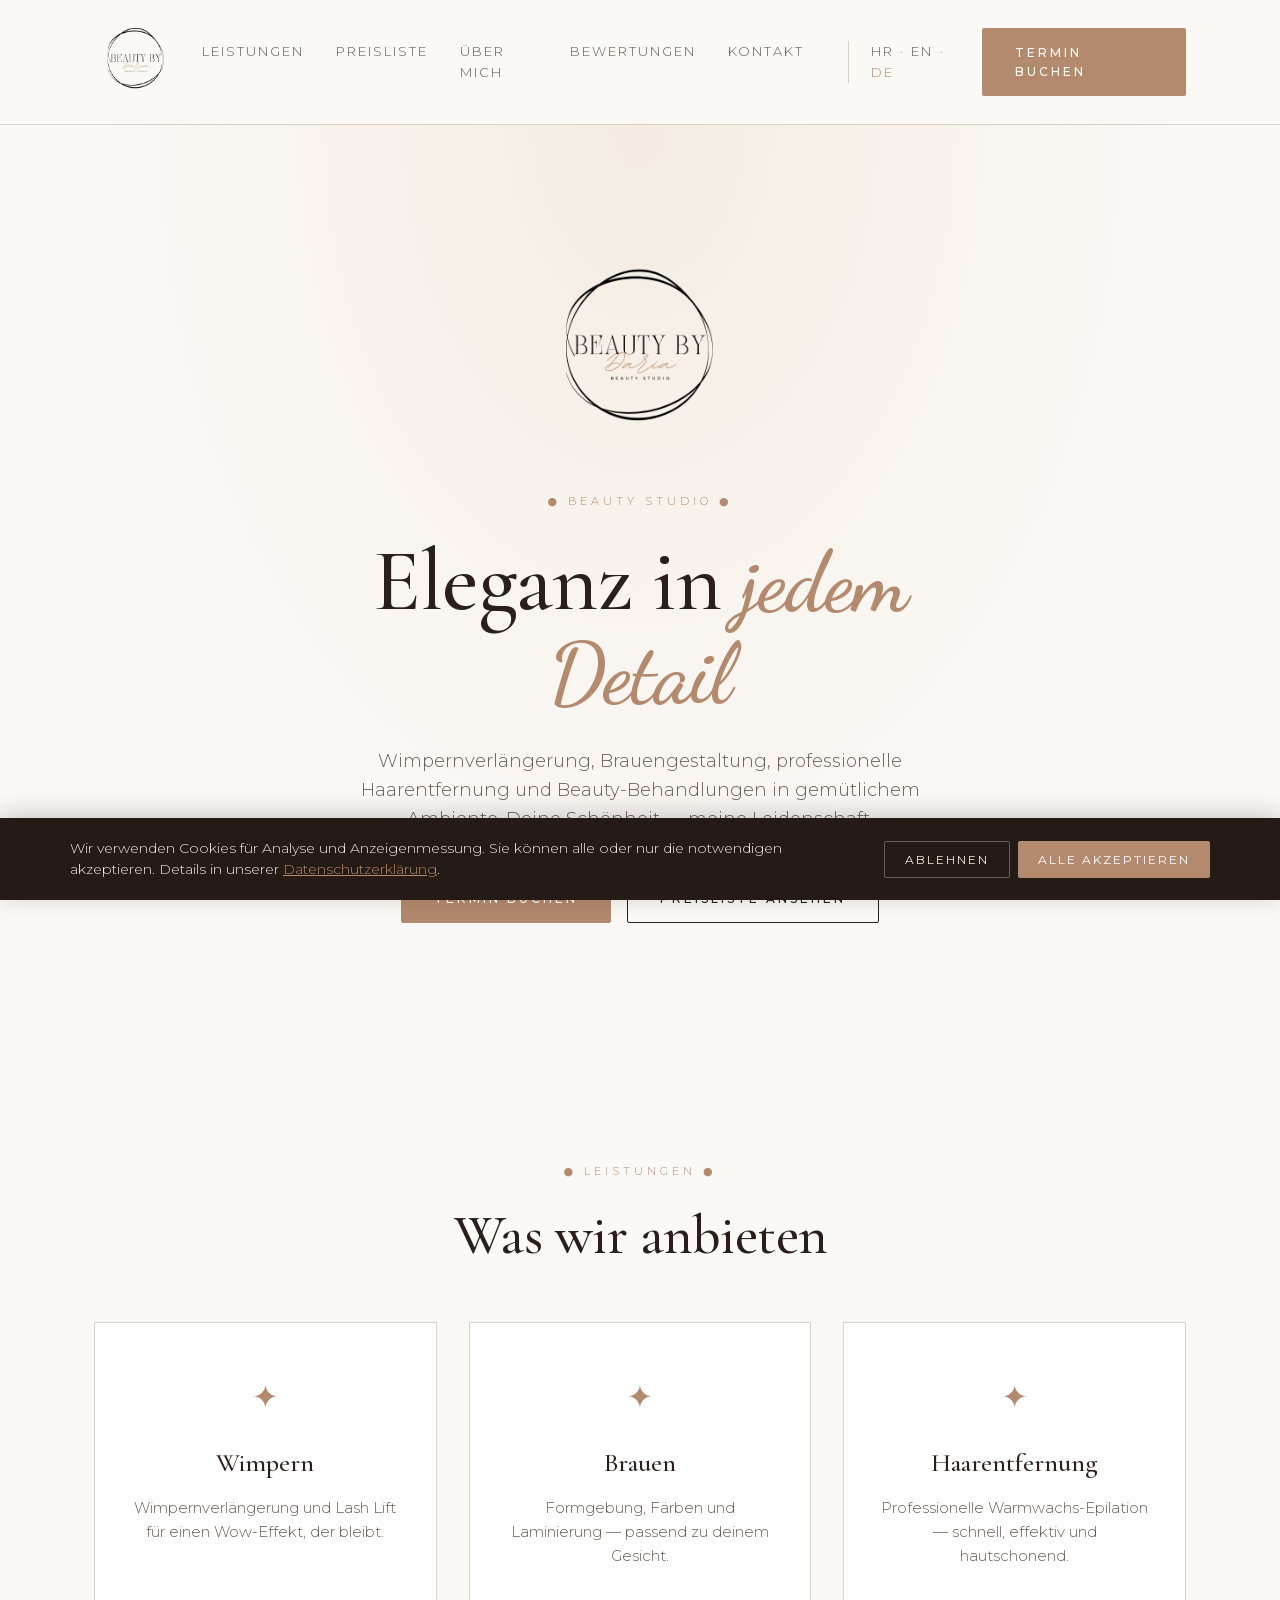
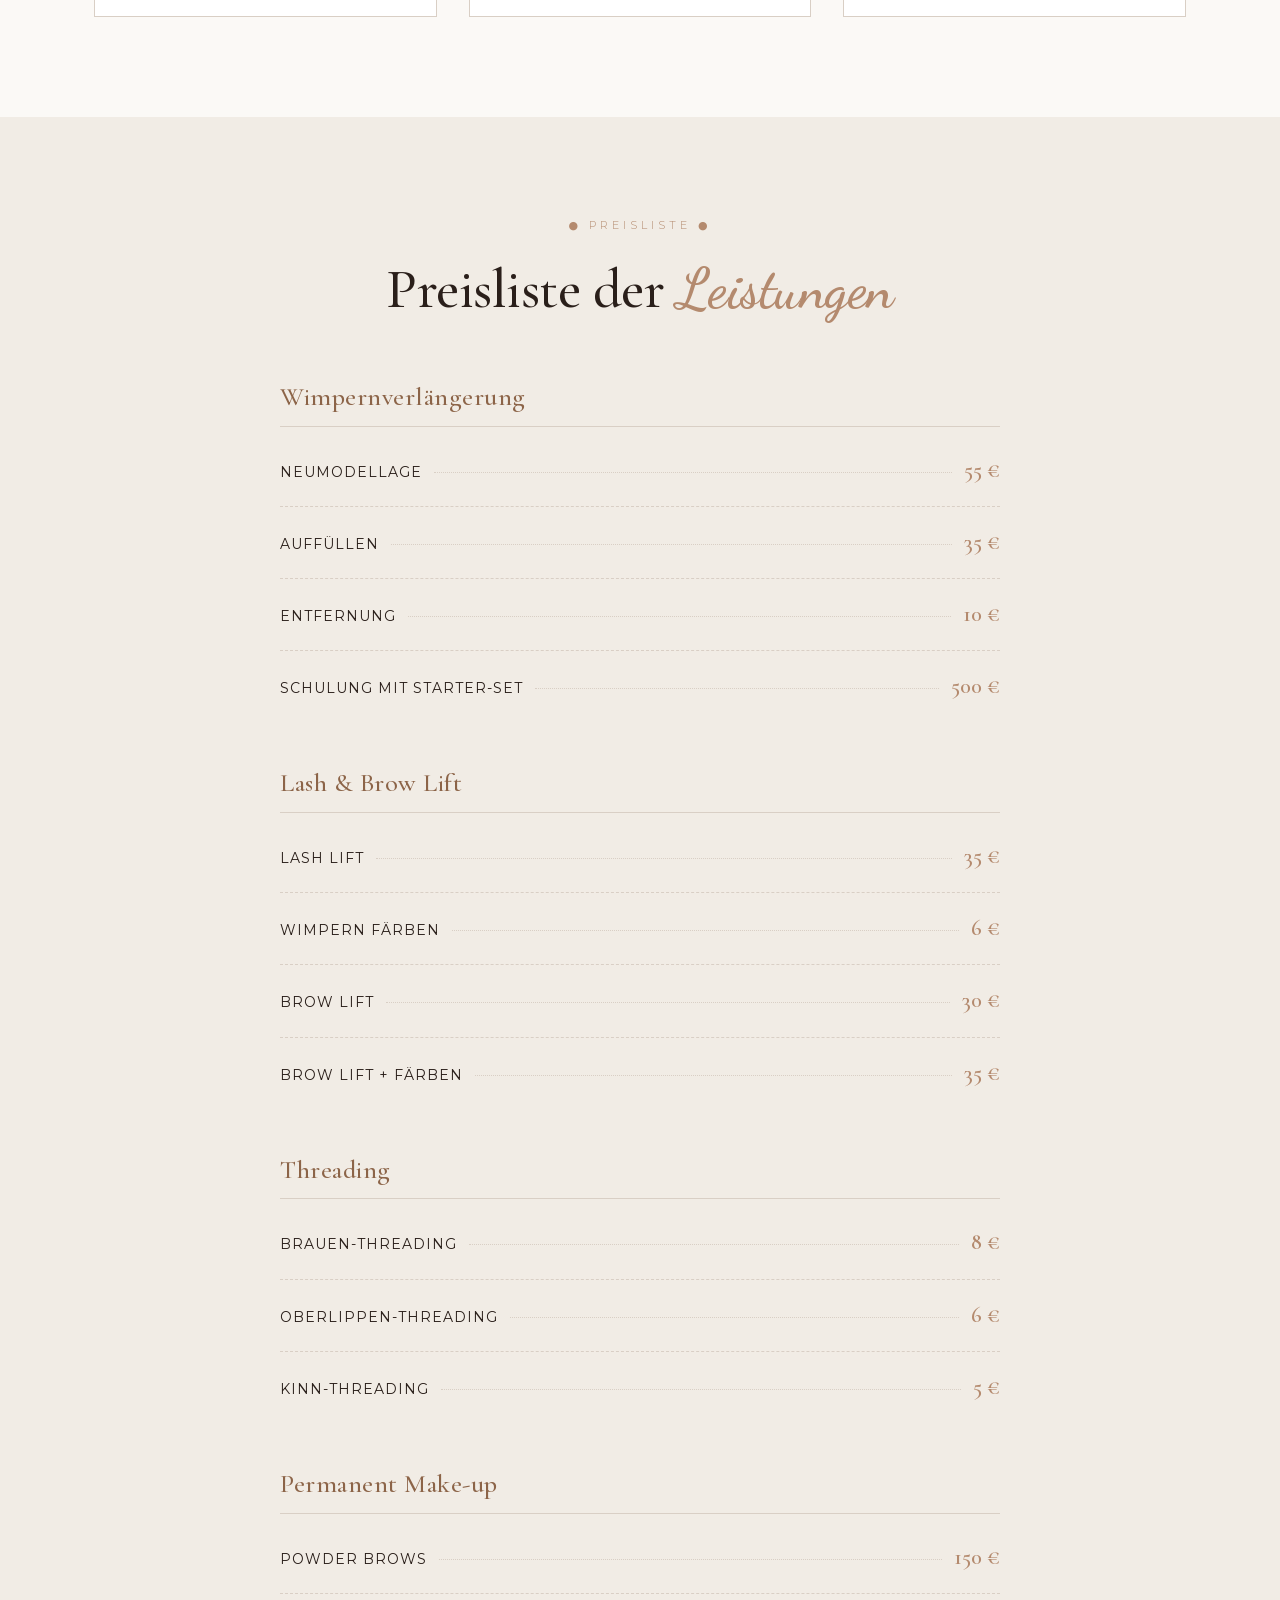
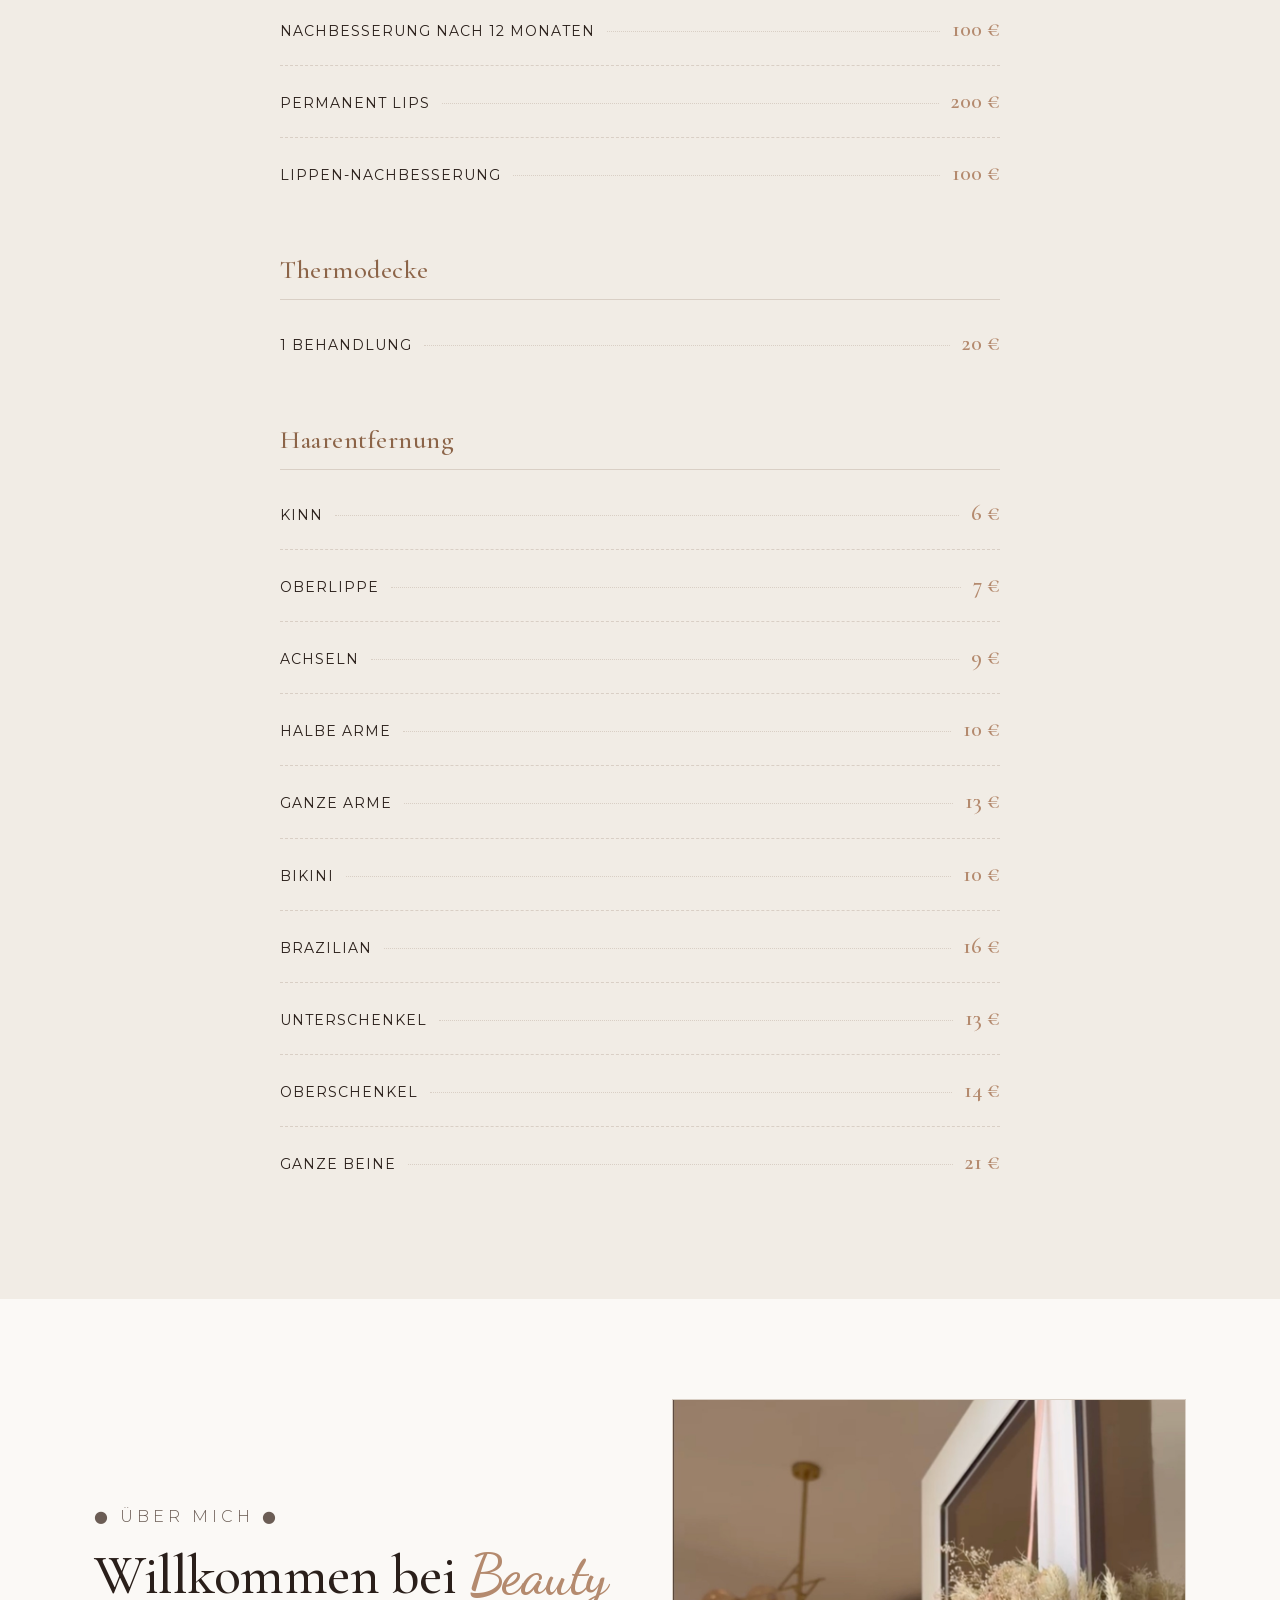
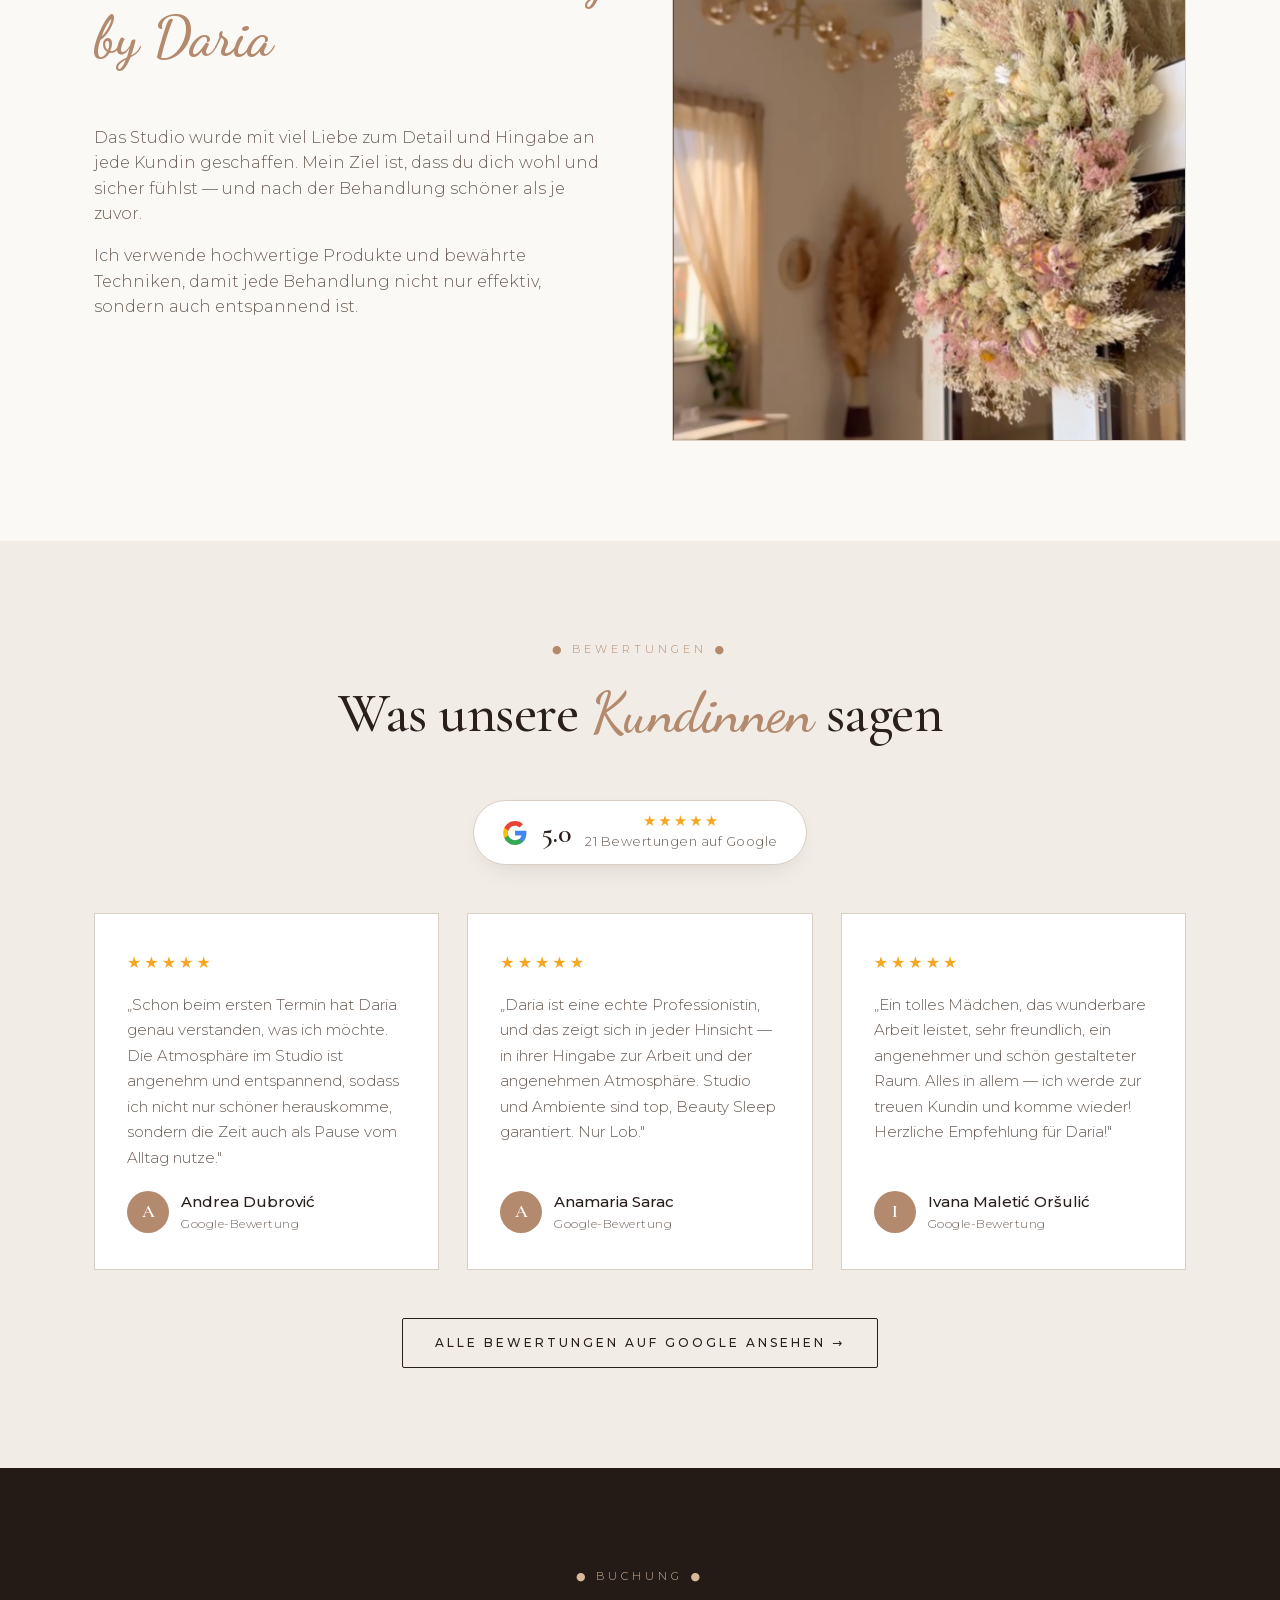
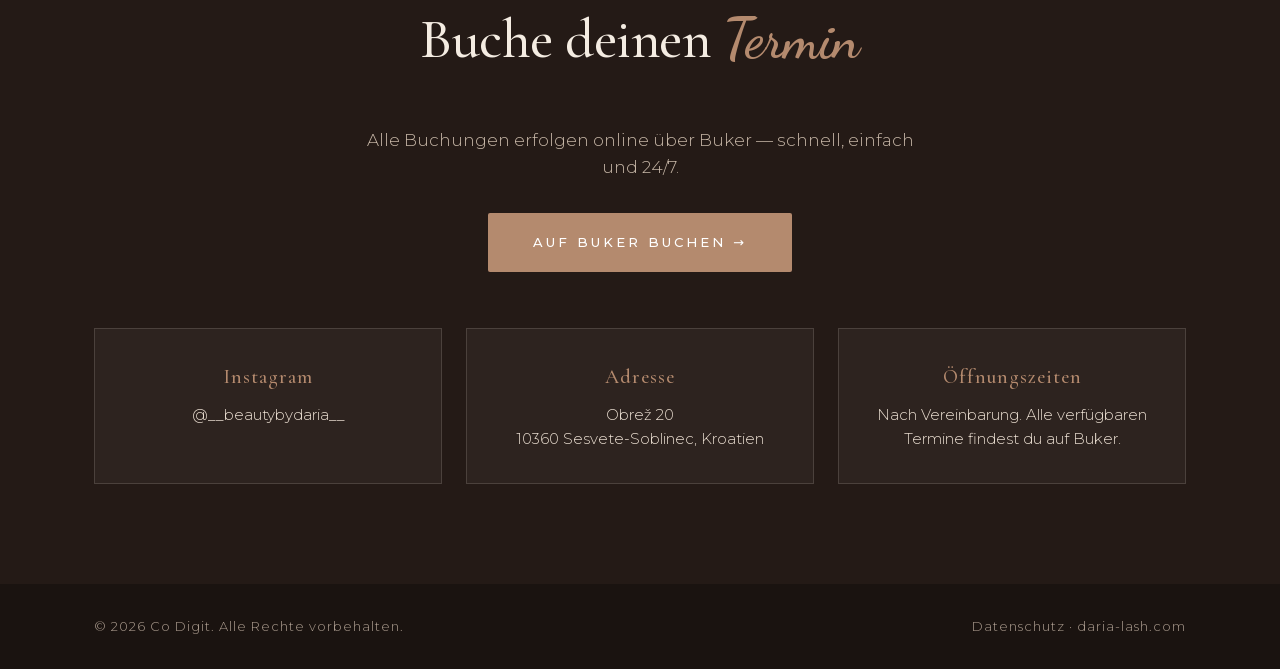
==== de/index.html @ 4e411e58 "Self-host fonts (remove Google Fonts CDN) — perf + GDPR Replaces the render-blocking Google Fonts CD" ====
<!DOCTYPE html>
<html lang="de">
<head>
<meta charset="UTF-8" />
<meta name="viewport" content="width=device-width, initial-scale=1.0" />
<meta name="theme-color" content="#b48a6e">

<title>Beauty by Daria — Beauty Studio Sesvete | Wimpern, Brauen, Haarentfernung</title>
<meta name="description" content="Beauty by Daria — Beauty Studio in Sesvete (Soblinec), Kroatien. Wimpernverlängerung, Lash Lift, Brauen­gestaltung und -laminierung, Permanent Make-up, Threading und professionelle Haarentfernung. Online buchen über Buker.">
<meta name="keywords" content="beauty studio sesvete, wimpernverlängerung zagreb, lash lift, brow lift, permanent make-up, haarentfernung, threading, beauty by daria, soblinec">
<meta name="author" content="Beauty by Daria">
<meta name="robots" content="index,follow">
<link rel="canonical" href="https://daria-lash.com/de/">

<link rel="alternate" hreflang="hr" href="https://daria-lash.com/">
<link rel="alternate" hreflang="en" href="https://daria-lash.com/en/">
<link rel="alternate" hreflang="de" href="https://daria-lash.com/de/">
<link rel="alternate" hreflang="x-default" href="https://daria-lash.com/">

<meta property="og:type" content="website">
<meta property="og:url" content="https://daria-lash.com/de/">
<meta property="og:title" content="Beauty by Daria — Beauty Studio">
<meta property="og:description" content="Wimpern, Brauen, Permanent Make-up und Haarentfernung in gemütlichem Ambiente. Obrež 20, Sesvete-Soblinec. Online buchen.">
<meta property="og:image" content="https://daria-lash.com/images/og-image.jpg">
<meta property="og:image:width" content="1200">
<meta property="og:locale" content="de_DE">
<meta property="og:site_name" content="Beauty by Daria">

<meta name="twitter:card" content="summary_large_image">
<meta name="twitter:title" content="Beauty by Daria — Beauty Studio">
<meta name="twitter:description" content="Wimpern, Brauen, Permanent Make-up und Haarentfernung. Online buchen.">
<meta name="twitter:image" content="https://daria-lash.com/images/og-image.jpg">

<link rel="icon" type="image/png" sizes="32x32" href="../images/favicon-32.png">
<link rel="icon" type="image/png" href="../images/logo.png">
<link rel="apple-touch-icon" sizes="180x180" href="../images/apple-touch-icon.png">

<link rel="preload" as="image" href="../images/logo.png" fetchpriority="high">
<link rel="preload" as="font" type="font/woff2" href="../fonts/cormorant-garamond-500-latin.woff2" crossorigin>
<link rel="preload" as="font" type="font/woff2" href="../fonts/dancing-script-600-latin.woff2" crossorigin>
<link rel="stylesheet" href="../style.css?v=20260606">

<!-- Google Consent Mode v2 — default denied, updated by cookie banner -->
<script>
  window.dataLayer = window.dataLayer || [];
  function gtag(){dataLayer.push(arguments);}
  gtag('consent', 'default', {
    'ad_storage': 'denied',
    'ad_user_data': 'denied',
    'ad_personalization': 'denied',
    'analytics_storage': 'denied',
    'wait_for_update': 500
  });
  try {
    if (localStorage.getItem('cc_consent') === 'granted') {
      gtag('consent', 'update', {
        'ad_storage': 'granted',
        'ad_user_data': 'granted',
        'ad_personalization': 'granted',
        'analytics_storage': 'granted'
      });
    }
  } catch(e) {}
</script>
<!-- Google tag (gtag.js) -->
<script async src="https://www.googletagmanager.com/gtag/js?id=G-LCLEKQPGMX"></script>
<script>
  gtag('js', new Date());
  gtag('config', 'G-LCLEKQPGMX');

  document.addEventListener('click', function(e) {
    var link = e.target.closest('a[href*="buker.hr"]');
    if (link && typeof gtag === 'function') {
      gtag('event', 'click_buker', {
        event_category: 'engagement',
        event_label: link.href
      });
    }
  }, true);
</script>
</head>
<body>

<header class="nav">
  <div class="container nav-inner">
    <a href="/de/" class="brand">
      <img src="../images/logo.png" alt="Beauty by Daria — Beauty Studio">
    </a>
    <nav>
      <a href="#usluge">Leistungen</a>
      <a href="#cjenik">Preisliste</a>
      <a href="#o-meni">Über mich</a>
      <a href="#recenzije">Bewertungen</a>
      <a href="#kontakt">Kontakt</a>
      <span class="lang-switcher">
        <a href="/">HR</a> · <a href="/en/">EN</a> · <a href="/de/" class="active">DE</a>
      </span>
    </nav>
    <a href="https://buker.hr/salon/beauty-by-daria" target="_blank" rel="noopener" class="btn btn-primary nav-cta">Termin buchen</a>
  </div>
</header>

<section id="home" class="hero">
  <div class="container hero-inner">
    <img src="../images/logo.png" alt="Beauty by Daria" class="hero-logo" fetchpriority="high" width="220" height="220">
    <p class="eyebrow">● Beauty Studio ●</p>
    <h1>Eleganz in <em>jedem Detail</em></h1>
    <p class="lead">Wimpernverlängerung, Brauen­gestaltung, professionelle Haarentfernung und Beauty-Behandlungen in gemütlichem Ambiente. Deine Schönheit — meine Leidenschaft.</p>
    <div class="hero-cta">
      <a href="https://buker.hr/salon/beauty-by-daria" target="_blank" rel="noopener" class="btn btn-primary">Termin buchen</a>
      <a href="#cjenik" class="btn btn-ghost">Preisliste ansehen</a>
    </div>
  </div>
</section>

<section id="usluge" class="section">
  <div class="container">
    <p class="eyebrow center">● Leistungen ●</p>
    <h2 class="center">Was wir anbieten</h2>
    <div class="services">
      <div class="service">
        <div class="service-icon">✦</div>
        <h3>Wimpern</h3>
        <p>Wimpernverlängerung und Lash Lift für einen Wow-Effekt, der bleibt.</p>
      </div>
      <div class="service">
        <div class="service-icon">✦</div>
        <h3>Brauen</h3>
        <p>Formgebung, Färben und Laminierung — passend zu deinem Gesicht.</p>
      </div>
      <div class="service">
        <div class="service-icon">✦</div>
        <h3>Haarentfernung</h3>
        <p>Professionelle Warmwachs-Epilation — schnell, effektiv und hautschonend.</p>
      </div>
    </div>
  </div>
</section>

<section id="cjenik" class="section section-alt">
  <div class="container">
    <p class="eyebrow center">● Preisliste ●</p>
    <h2 class="center">Preisliste der <em>Leistungen</em></h2>
    <div class="pricing">

      <h3 class="price-group">Wimpernverlängerung</h3>
      <ul class="price-list">
        <li><span>Neumodellage</span><span class="dots"></span><span class="price">55 €</span></li>
        <li><span>Auffüllen</span><span class="dots"></span><span class="price">35 €</span></li>
        <li><span>Entfernung</span><span class="dots"></span><span class="price">10 €</span></li>
        <li><span>Schulung mit Starter-Set</span><span class="dots"></span><span class="price">500 €</span></li>
      </ul>

      <h3 class="price-group">Lash &amp; Brow Lift</h3>
      <ul class="price-list">
        <li><span>Lash Lift</span><span class="dots"></span><span class="price">35 €</span></li>
        <li><span>Wimpern färben</span><span class="dots"></span><span class="price">6 €</span></li>
        <li><span>Brow Lift</span><span class="dots"></span><span class="price">30 €</span></li>
        <li><span>Brow Lift + Färben</span><span class="dots"></span><span class="price">35 €</span></li>
      </ul>

      <h3 class="price-group">Threading</h3>
      <ul class="price-list">
        <li><span>Brauen-Threading</span><span class="dots"></span><span class="price">8 €</span></li>
        <li><span>Oberlippen-Threading</span><span class="dots"></span><span class="price">6 €</span></li>
        <li><span>Kinn-Threading</span><span class="dots"></span><span class="price">5 €</span></li>
      </ul>

      <h3 class="price-group">Permanent Make-up</h3>
      <ul class="price-list">
        <li><span>Powder Brows</span><span class="dots"></span><span class="price">150 €</span></li>
        <li><span>Nachbesserung nach 12 Monaten</span><span class="dots"></span><span class="price">100 €</span></li>
        <li><span>Permanent Lips</span><span class="dots"></span><span class="price">200 €</span></li>
        <li><span>Lippen-Nachbesserung</span><span class="dots"></span><span class="price">100 €</span></li>
      </ul>

      <h3 class="price-group">Thermodecke</h3>
      <ul class="price-list">
        <li><span>1 Behandlung</span><span class="dots"></span><span class="price">20 €</span></li>
      </ul>

      <h3 class="price-group">Haarentfernung</h3>
      <ul class="price-list">
        <li><span>Kinn</span><span class="dots"></span><span class="price">6 €</span></li>
        <li><span>Oberlippe</span><span class="dots"></span><span class="price">7 €</span></li>
        <li><span>Achseln</span><span class="dots"></span><span class="price">9 €</span></li>
        <li><span>Halbe Arme</span><span class="dots"></span><span class="price">10 €</span></li>
        <li><span>Ganze Arme</span><span class="dots"></span><span class="price">13 €</span></li>
        <li><span>Bikini</span><span class="dots"></span><span class="price">10 €</span></li>
        <li><span>Brazilian</span><span class="dots"></span><span class="price">16 €</span></li>
        <li><span>Unterschenkel</span><span class="dots"></span><span class="price">13 €</span></li>
        <li><span>Oberschenkel</span><span class="dots"></span><span class="price">14 €</span></li>
        <li><span>Ganze Beine</span><span class="dots"></span><span class="price">21 €</span></li>
      </ul>

    </div>
  </div>
</section>

<section id="o-meni" class="section">
  <div class="container about">
    <div class="about-text">
      <p class="eyebrow">● Über mich ●</p>
      <h2>Willkommen bei <em>Beauty by Daria</em></h2>
      <p>Das Studio wurde mit viel Liebe zum Detail und Hingabe an jede Kundin geschaffen. Mein Ziel ist, dass du dich wohl und sicher fühlst — und nach der Behandlung schöner als je zuvor.</p>
      <p>Ich verwende hochwertige Produkte und bewährte Techniken, damit jede Behandlung nicht nur effektiv, sondern auch entspannend ist.</p>
    </div>
    <div class="about-img" aria-hidden="true"></div>
  </div>
</section>

<section id="recenzije" class="section section-alt">
  <div class="container">
    <p class="eyebrow center">● Bewertungen ●</p>
    <h2 class="center">Was unsere <em>Kundinnen</em> sagen</h2>
    <div class="reviews-head">
      <a class="reviews-badge" href="https://www.google.com/maps?cid=6743832913942023737" target="_blank" rel="noopener" aria-label="Google-Bewertungen ansehen">
        <svg class="g-logo" viewBox="0 0 48 48" aria-hidden="true"><path fill="#4285F4" d="M45.12 24.5c0-1.56-.14-3.06-.4-4.5H24v8.51h11.84c-.51 2.75-2.06 5.08-4.39 6.64v5.52h7.11c4.16-3.83 6.56-9.47 6.56-16.17z"/><path fill="#34A853" d="M24 46c5.94 0 10.92-1.97 14.56-5.33l-7.11-5.52c-1.97 1.32-4.49 2.1-7.45 2.1-5.73 0-10.58-3.87-12.31-9.07H4.34v5.7C7.96 41.07 15.4 46 24 46z"/><path fill="#FBBC05" d="M11.69 28.18C11.25 26.86 11 25.45 11 24s.25-2.86.69-4.18v-5.7H4.34C2.85 17.09 2 20.45 2 24s.85 6.91 2.34 9.88l7.35-5.7z"/><path fill="#EA4335" d="M24 10.75c3.23 0 6.13 1.11 8.41 3.29l6.31-6.31C34.91 4.18 29.93 2 24 2 15.4 2 7.96 6.93 4.34 14.12l7.35 5.7c1.73-5.2 6.58-9.07 12.31-9.07z"/></svg>
        <span class="rb-score">5.0</span>
        <span style="display:flex;flex-direction:column;gap:3px">
          <span class="rb-stars">★★★★★</span>
          <span class="rb-count">21 Bewertungen auf Google</span>
        </span>
      </a>
    </div>
    <div class="reviews">
      <div class="review-card">
        <div class="review-stars">★★★★★</div>
        <p class="review-text">„Schon beim ersten Termin hat Daria genau verstanden, was ich möchte. Die Atmosphäre im Studio ist angenehm und entspannend, sodass ich nicht nur schöner herauskomme, sondern die Zeit auch als Pause vom Alltag nutze."</p>
        <div class="review-author">
          <div class="review-avatar">A</div>
          <div>
            <div class="review-name">Andrea Dubrović</div>
            <div class="review-src">Google-Bewertung</div>
          </div>
        </div>
      </div>
      <div class="review-card">
        <div class="review-stars">★★★★★</div>
        <p class="review-text">„Daria ist eine echte Professionistin, und das zeigt sich in jeder Hinsicht — in ihrer Hingabe zur Arbeit und der angenehmen Atmosphäre. Studio und Ambiente sind top, Beauty Sleep garantiert. Nur Lob."</p>
        <div class="review-author">
          <div class="review-avatar">A</div>
          <div>
            <div class="review-name">Anamaria Sarac</div>
            <div class="review-src">Google-Bewertung</div>
          </div>
        </div>
      </div>
      <div class="review-card">
        <div class="review-stars">★★★★★</div>
        <p class="review-text">„Ein tolles Mädchen, das wunderbare Arbeit leistet, sehr freundlich, ein angenehmer und schön gestalteter Raum. Alles in allem — ich werde zur treuen Kundin und komme wieder! Herzliche Empfehlung für Daria!"</p>
        <div class="review-author">
          <div class="review-avatar">I</div>
          <div>
            <div class="review-name">Ivana Maletić Oršulić</div>
            <div class="review-src">Google-Bewertung</div>
          </div>
        </div>
      </div>
    </div>
    <div class="reviews-cta">
      <a href="https://www.google.com/maps?cid=6743832913942023737" target="_blank" rel="noopener" class="btn btn-ghost">Alle Bewertungen auf Google ansehen →</a>
    </div>
  </div>
</section>

<section id="kontakt" class="section section-dark">
  <div class="container">
    <p class="eyebrow center light">● Buchung ●</p>
    <h2 class="center light">Buche deinen <em>Termin</em></h2>
    <p class="center lead-dark">Alle Buchungen erfolgen online über Buker — schnell, einfach und 24/7.</p>
    <div class="center" style="margin:32px 0 56px">
      <a href="https://buker.hr/salon/beauty-by-daria" target="_blank" rel="noopener" class="btn btn-primary btn-lg">Auf Buker buchen →</a>
    </div>
    <div class="contact-grid">
      <div class="contact-card">
        <h4>Instagram</h4>
        <p><a href="https://www.instagram.com/__beautybydaria__?igsh=MWc0a2Zta2Rlb2czYg%3D%3D&utm_source=qr" target="_blank" rel="noopener">@__beautybydaria__</a></p>
      </div>
      <div class="contact-card">
        <h4>Adresse</h4>
        <p><a href="https://maps.google.com/?q=Obre%C5%BE+20,+10360+Sesvete-Soblinec" target="_blank" rel="noopener">Obrež 20<br>10360 Sesvete-Soblinec, Kroatien</a></p>
      </div>
      <div class="contact-card">
        <h4>Öffnungszeiten</h4>
        <p>Nach Vereinbarung. Alle verfügbaren Termine findest du auf <a href="https://buker.hr/salon/beauty-by-daria" target="_blank" rel="noopener">Buker</a>.</p>
      </div>
    </div>
  </div>
</section>

<footer class="footer">
  <div class="container footer-inner">
    <p>© <span id="year"></span> <a href="https://codigit.hr" target="_blank" rel="noopener">Co Digit</a>. Alle Rechte vorbehalten.</p>
    <p>
      <a href="/de/datenschutz.html">Datenschutz</a> ·
      <a href="https://daria-lash.com/de/">daria-lash.com</a>
    </p>
  </div>
</footer>

<!-- Cookie consent banner -->
<div id="cc-banner" style="display:none;position:fixed;bottom:0;left:0;right:0;background:#241a16;color:#f4ece2;padding:20px 24px;z-index:1000;box-shadow:0 -4px 24px rgba(0,0,0,.2);font-size:14px;line-height:1.5">
  <div style="max-width:1140px;margin:0 auto;display:flex;flex-wrap:wrap;align-items:center;gap:16px;justify-content:space-between">
    <p style="flex:1;min-width:260px;margin:0">
      Wir verwenden Cookies für Analyse und Anzeigenmessung. Sie können alle oder nur die notwendigen akzeptieren. Details in unserer <a href="/de/datenschutz.html" style="color:#b48a6e;text-decoration:underline">Datenschutzerklärung</a>.
    </p>
    <div style="display:flex;gap:8px;flex-wrap:wrap">
      <button id="cc-reject" style="padding:10px 20px;border:1px solid #6b5d55;background:transparent;color:#f4ece2;font-family:inherit;font-size:12px;letter-spacing:2px;text-transform:uppercase;cursor:pointer;border-radius:2px">Ablehnen</button>
      <button id="cc-accept" style="padding:10px 20px;border:none;background:#b48a6e;color:#fff;font-family:inherit;font-size:12px;letter-spacing:2px;text-transform:uppercase;cursor:pointer;border-radius:2px">Alle akzeptieren</button>
    </div>
  </div>
</div>

<button class="back-to-top" aria-label="Nach oben" onclick="window.scrollTo({top:0,behavior:'smooth'})">↑</button>

<script>
  document.getElementById('year').textContent = new Date().getFullYear();
  const btt = document.querySelector('.back-to-top');
  let bttTick = false;
  window.addEventListener('scroll', () => { if (bttTick) return; bttTick = true; requestAnimationFrame(() => { btt.classList.toggle('visible', window.scrollY > 400); bttTick = false; }); }, { passive: true });
  document.querySelectorAll('a[href^="#"]').forEach(a => {
    a.addEventListener('click', e => {
      const t = document.querySelector(a.getAttribute('href'));
      if (t) { e.preventDefault(); t.scrollIntoView({behavior:'smooth', block:'start'}); }
    });
  });

  // Cookie consent banner
  (function(){
    var banner = document.getElementById('cc-banner');
    if (!banner) return;
    try {
      if (!localStorage.getItem('cc_consent')) banner.style.display = 'block';
    } catch(e) { banner.style.display = 'block'; }
    document.getElementById('cc-accept').addEventListener('click', function(){
      try { localStorage.setItem('cc_consent', 'granted'); } catch(e) {}
      if (typeof gtag === 'function') {
        gtag('consent', 'update', {
          ad_storage: 'granted', ad_user_data: 'granted',
          ad_personalization: 'granted', analytics_storage: 'granted'
        });
      }
      banner.style.display = 'none';
    });
    document.getElementById('cc-reject').addEventListener('click', function(){
      try { localStorage.setItem('cc_consent', 'denied'); } catch(e) {}
      banner.style.display = 'none';
    });
  })();
</script>
</body>
</html>
---- style.css ----
/* ===== Self-hosted fonts (GDPR-friendly, no Google CDN) ===== */
@font-face{font-family:'Cormorant Garamond';font-style:normal;font-weight:400;font-display:swap;src:url('fonts/cormorant-garamond-400-latinext.woff2') format('woff2');unicode-range:U+0100-02BA, U+02BD-02C5, U+02C7-02CC, U+02CE-02D7, U+02DD-02FF, U+0304, U+0308, U+0329, U+1D00-1DBF, U+1E00-1E9F, U+1EF2-1EFF, U+2020, U+20A0-20AB, U+20AD-20C0, U+2113, U+2C60-2C7F, U+A720-A7FF}
@font-face{font-family:'Cormorant Garamond';font-style:normal;font-weight:400;font-display:swap;src:url('fonts/cormorant-garamond-400-latin.woff2') format('woff2');unicode-range:U+0000-00FF, U+0131, U+0152-0153, U+02BB-02BC, U+02C6, U+02DA, U+02DC, U+0304, U+0308, U+0329, U+2000-206F, U+20AC, U+2122, U+2191, U+2193, U+2212, U+2215, U+FEFF, U+FFFD}
@font-face{font-family:'Cormorant Garamond';font-style:normal;font-weight:500;font-display:swap;src:url('fonts/cormorant-garamond-500-latinext.woff2') format('woff2');unicode-range:U+0100-02BA, U+02BD-02C5, U+02C7-02CC, U+02CE-02D7, U+02DD-02FF, U+0304, U+0308, U+0329, U+1D00-1DBF, U+1E00-1E9F, U+1EF2-1EFF, U+2020, U+20A0-20AB, U+20AD-20C0, U+2113, U+2C60-2C7F, U+A720-A7FF}
@font-face{font-family:'Cormorant Garamond';font-style:normal;font-weight:500;font-display:swap;src:url('fonts/cormorant-garamond-500-latin.woff2') format('woff2');unicode-range:U+0000-00FF, U+0131, U+0152-0153, U+02BB-02BC, U+02C6, U+02DA, U+02DC, U+0304, U+0308, U+0329, U+2000-206F, U+20AC, U+2122, U+2191, U+2193, U+2212, U+2215, U+FEFF, U+FFFD}
@font-face{font-family:'Cormorant Garamond';font-style:normal;font-weight:600;font-display:swap;src:url('fonts/cormorant-garamond-600-latinext.woff2') format('woff2');unicode-range:U+0100-02BA, U+02BD-02C5, U+02C7-02CC, U+02CE-02D7, U+02DD-02FF, U+0304, U+0308, U+0329, U+1D00-1DBF, U+1E00-1E9F, U+1EF2-1EFF, U+2020, U+20A0-20AB, U+20AD-20C0, U+2113, U+2C60-2C7F, U+A720-A7FF}
@font-face{font-family:'Cormorant Garamond';font-style:normal;font-weight:600;font-display:swap;src:url('fonts/cormorant-garamond-600-latin.woff2') format('woff2');unicode-range:U+0000-00FF, U+0131, U+0152-0153, U+02BB-02BC, U+02C6, U+02DA, U+02DC, U+0304, U+0308, U+0329, U+2000-206F, U+20AC, U+2122, U+2191, U+2193, U+2212, U+2215, U+FEFF, U+FFFD}
@font-face{font-family:'Dancing Script';font-style:normal;font-weight:600;font-display:swap;src:url('fonts/dancing-script-600-latinext.woff2') format('woff2');unicode-range:U+0100-02BA, U+02BD-02C5, U+02C7-02CC, U+02CE-02D7, U+02DD-02FF, U+0304, U+0308, U+0329, U+1D00-1DBF, U+1E00-1E9F, U+1EF2-1EFF, U+2020, U+20A0-20AB, U+20AD-20C0, U+2113, U+2C60-2C7F, U+A720-A7FF}
@font-face{font-family:'Dancing Script';font-style:normal;font-weight:600;font-display:swap;src:url('fonts/dancing-script-600-latin.woff2') format('woff2');unicode-range:U+0000-00FF, U+0131, U+0152-0153, U+02BB-02BC, U+02C6, U+02DA, U+02DC, U+0304, U+0308, U+0329, U+2000-206F, U+20AC, U+2122, U+2191, U+2193, U+2212, U+2215, U+FEFF, U+FFFD}
@font-face{font-family:'Montserrat';font-style:normal;font-weight:300;font-display:swap;src:url('fonts/montserrat-300-latinext.woff2') format('woff2');unicode-range:U+0100-02BA, U+02BD-02C5, U+02C7-02CC, U+02CE-02D7, U+02DD-02FF, U+0304, U+0308, U+0329, U+1D00-1DBF, U+1E00-1E9F, U+1EF2-1EFF, U+2020, U+20A0-20AB, U+20AD-20C0, U+2113, U+2C60-2C7F, U+A720-A7FF}
@font-face{font-family:'Montserrat';font-style:normal;font-weight:300;font-display:swap;src:url('fonts/montserrat-300-latin.woff2') format('woff2');unicode-range:U+0000-00FF, U+0131, U+0152-0153, U+02BB-02BC, U+02C6, U+02DA, U+02DC, U+0304, U+0308, U+0329, U+2000-206F, U+20AC, U+2122, U+2191, U+2193, U+2212, U+2215, U+FEFF, U+FFFD}
@font-face{font-family:'Montserrat';font-style:normal;font-weight:400;font-display:swap;src:url('fonts/montserrat-400-latinext.woff2') format('woff2');unicode-range:U+0100-02BA, U+02BD-02C5, U+02C7-02CC, U+02CE-02D7, U+02DD-02FF, U+0304, U+0308, U+0329, U+1D00-1DBF, U+1E00-1E9F, U+1EF2-1EFF, U+2020, U+20A0-20AB, U+20AD-20C0, U+2113, U+2C60-2C7F, U+A720-A7FF}
@font-face{font-family:'Montserrat';font-style:normal;font-weight:400;font-display:swap;src:url('fonts/montserrat-400-latin.woff2') format('woff2');unicode-range:U+0000-00FF, U+0131, U+0152-0153, U+02BB-02BC, U+02C6, U+02DA, U+02DC, U+0304, U+0308, U+0329, U+2000-206F, U+20AC, U+2122, U+2191, U+2193, U+2212, U+2215, U+FEFF, U+FFFD}
@font-face{font-family:'Montserrat';font-style:normal;font-weight:500;font-display:swap;src:url('fonts/montserrat-500-latinext.woff2') format('woff2');unicode-range:U+0100-02BA, U+02BD-02C5, U+02C7-02CC, U+02CE-02D7, U+02DD-02FF, U+0304, U+0308, U+0329, U+1D00-1DBF, U+1E00-1E9F, U+1EF2-1EFF, U+2020, U+20A0-20AB, U+20AD-20C0, U+2113, U+2C60-2C7F, U+A720-A7FF}
@font-face{font-family:'Montserrat';font-style:normal;font-weight:500;font-display:swap;src:url('fonts/montserrat-500-latin.woff2') format('woff2');unicode-range:U+0000-00FF, U+0131, U+0152-0153, U+02BB-02BC, U+02C6, U+02DA, U+02DC, U+0304, U+0308, U+0329, U+2000-206F, U+20AC, U+2122, U+2191, U+2193, U+2212, U+2215, U+FEFF, U+FFFD}

:root{
  --bg:#fbf9f6;
  --bg-alt:#f1ece5;
  --ink:#2a1f1a;
  --muted:#6b5d55;
  --accent:#b48a6e;
  --accent-dark:#8c6448;
  --line:#d9cfc5;
  --dark:#241a16;
  --serif:'Cormorant Garamond', Georgia, serif;
  --script:'Dancing Script', cursive;
  --sans:'Montserrat', -apple-system, system-ui, sans-serif;
}
*{box-sizing:border-box;margin:0;padding:0}
html{scroll-behavior:smooth}
body{font-family:var(--sans);color:var(--ink);background:var(--bg);line-height:1.6;font-weight:300;-webkit-font-smoothing:antialiased}
img{max-width:100%;display:block}
a{color:inherit;text-decoration:none}
.container{max-width:1140px;margin:0 auto;padding:0 24px}

/* NAV */
.nav{position:sticky;top:0;background:rgba(251,249,246,.92);backdrop-filter:blur(8px);border-bottom:1px solid var(--line);z-index:50}
.nav-inner{display:flex;align-items:center;justify-content:space-between;padding:18px 24px;gap:24px}
.brand{display:flex;align-items:center;gap:12px;font-family:var(--serif);font-size:22px;letter-spacing:1px}
.brand img{height:88px;width:auto}
.nav nav{display:flex;gap:32px}
.nav nav a{font-size:13px;letter-spacing:2px;text-transform:uppercase;color:var(--muted);transition:color .2s}
.nav nav a:hover{color:var(--accent)}
.lang-switcher{font-size:11px;letter-spacing:1.5px;color:var(--muted);margin-left:12px;padding-left:20px;border-left:1px solid var(--line)}
.lang-switcher a{color:var(--muted);padding:0 2px;transition:color .2s}
.lang-switcher a:hover,.lang-switcher a.active{color:var(--accent)}
.nav-cta{font-size:12px}

/* BUTTONS */
.btn{display:inline-block;padding:14px 32px;font-family:var(--sans);font-size:12px;letter-spacing:3px;text-transform:uppercase;font-weight:500;border-radius:2px;transition:all .25s;cursor:pointer;border:1px solid transparent}
.btn-primary{background:var(--accent);color:#fff}
.btn-primary:hover{background:var(--accent-dark)}
.btn-ghost{border-color:var(--ink);color:var(--ink)}
.btn-ghost:hover{background:var(--ink);color:#fff}
.btn-lg{padding:18px 44px;font-size:13px}
.lead-dark{color:#c8b8a8;max-width:560px;margin:0 auto;font-size:17px}

/* HERO */
.hero{padding:120px 0 140px;text-align:center;background:
  radial-gradient(ellipse at top,#f4ece2 0%,var(--bg) 60%)}
.hero-inner{max-width:780px;margin:0 auto}
.hero-logo{height:220px;width:auto;margin:0 auto 28px}
.eyebrow{font-size:11px;letter-spacing:4px;text-transform:uppercase;color:var(--accent);margin-bottom:24px}
.eyebrow.center{text-align:center}
.eyebrow.light{color:#d8b99a}
.hero h1{font-family:var(--serif);font-size:clamp(44px,7vw,88px);font-weight:500;line-height:1.05;letter-spacing:-1px;margin-bottom:28px}
.hero h1 em{font-family:var(--script);font-style:normal;color:var(--accent);font-weight:600;font-size:.95em}
.lead{font-size:18px;color:var(--muted);max-width:580px;margin:0 auto 40px}
.hero-cta{display:flex;gap:16px;justify-content:center;flex-wrap:wrap}

/* SECTIONS */
.section{padding:100px 0}
.section-alt{background:var(--bg-alt)}
.section-dark{background:var(--dark);color:#f4ece2}
.section h2{font-family:var(--serif);font-size:clamp(34px,5vw,56px);font-weight:500;line-height:1.1;margin-bottom:56px;letter-spacing:-.5px}
.section h2 em{font-family:var(--script);font-style:normal;color:var(--accent);font-weight:600}
.center{text-align:center}
.light{color:#f4ece2}

/* SERVICES */
.services{display:grid;grid-template-columns:repeat(auto-fit,minmax(280px,1fr));gap:32px}
.service{background:#fff;padding:48px 32px;text-align:center;border:1px solid var(--line);transition:transform .3s,box-shadow .3s}
.service:hover{transform:translateY(-4px);box-shadow:0 20px 40px -20px rgba(42,31,26,.15)}
.service-icon{font-size:32px;color:var(--accent);margin-bottom:20px}
.service h3{font-family:var(--serif);font-size:26px;font-weight:500;margin-bottom:12px}
.service p{color:var(--muted);font-size:15px}

/* PRICING */
.pricing{max-width:720px;margin:0 auto}
.price-group{font-family:var(--serif);font-size:26px;font-weight:500;color:var(--accent-dark);margin:40px 0 8px;padding-bottom:8px;border-bottom:1px solid var(--line);letter-spacing:.5px}
.price-group:first-child{margin-top:0}
.price-list{list-style:none}
.price-list li{display:flex;align-items:baseline;gap:12px;padding:18px 0;border-bottom:1px dashed var(--line);font-size:17px}
.price-list li:last-child{border-bottom:none}
.price-list span:first-child{font-weight:400;letter-spacing:1px;text-transform:uppercase;font-size:14px}
.dots{flex:1;border-bottom:1px dotted var(--line);transform:translateY(-4px)}
.price{font-family:var(--serif);font-size:22px;color:var(--accent);font-weight:600}

/* ABOUT */
.about{display:grid;grid-template-columns:1fr 1fr;gap:64px;align-items:center}
.about-text p{color:var(--muted);margin-bottom:16px;font-size:16px}
.about-img{aspect-ratio:4/5;background-image:url('images/studio.jpg');background-size:cover;background-position:center;border:1px solid var(--line)}
@media(max-width:768px){.about{grid-template-columns:1fr}}

/* CONTACT */
.contact-grid{display:grid;grid-template-columns:repeat(auto-fit,minmax(220px,1fr));gap:24px;margin-top:40px}
.contact-card{background:rgba(255,255,255,.04);border:1px solid rgba(244,236,226,.15);padding:32px 24px;text-align:center}
.contact-card h4{font-family:var(--serif);font-size:20px;font-weight:500;color:var(--accent);margin-bottom:10px;letter-spacing:1px}
.contact-card p,.contact-card a{color:#e8dccf;font-size:15px}
.contact-card a:hover{color:var(--accent)}

/* REVIEWS */
.reviews-head{text-align:center;margin-bottom:48px}
.reviews-badge{display:inline-flex;align-items:center;gap:14px;background:#fff;border:1px solid var(--line);border-radius:100px;padding:12px 28px;box-shadow:0 10px 30px -18px rgba(42,31,26,.25)}
.reviews-badge .g-logo{width:26px;height:26px;flex-shrink:0}
.reviews-badge .rb-score{font-family:var(--serif);font-size:28px;font-weight:600;line-height:1;color:var(--ink)}
.reviews-badge .rb-stars{color:#f5a623;font-size:15px;letter-spacing:2px;line-height:1}
.reviews-badge .rb-count{font-size:13px;color:var(--muted);letter-spacing:.5px}
.reviews{display:grid;grid-template-columns:repeat(auto-fit,minmax(300px,1fr));gap:28px;margin-bottom:48px}
.review-card{background:#fff;border:1px solid var(--line);padding:36px 32px;text-align:left;display:flex;flex-direction:column;gap:16px;transition:transform .3s,box-shadow .3s}
.review-card:hover{transform:translateY(-4px);box-shadow:0 20px 40px -20px rgba(42,31,26,.15)}
.review-stars{color:#f5a623;font-size:16px;letter-spacing:3px}
.review-text{color:var(--muted);font-size:15px;line-height:1.7;flex:1}
.review-author{display:flex;align-items:center;gap:12px;margin-top:4px}
.review-avatar{width:42px;height:42px;border-radius:50%;background:var(--accent);color:#fff;display:flex;align-items:center;justify-content:center;font-family:var(--serif);font-size:18px;font-weight:600;flex-shrink:0}
.review-name{font-weight:500;font-size:15px;color:var(--ink)}
.review-src{font-size:12px;color:var(--muted);letter-spacing:.5px}
.reviews-cta{text-align:center}

/* FOOTER */
.footer{background:#1a1310;color:#a8998c;padding:32px 0;font-size:13px;letter-spacing:1px}
.footer-inner{display:flex;justify-content:space-between;flex-wrap:wrap;gap:12px}
.footer a:hover{color:var(--accent)}

@media(max-width:768px){
  .nav-inner{padding:14px 18px;gap:10px}
  .brand img{height:56px}
  .nav nav{display:flex;gap:0;flex-shrink:0}
  .nav nav > a{display:none}
  .lang-switcher{margin-left:0;padding-left:0;border-left:none;font-size:11px;white-space:nowrap;letter-spacing:1px}
  .nav-cta{padding:10px 16px;font-size:10px;letter-spacing:2px;flex-shrink:0}
  .hero{padding:80px 0 100px}
  .section{padding:72px 0}
  .footer-inner{flex-direction:column;align-items:center;text-align:center;gap:8px}
}

/* BACK TO TOP */
.back-to-top{position:fixed;bottom:28px;right:28px;width:48px;height:48px;border-radius:50%;background:var(--accent);color:#fff;display:flex;align-items:center;justify-content:center;font-size:20px;border:none;cursor:pointer;box-shadow:0 6px 20px -6px rgba(42,31,26,.35);opacity:0;visibility:hidden;transform:translateY(12px);transition:all .3s;z-index:40}
.back-to-top.visible{opacity:1;visibility:visible;transform:translateY(0)}
.back-to-top:hover{background:var(--accent-dark);transform:translateY(-3px)}
@media(max-width:768px){.back-to-top{bottom:20px;right:20px;width:44px;height:44px}}
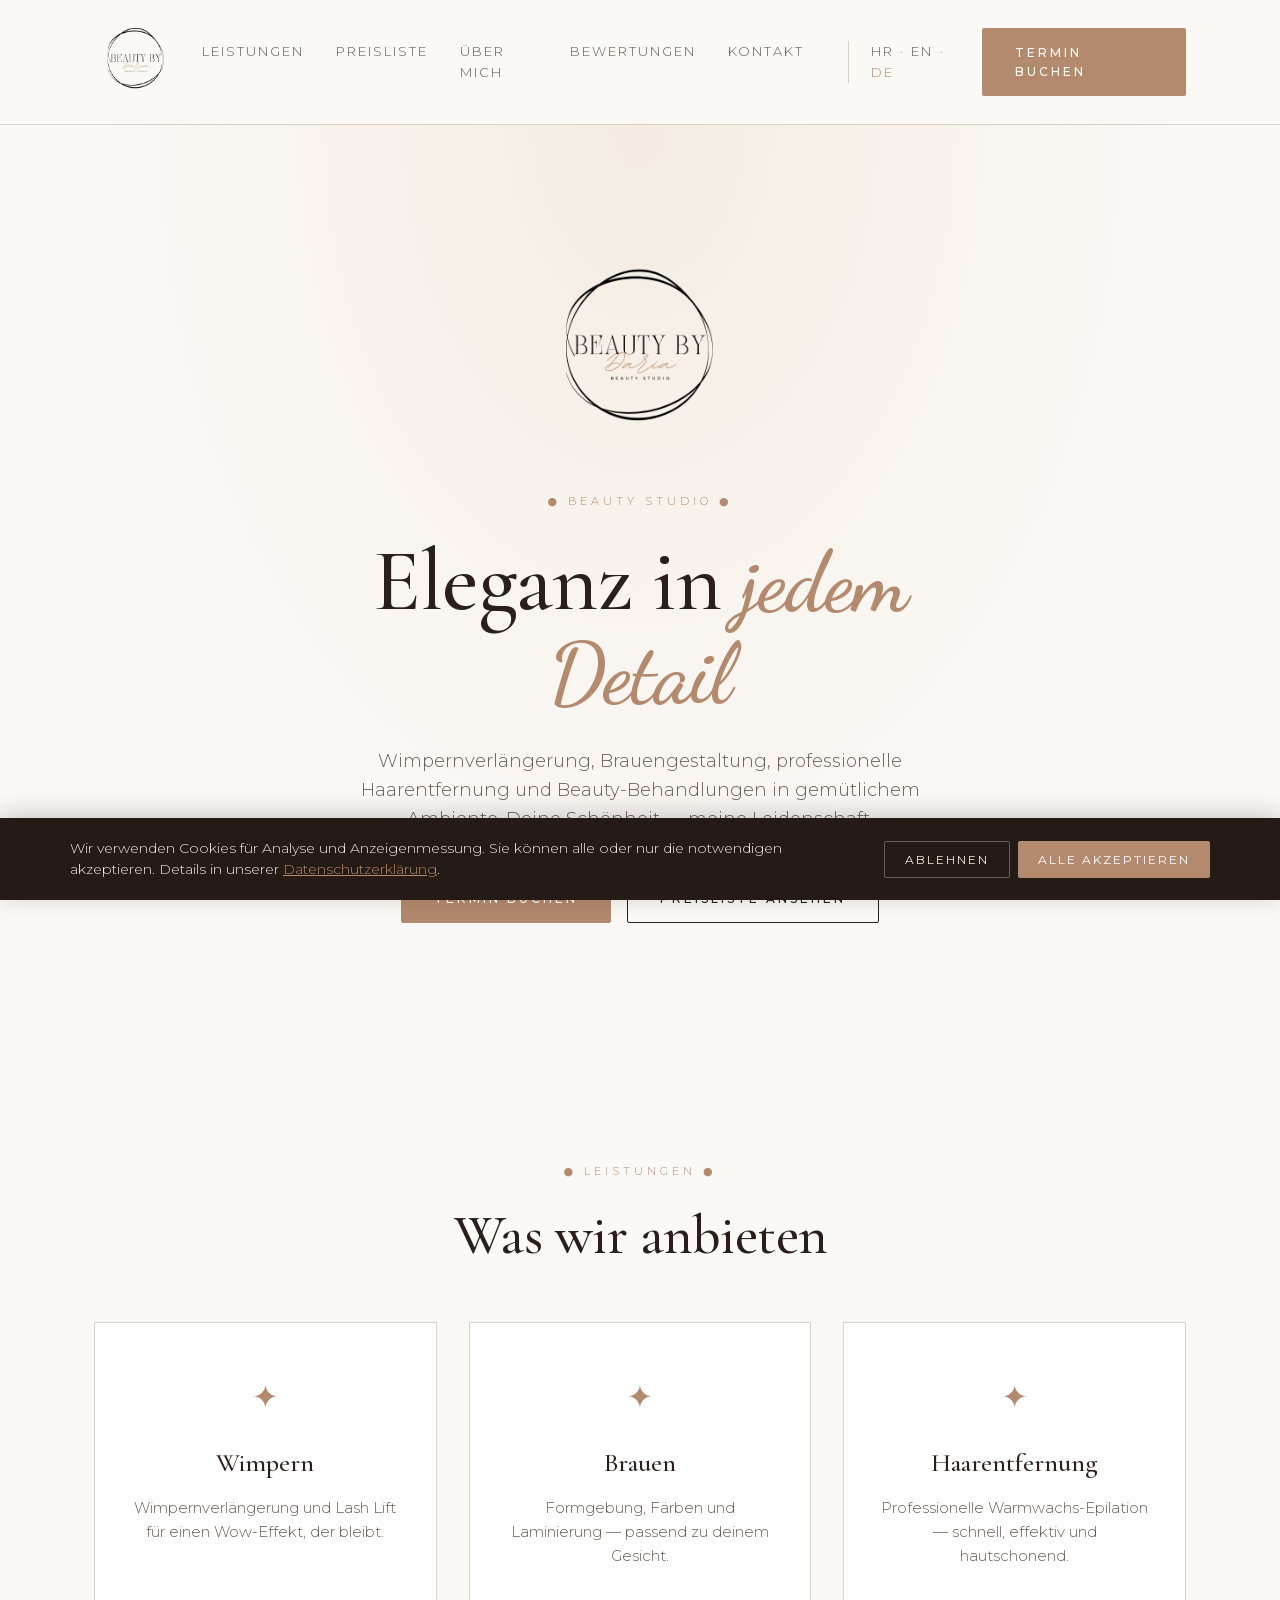
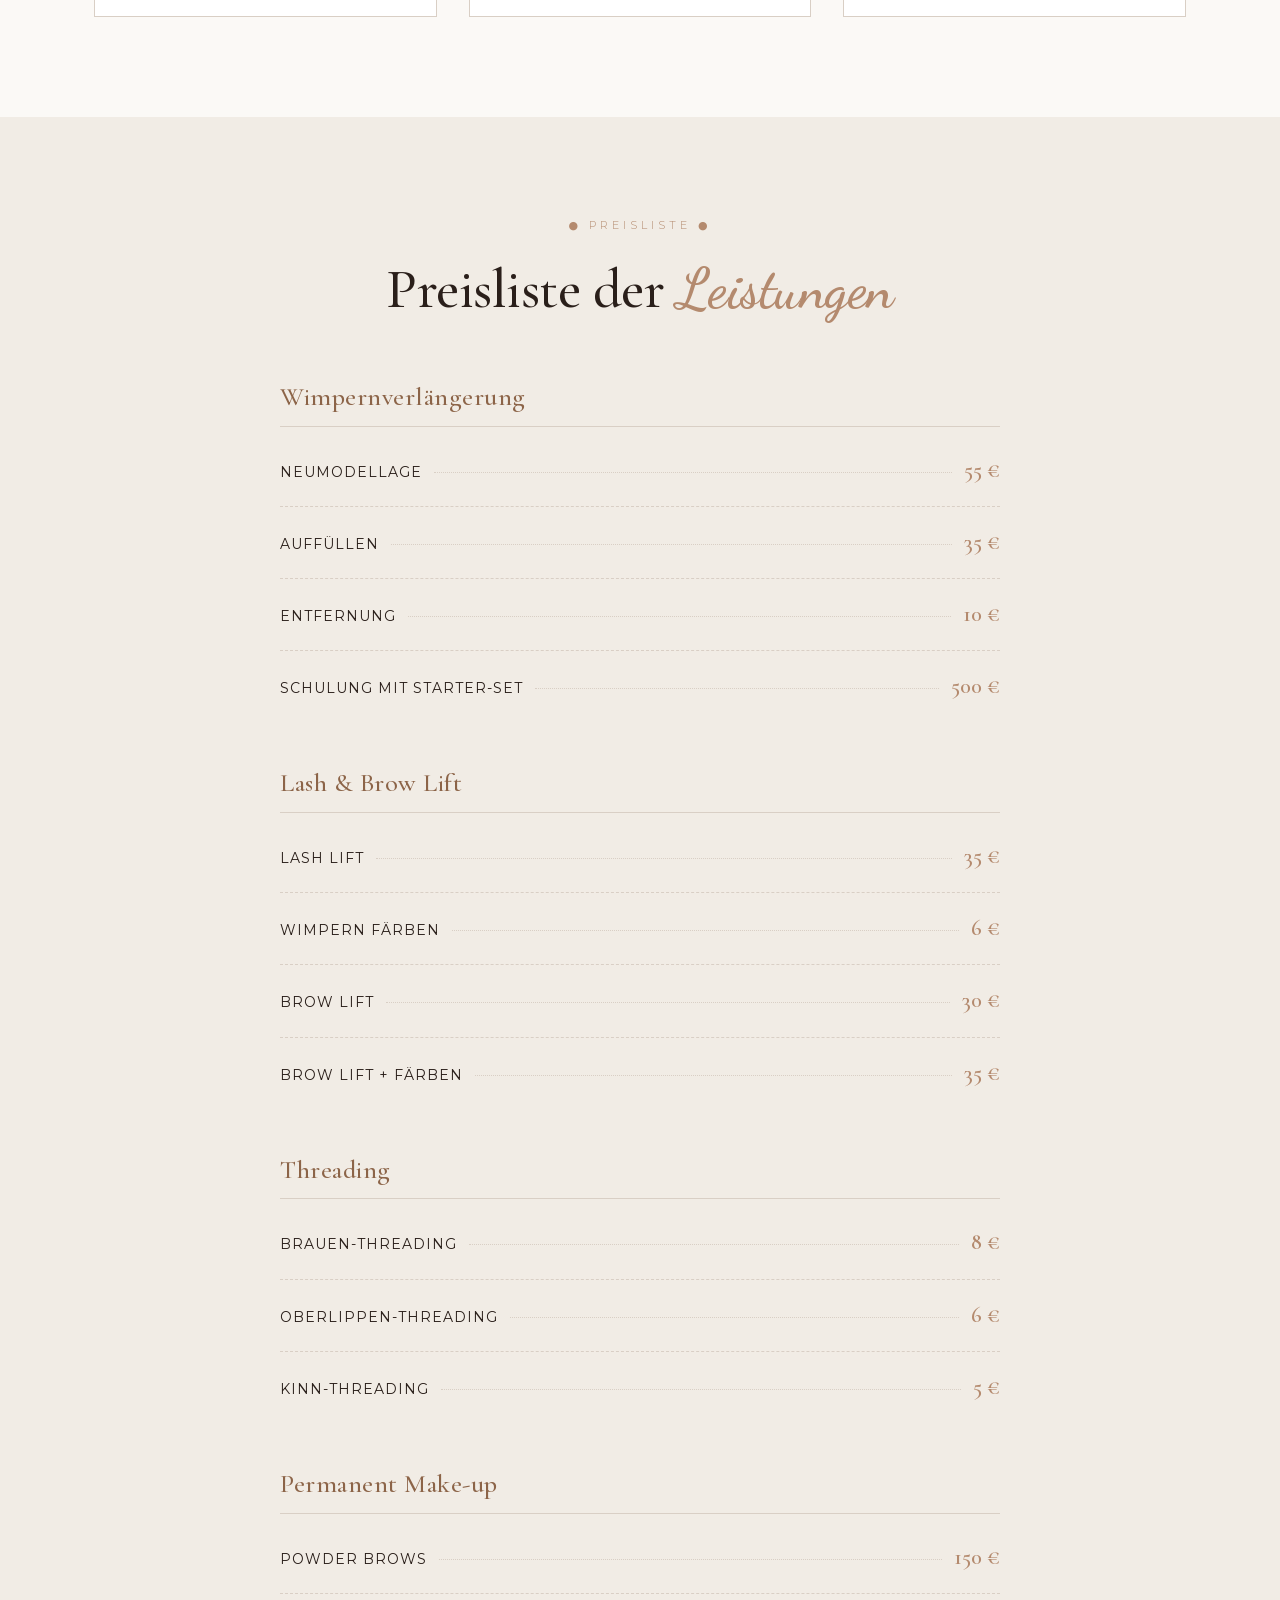
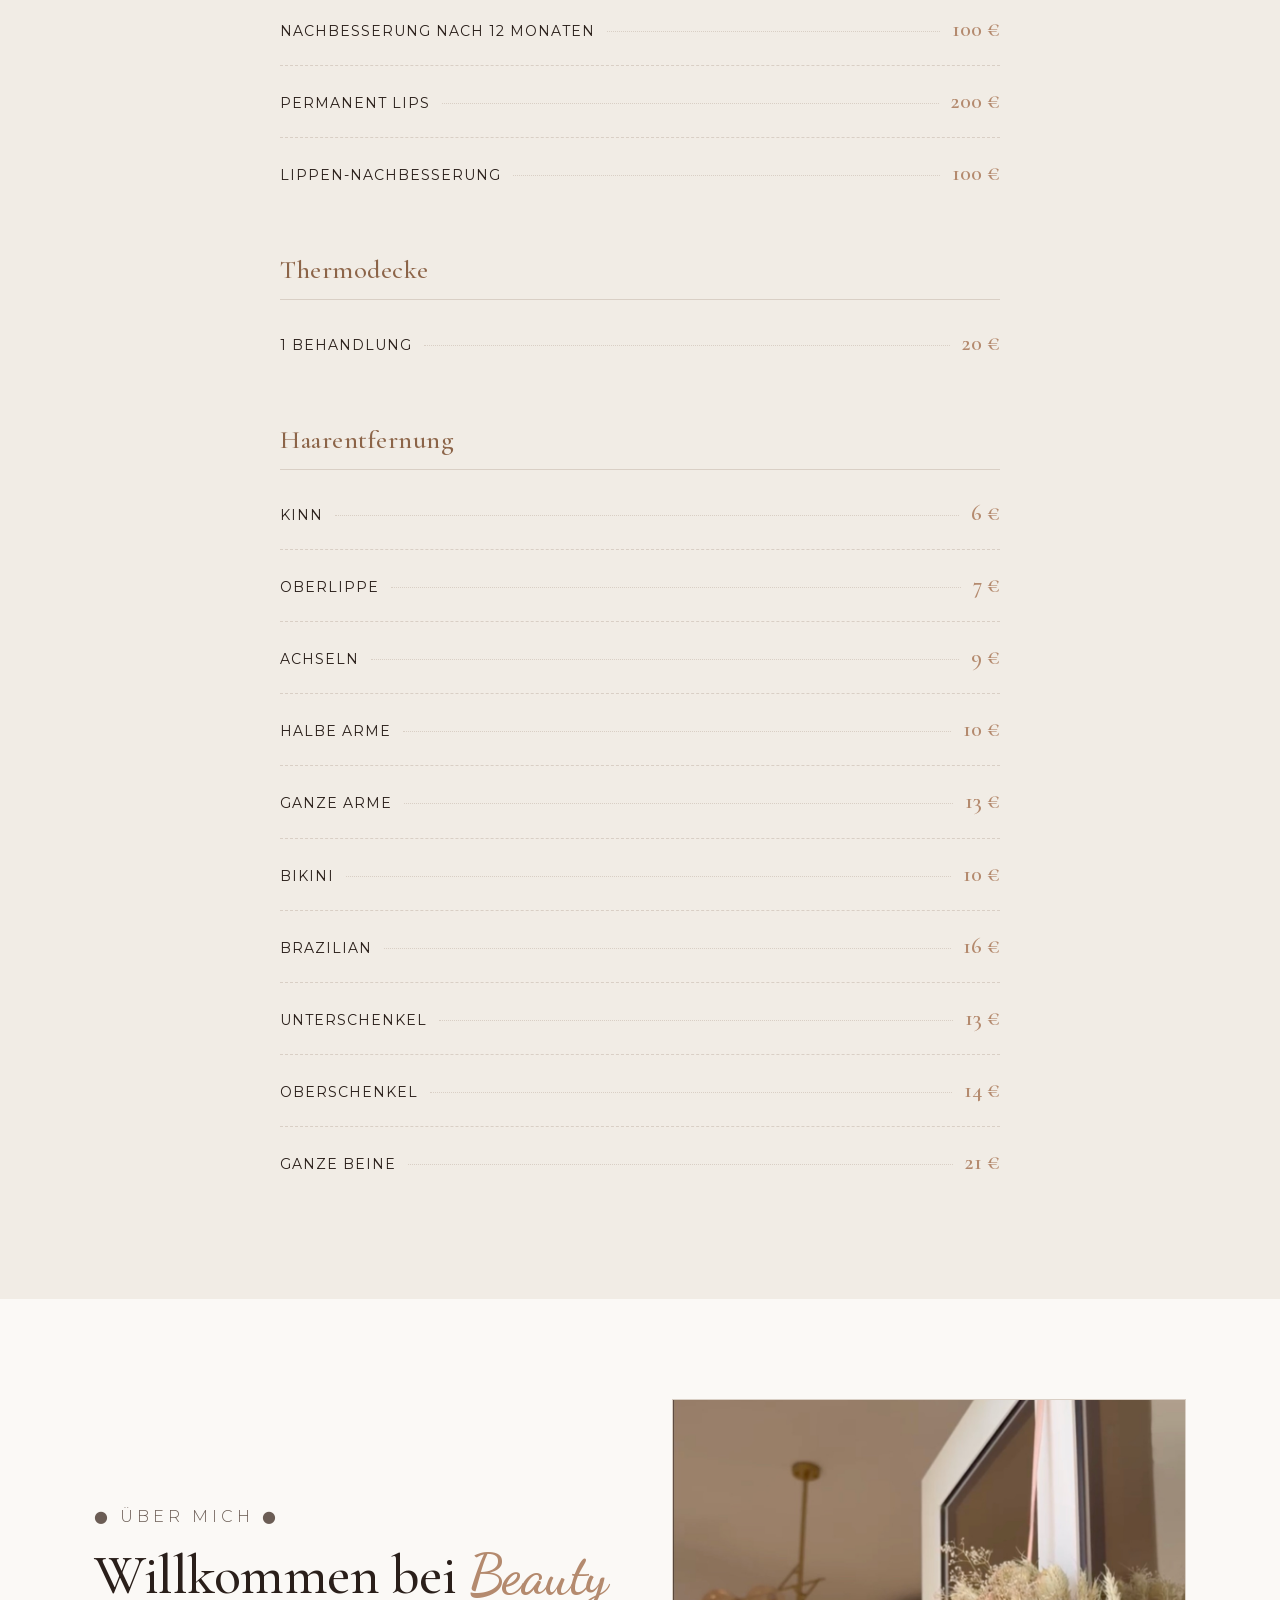
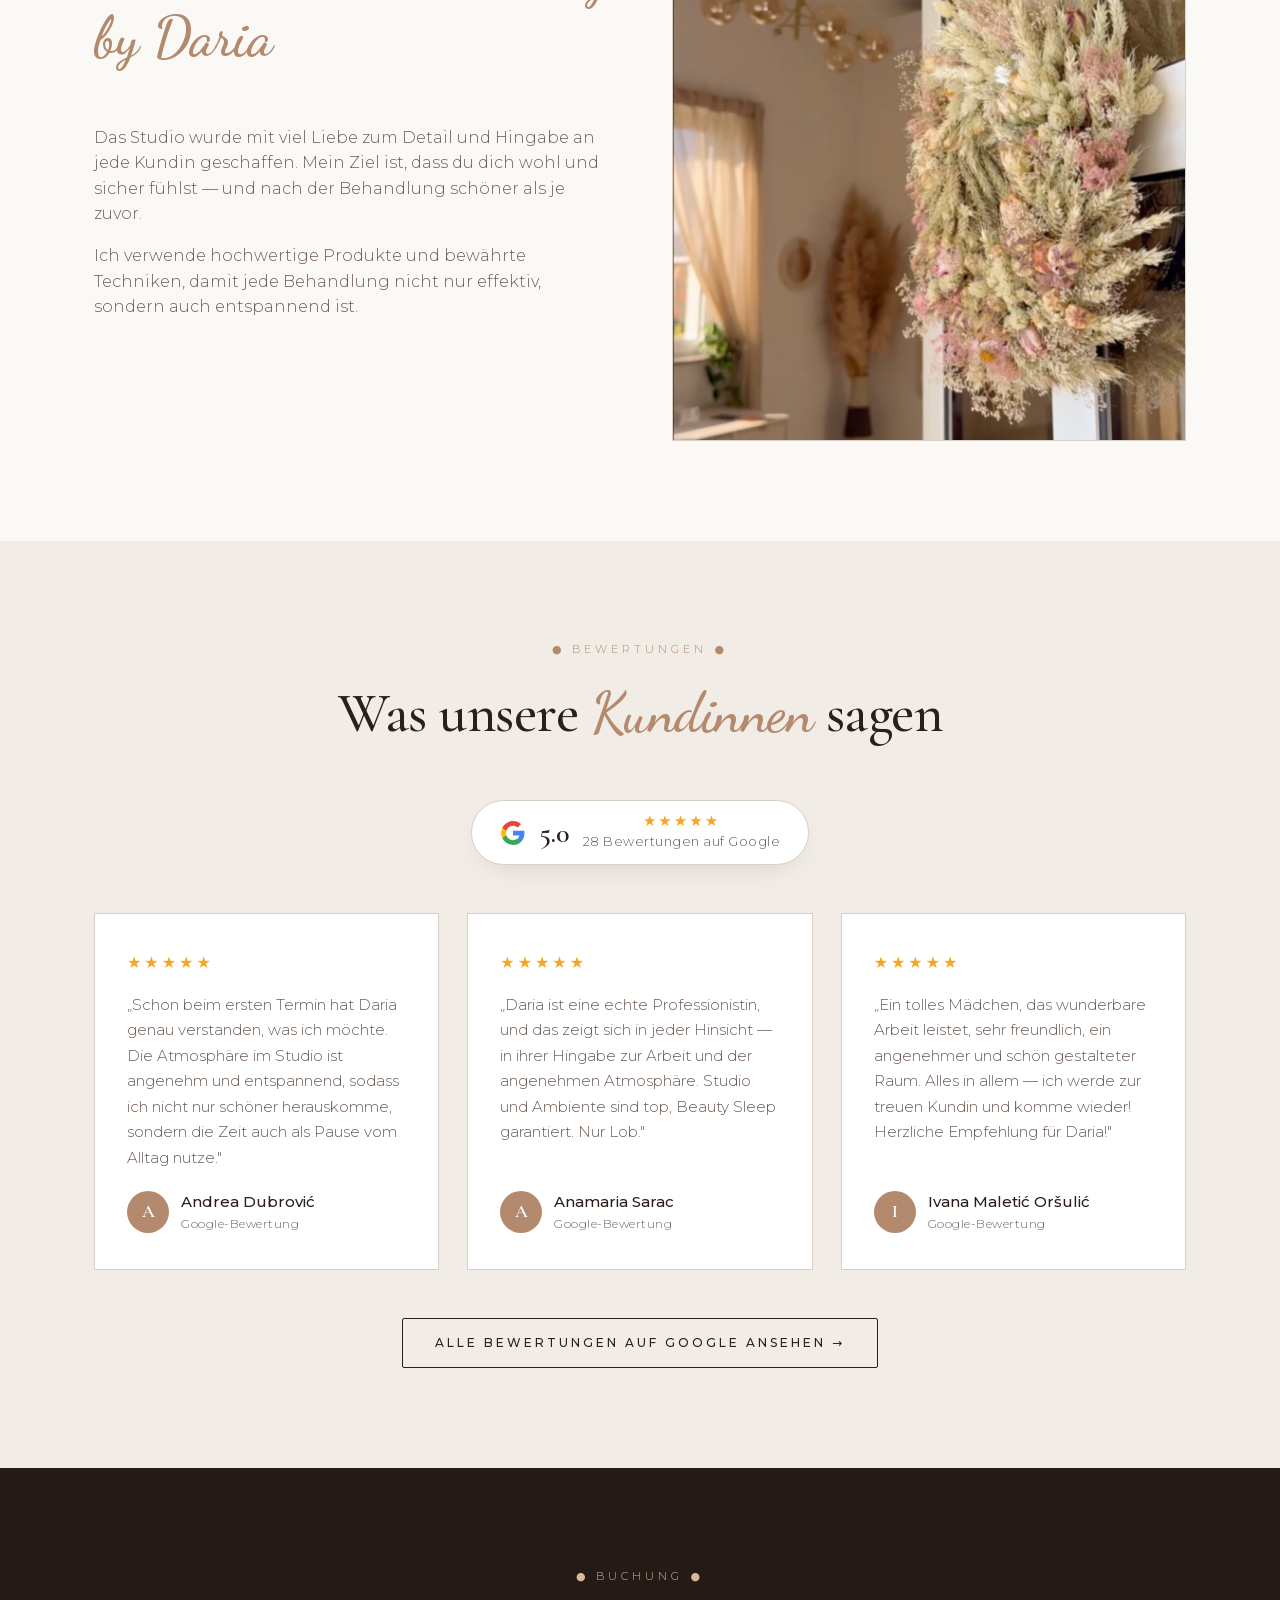
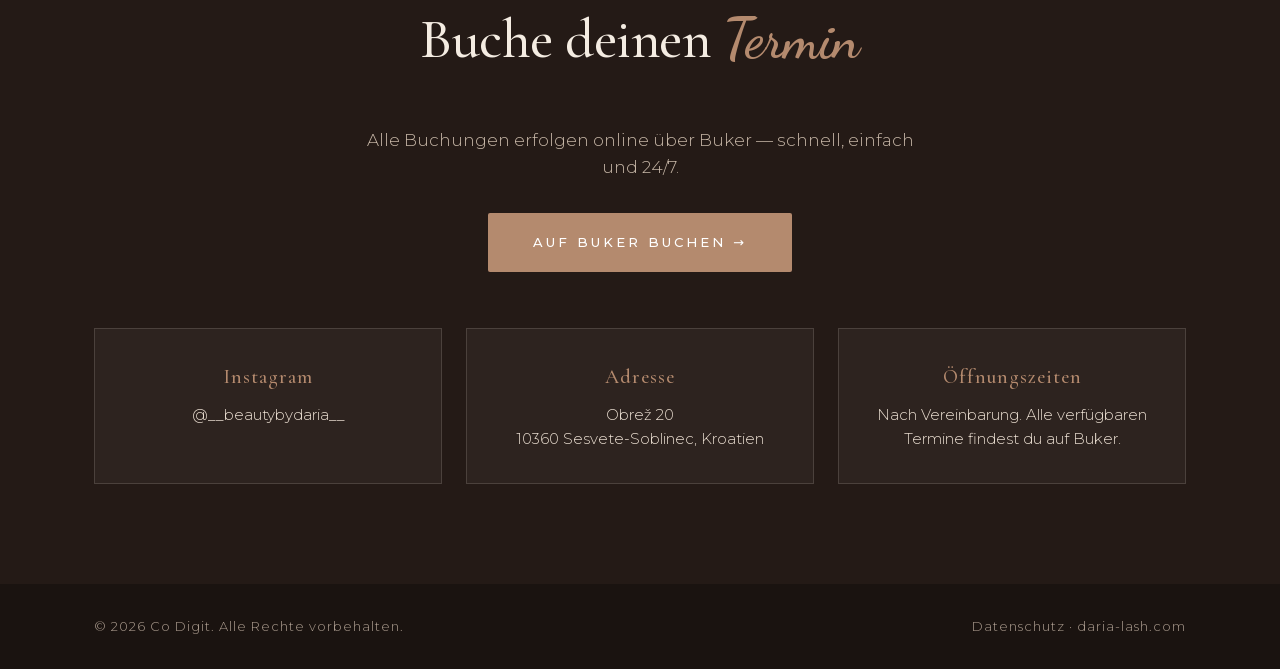
==== commit b2519dee: "Update Google reviews count 21 -> 28 (rating still 5.0) Google Business Profile now shows 5.0 stars " ====
--- a/de/index.html
+++ b/de/index.html
@@ -219,7 +219,7 @@
         <span class="rb-score">5.0</span>
         <span style="display:flex;flex-direction:column;gap:3px">
           <span class="rb-stars">★★★★★</span>
-          <span class="rb-count">21 Bewertungen auf Google</span>
+          <span class="rb-count">28 Bewertungen auf Google</span>
         </span>
       </a>
     </div>
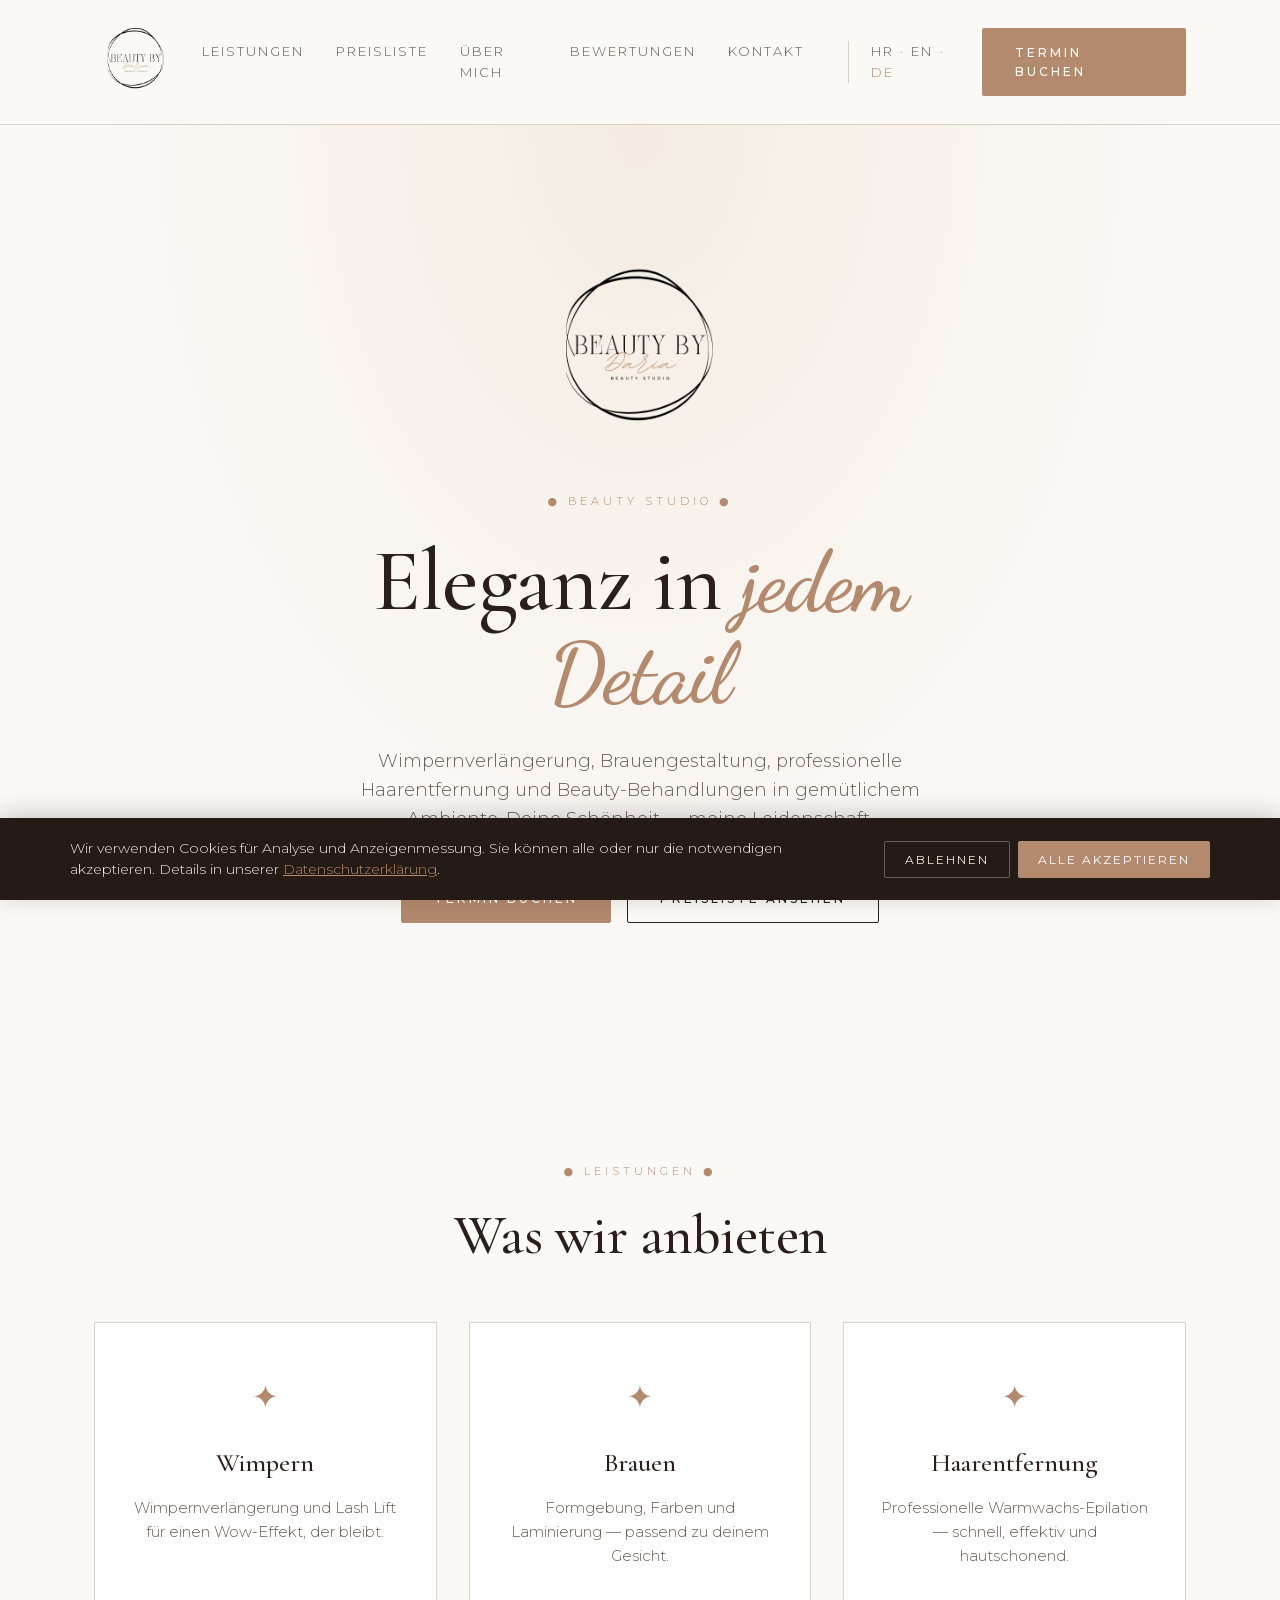
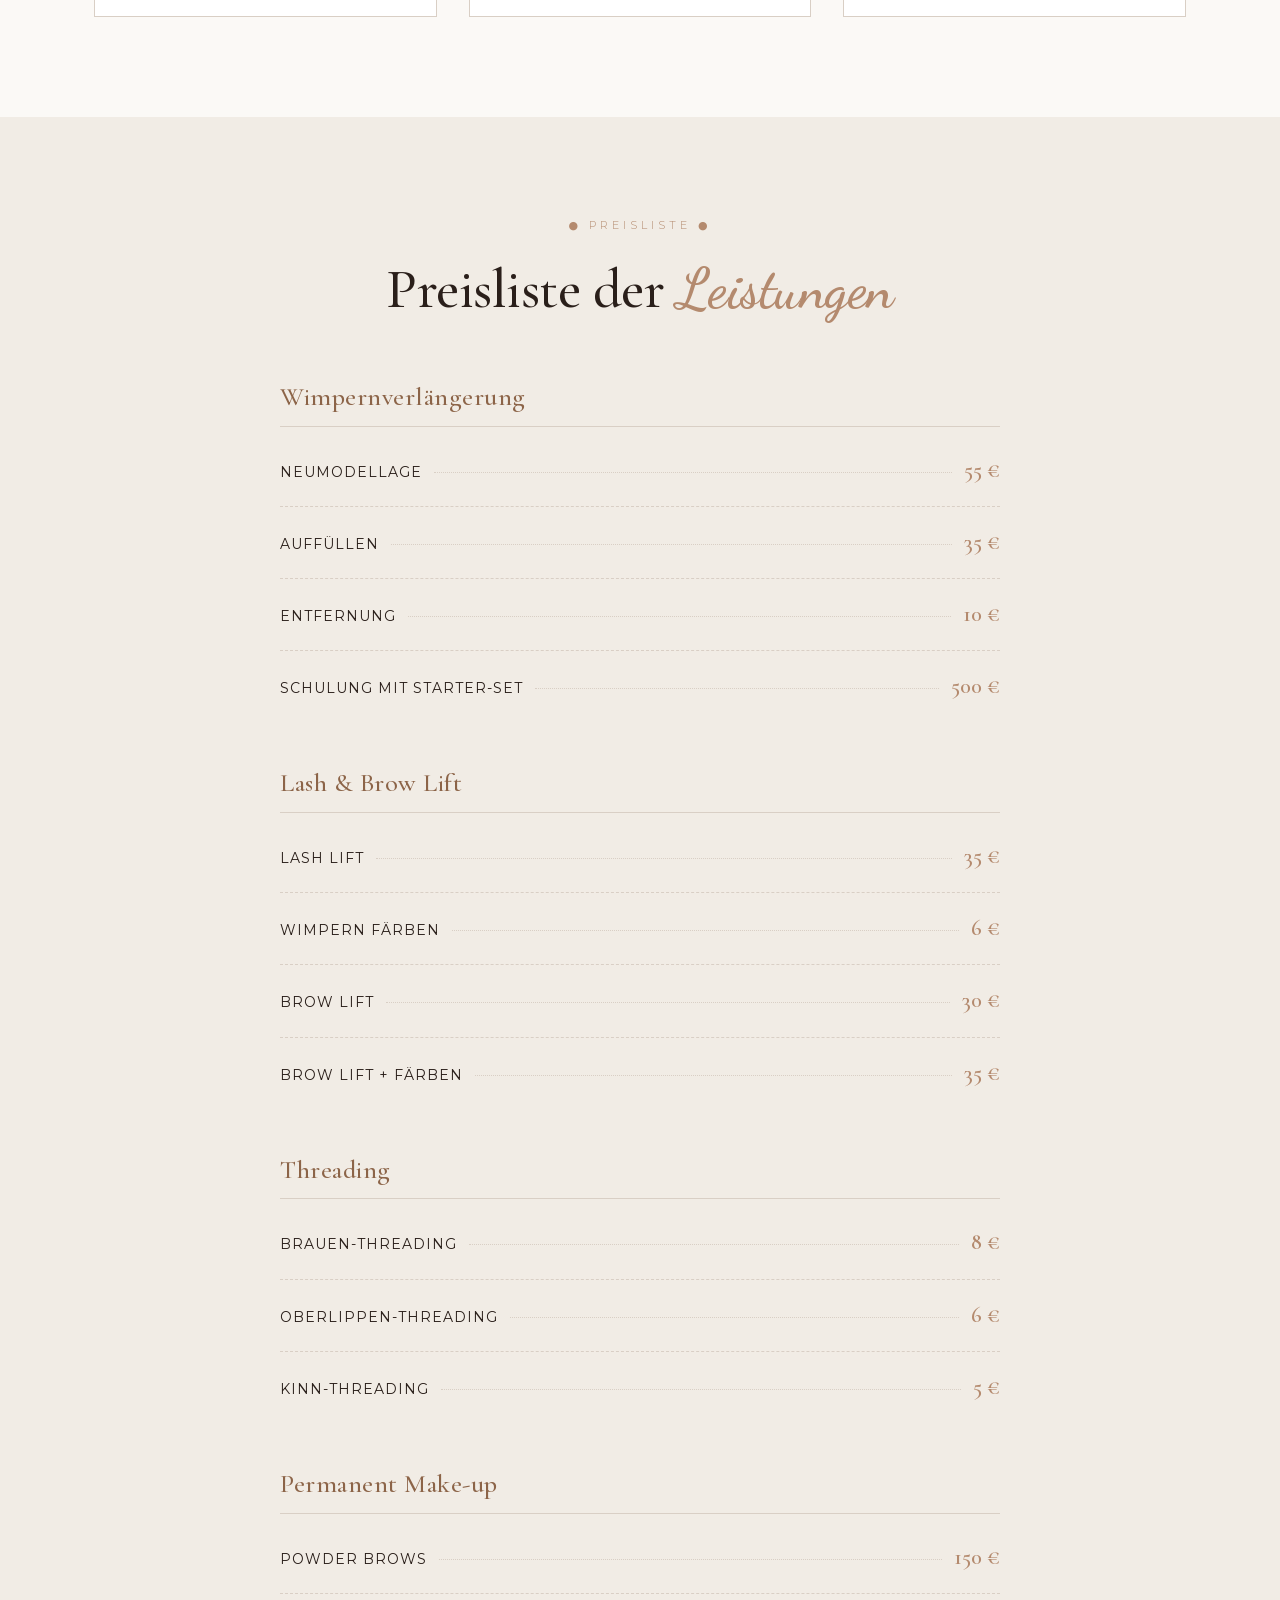
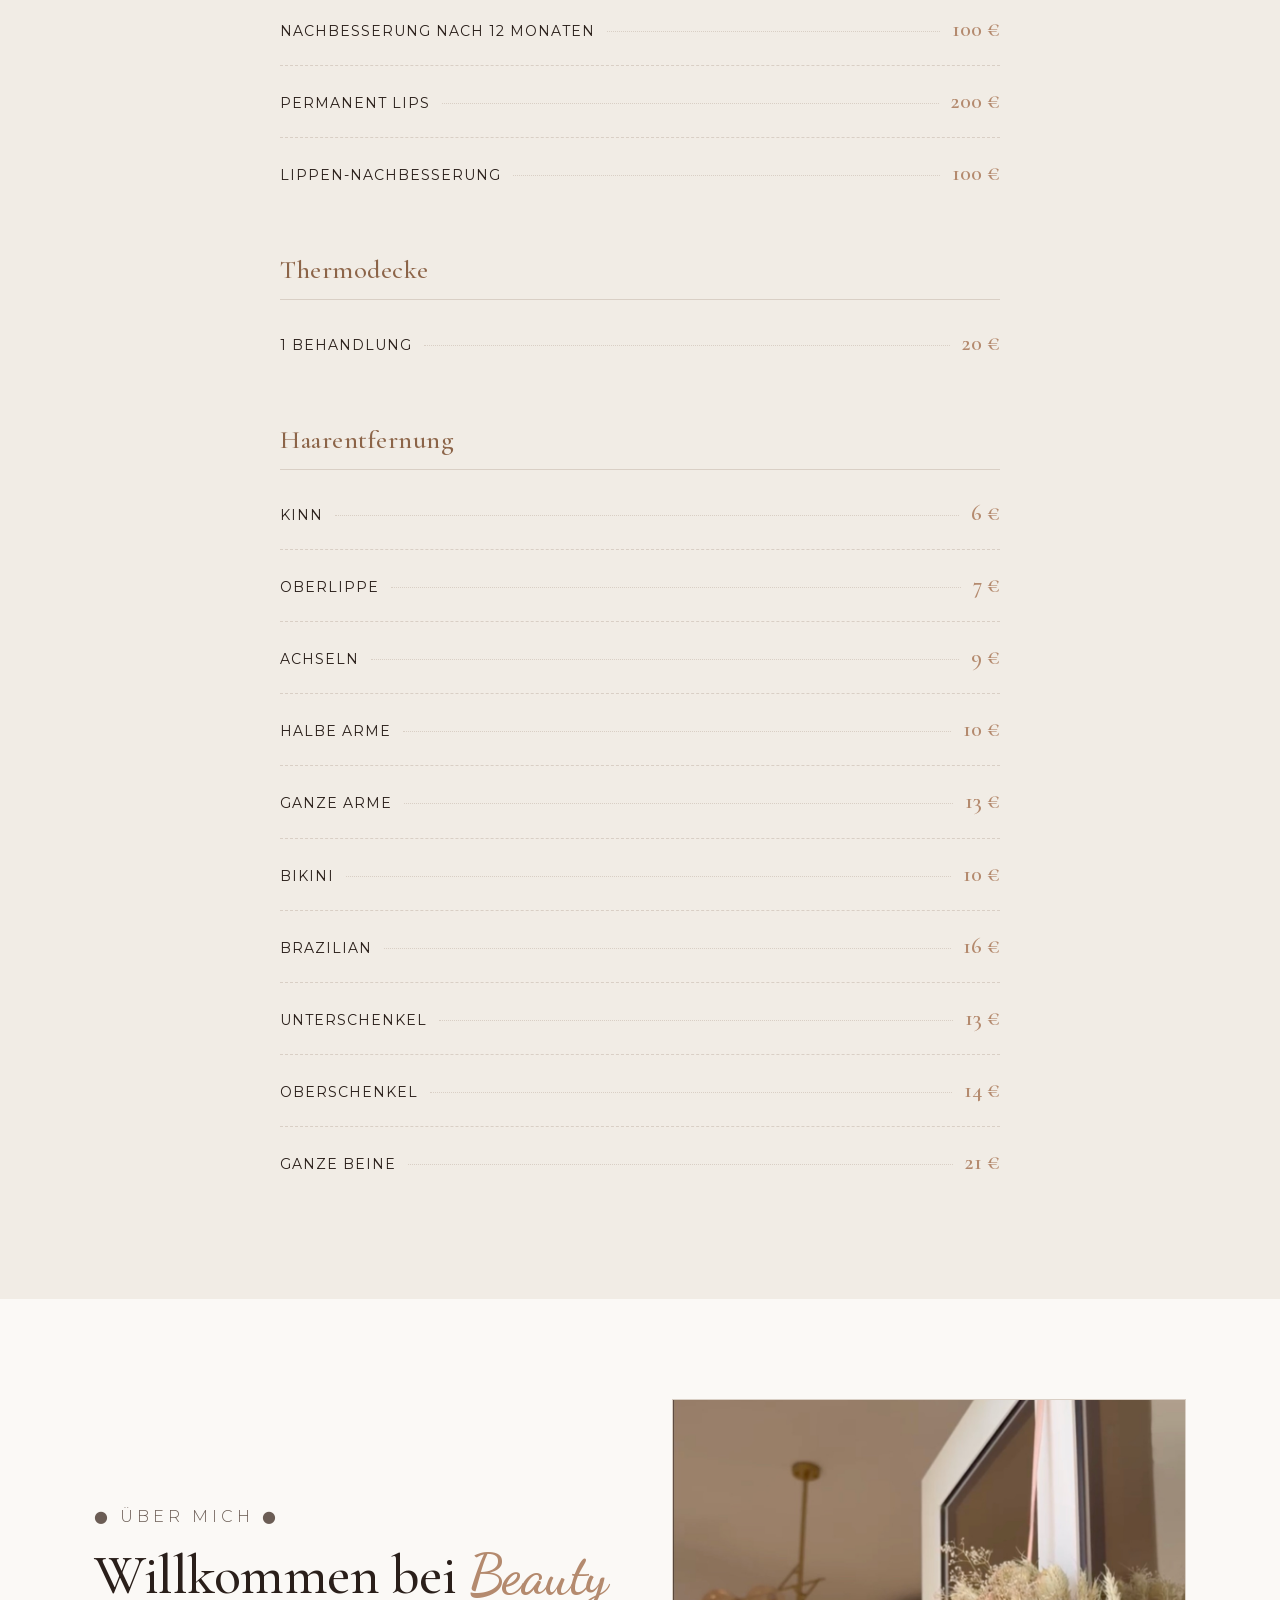
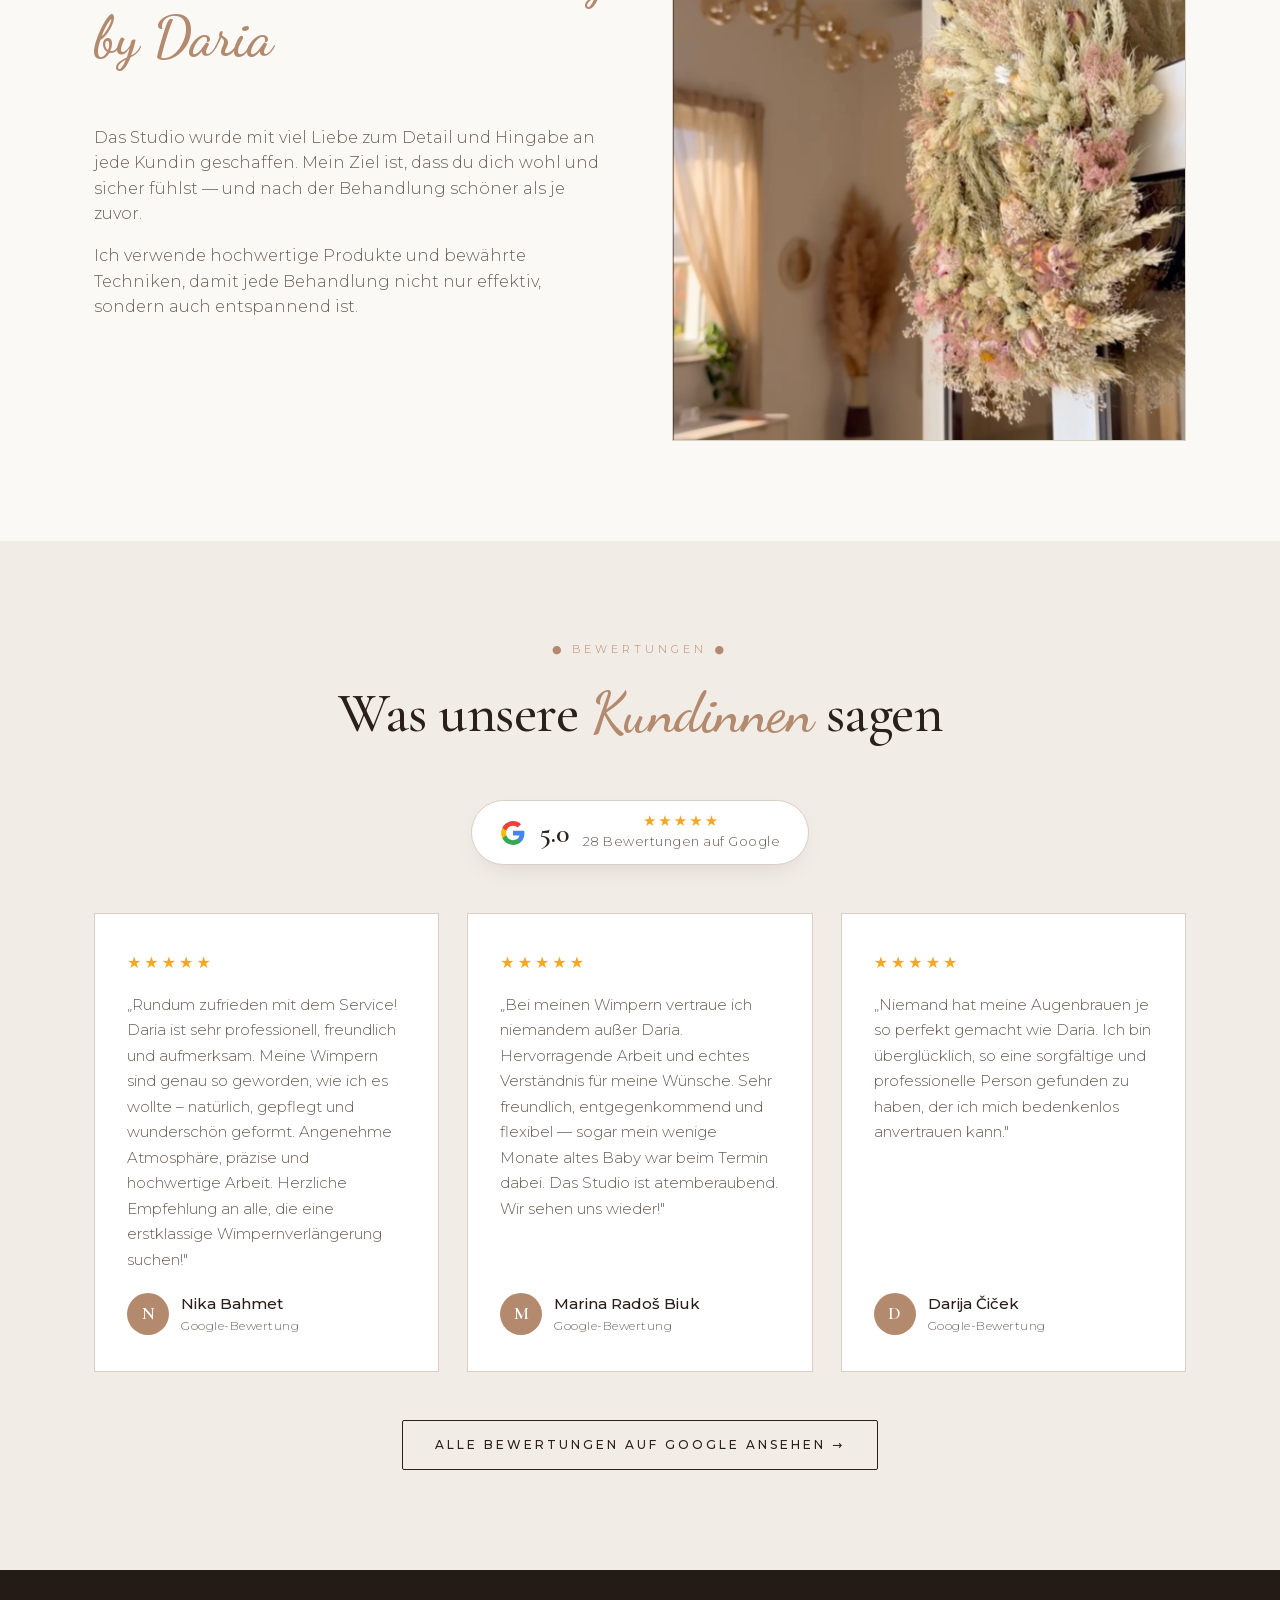
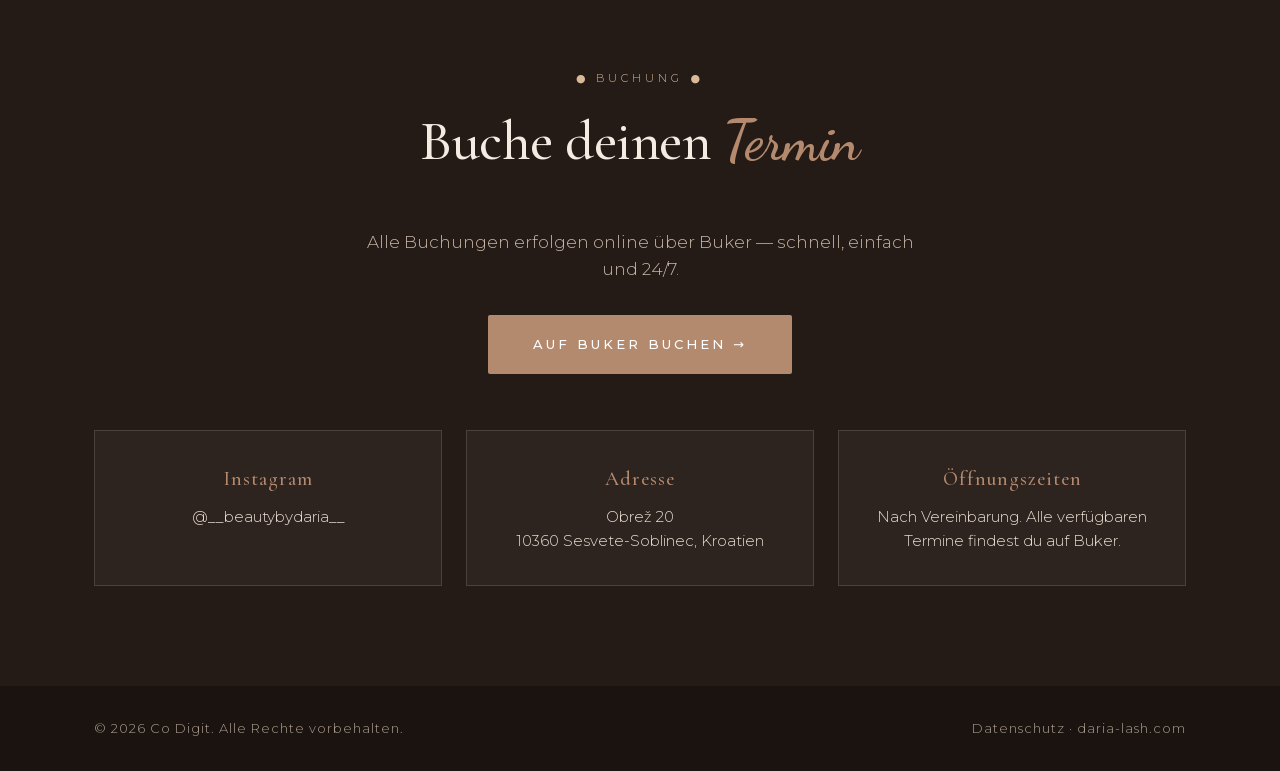
==== commit 2b8126c6: "Refresh review cards with 3 latest Google reviews (HR/EN/DE) Replace the three featured testimonials" ====
--- a/de/index.html
+++ b/de/index.html
@@ -226,33 +226,33 @@
     <div class="reviews">
       <div class="review-card">
         <div class="review-stars">★★★★★</div>
-        <p class="review-text">„Schon beim ersten Termin hat Daria genau verstanden, was ich möchte. Die Atmosphäre im Studio ist angenehm und entspannend, sodass ich nicht nur schöner herauskomme, sondern die Zeit auch als Pause vom Alltag nutze."</p>
+        <p class="review-text">„Rundum zufrieden mit dem Service! Daria ist sehr professionell, freundlich und aufmerksam. Meine Wimpern sind genau so geworden, wie ich es wollte – natürlich, gepflegt und wunderschön geformt. Angenehme Atmosphäre, präzise und hochwertige Arbeit. Herzliche Empfehlung an alle, die eine erstklassige Wimpernverlängerung suchen!"</p>
         <div class="review-author">
-          <div class="review-avatar">A</div>
+          <div class="review-avatar">N</div>
           <div>
-            <div class="review-name">Andrea Dubrović</div>
+            <div class="review-name">Nika Bahmet</div>
             <div class="review-src">Google-Bewertung</div>
           </div>
         </div>
       </div>
       <div class="review-card">
         <div class="review-stars">★★★★★</div>
-        <p class="review-text">„Daria ist eine echte Professionistin, und das zeigt sich in jeder Hinsicht — in ihrer Hingabe zur Arbeit und der angenehmen Atmosphäre. Studio und Ambiente sind top, Beauty Sleep garantiert. Nur Lob."</p>
+        <p class="review-text">„Bei meinen Wimpern vertraue ich niemandem außer Daria. Hervorragende Arbeit und echtes Verständnis für meine Wünsche. Sehr freundlich, entgegenkommend und flexibel — sogar mein wenige Monate altes Baby war beim Termin dabei. Das Studio ist atemberaubend. Wir sehen uns wieder!"</p>
         <div class="review-author">
-          <div class="review-avatar">A</div>
+          <div class="review-avatar">M</div>
           <div>
-            <div class="review-name">Anamaria Sarac</div>
+            <div class="review-name">Marina Radoš Biuk</div>
             <div class="review-src">Google-Bewertung</div>
           </div>
         </div>
       </div>
       <div class="review-card">
         <div class="review-stars">★★★★★</div>
-        <p class="review-text">„Ein tolles Mädchen, das wunderbare Arbeit leistet, sehr freundlich, ein angenehmer und schön gestalteter Raum. Alles in allem — ich werde zur treuen Kundin und komme wieder! Herzliche Empfehlung für Daria!"</p>
+        <p class="review-text">„Niemand hat meine Augenbrauen je so perfekt gemacht wie Daria. Ich bin überglücklich, so eine sorgfältige und professionelle Person gefunden zu haben, der ich mich bedenkenlos anvertrauen kann."</p>
         <div class="review-author">
-          <div class="review-avatar">I</div>
+          <div class="review-avatar">D</div>
           <div>
-            <div class="review-name">Ivana Maletić Oršulić</div>
+            <div class="review-name">Darija Čiček</div>
             <div class="review-src">Google-Bewertung</div>
           </div>
         </div>
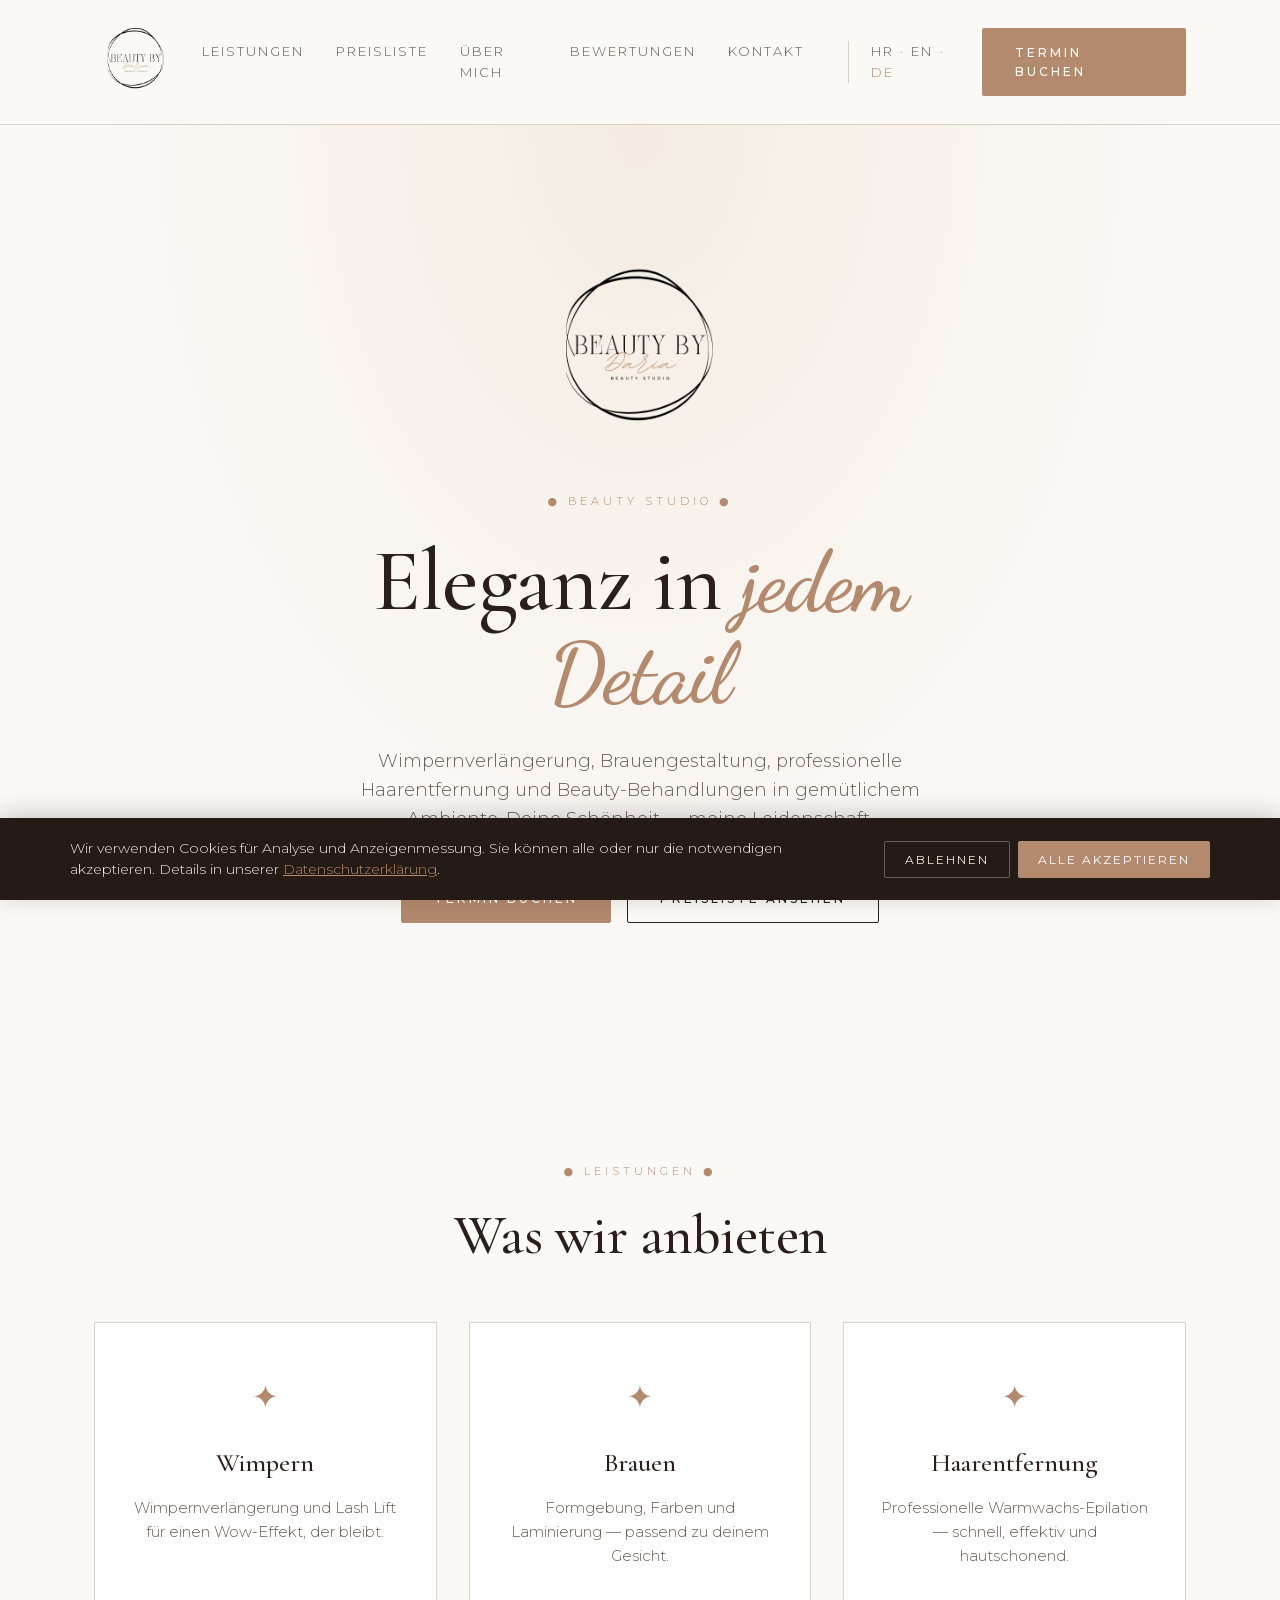
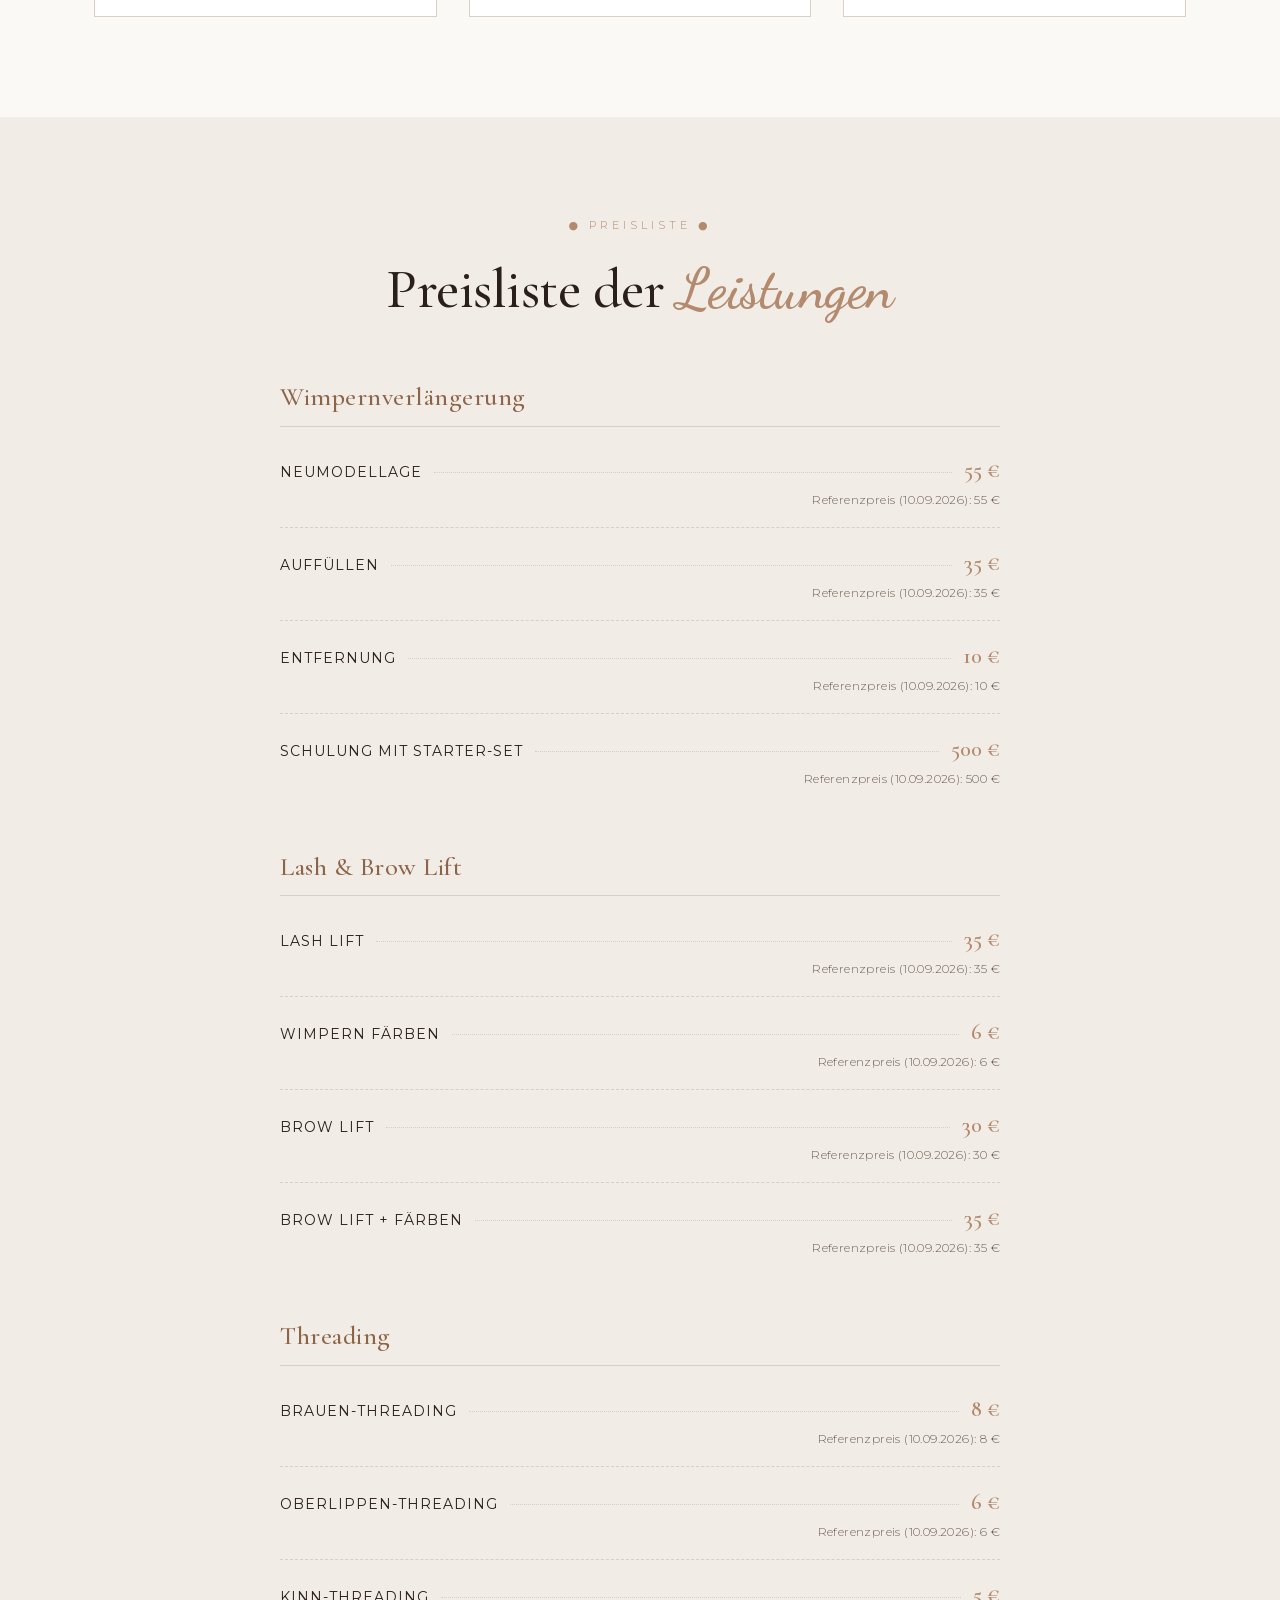
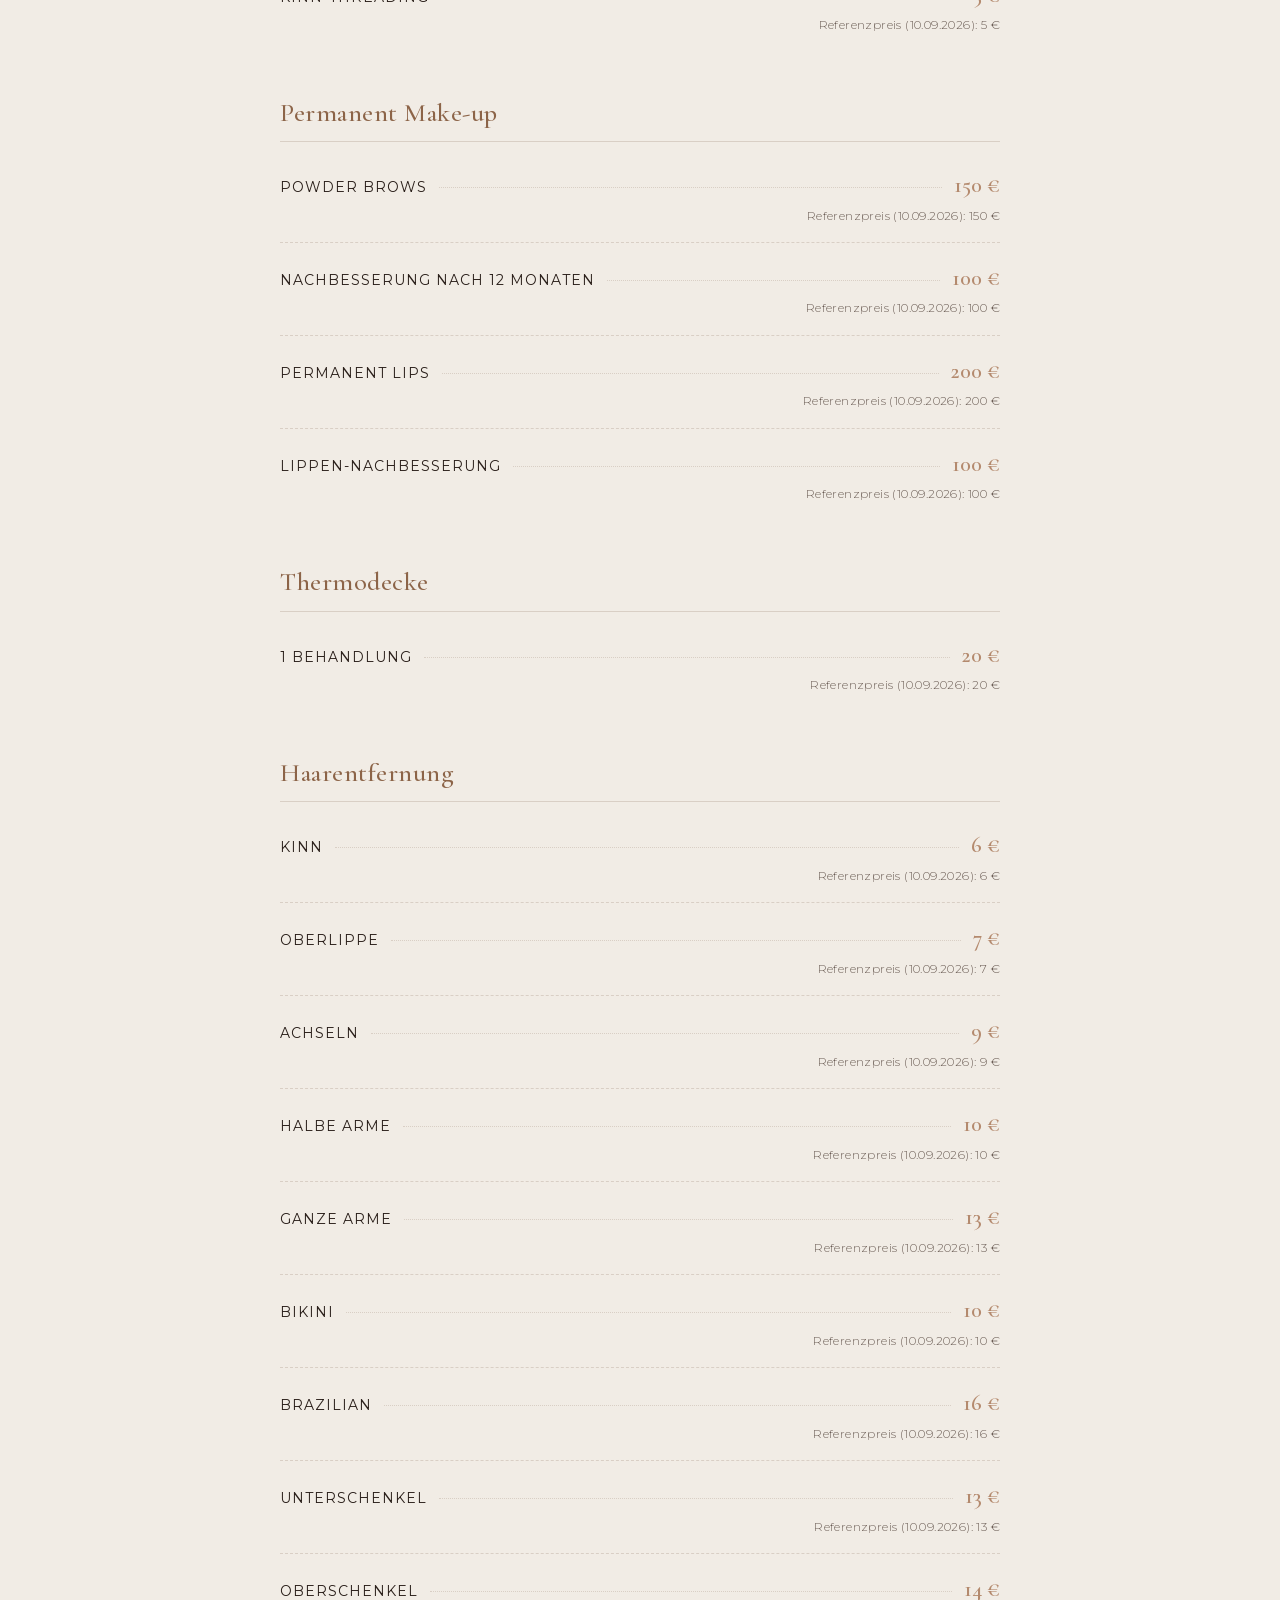
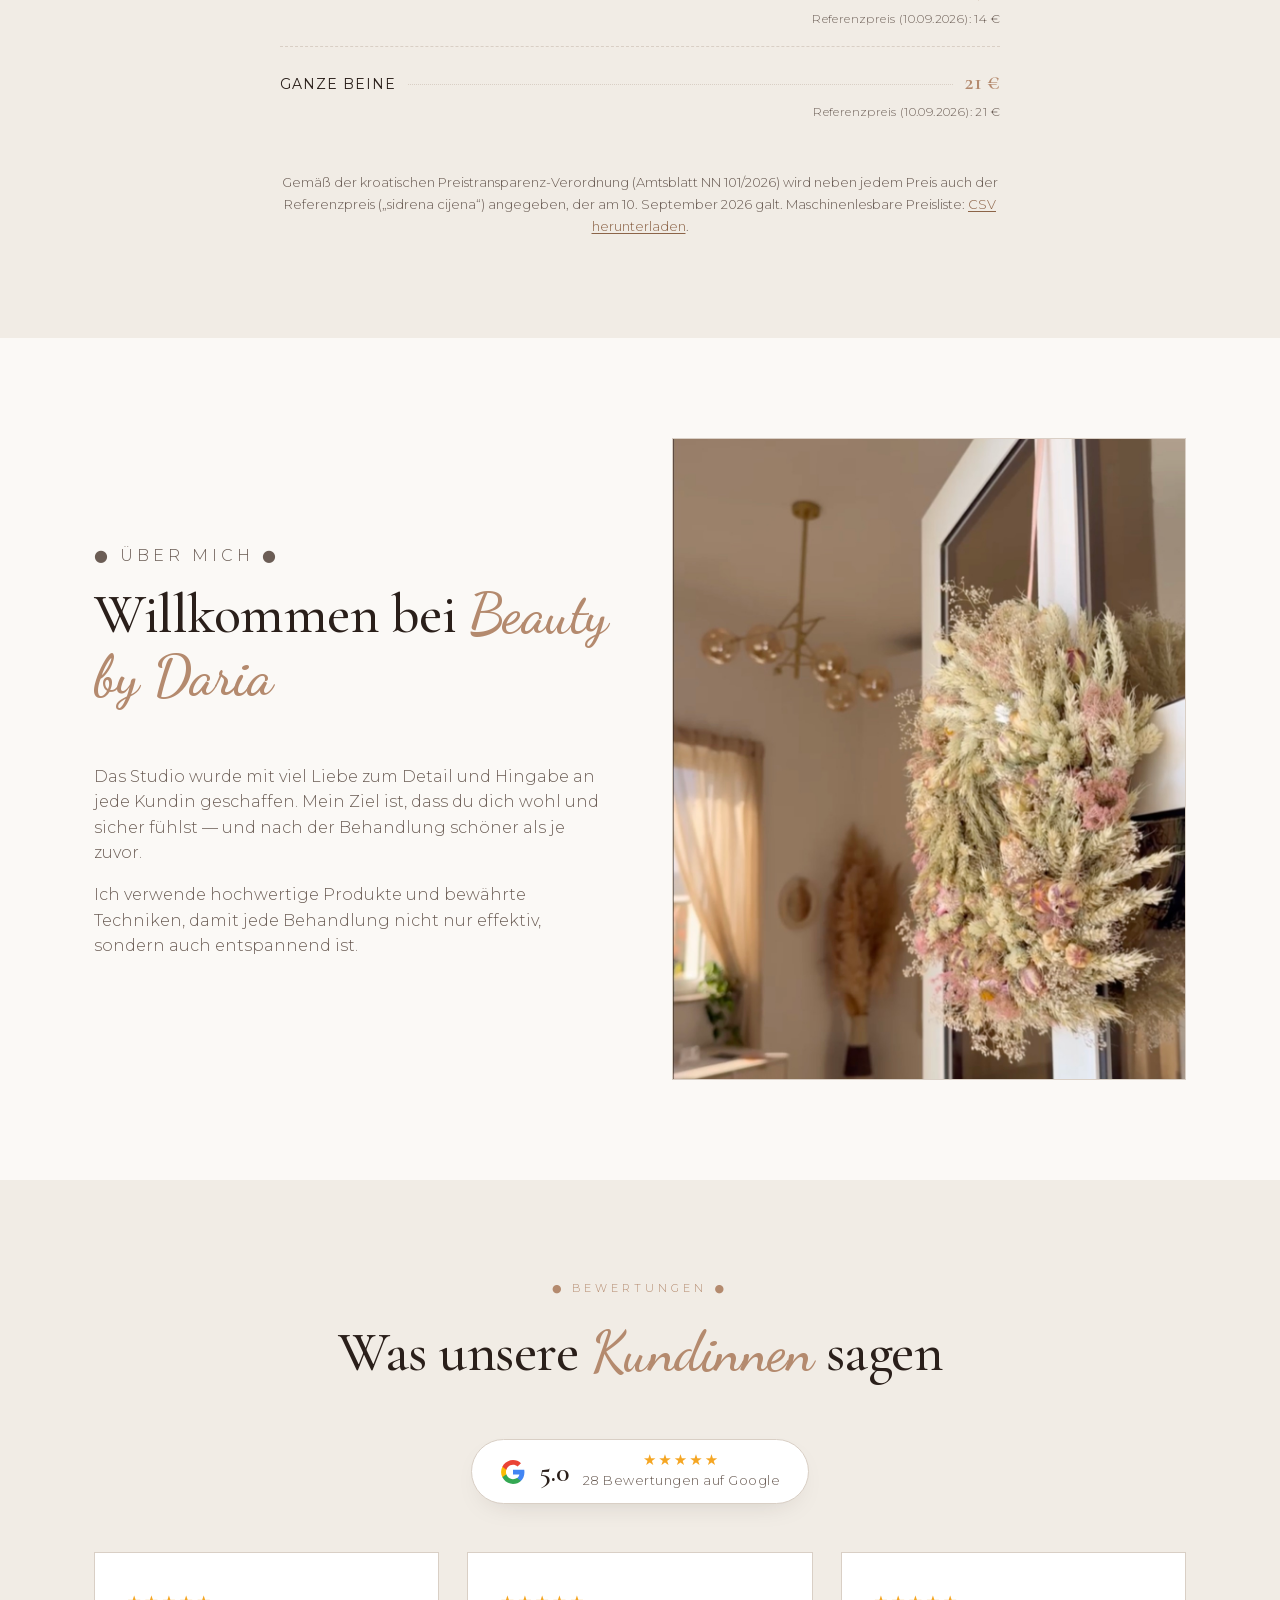
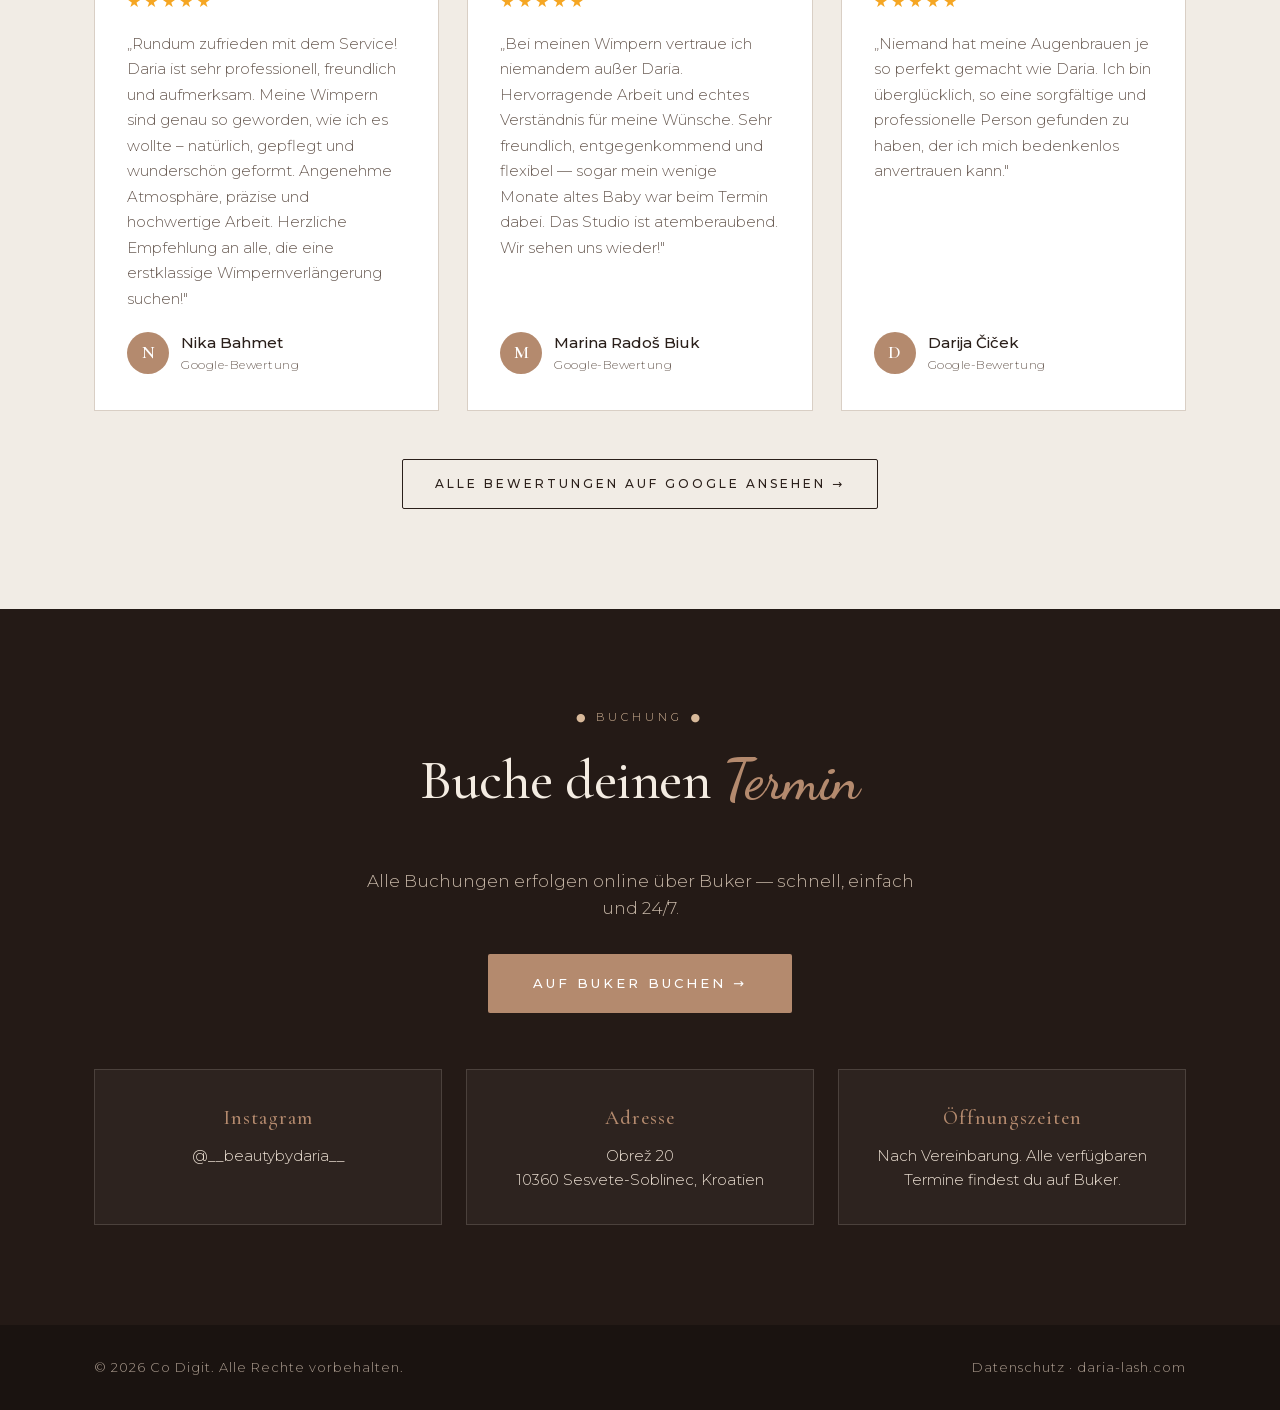
==== commit 01b39483: "Add anchor prices (sidrena cijena) + machine-readable CSV price list (NN 101/2026, from 1 Oct 2026) " ====
--- a/de/index.html
+++ b/de/index.html
@@ -38,7 +38,7 @@
 <link rel="preload" as="image" href="../images/logo.png" fetchpriority="high">
 <link rel="preload" as="font" type="font/woff2" href="../fonts/cormorant-garamond-500-latin.woff2" crossorigin>
 <link rel="preload" as="font" type="font/woff2" href="../fonts/dancing-script-600-latin.woff2" crossorigin>
-<link rel="stylesheet" href="../style.css?v=20260606">
+<link rel="stylesheet" href="../style.css?v=20260915">
 
 <!-- Google Consent Mode v2 — default denied, updated by cookie banner -->
 <script>
@@ -145,55 +145,56 @@
 
       <h3 class="price-group">Wimpernverlängerung</h3>
       <ul class="price-list">
-        <li><span>Neumodellage</span><span class="dots"></span><span class="price">55 €</span></li>
-        <li><span>Auffüllen</span><span class="dots"></span><span class="price">35 €</span></li>
-        <li><span>Entfernung</span><span class="dots"></span><span class="price">10 €</span></li>
-        <li><span>Schulung mit Starter-Set</span><span class="dots"></span><span class="price">500 €</span></li>
+        <li><span>Neumodellage</span><span class="dots"></span><span class="price">55 €</span><span class="price-anchor">Referenzpreis (10.09.2026): 55 €</span></li>
+        <li><span>Auffüllen</span><span class="dots"></span><span class="price">35 €</span><span class="price-anchor">Referenzpreis (10.09.2026): 35 €</span></li>
+        <li><span>Entfernung</span><span class="dots"></span><span class="price">10 €</span><span class="price-anchor">Referenzpreis (10.09.2026): 10 €</span></li>
+        <li><span>Schulung mit Starter-Set</span><span class="dots"></span><span class="price">500 €</span><span class="price-anchor">Referenzpreis (10.09.2026): 500 €</span></li>
       </ul>
 
       <h3 class="price-group">Lash &amp; Brow Lift</h3>
       <ul class="price-list">
-        <li><span>Lash Lift</span><span class="dots"></span><span class="price">35 €</span></li>
-        <li><span>Wimpern färben</span><span class="dots"></span><span class="price">6 €</span></li>
-        <li><span>Brow Lift</span><span class="dots"></span><span class="price">30 €</span></li>
-        <li><span>Brow Lift + Färben</span><span class="dots"></span><span class="price">35 €</span></li>
+        <li><span>Lash Lift</span><span class="dots"></span><span class="price">35 €</span><span class="price-anchor">Referenzpreis (10.09.2026): 35 €</span></li>
+        <li><span>Wimpern färben</span><span class="dots"></span><span class="price">6 €</span><span class="price-anchor">Referenzpreis (10.09.2026): 6 €</span></li>
+        <li><span>Brow Lift</span><span class="dots"></span><span class="price">30 €</span><span class="price-anchor">Referenzpreis (10.09.2026): 30 €</span></li>
+        <li><span>Brow Lift + Färben</span><span class="dots"></span><span class="price">35 €</span><span class="price-anchor">Referenzpreis (10.09.2026): 35 €</span></li>
       </ul>
 
       <h3 class="price-group">Threading</h3>
       <ul class="price-list">
-        <li><span>Brauen-Threading</span><span class="dots"></span><span class="price">8 €</span></li>
-        <li><span>Oberlippen-Threading</span><span class="dots"></span><span class="price">6 €</span></li>
-        <li><span>Kinn-Threading</span><span class="dots"></span><span class="price">5 €</span></li>
+        <li><span>Brauen-Threading</span><span class="dots"></span><span class="price">8 €</span><span class="price-anchor">Referenzpreis (10.09.2026): 8 €</span></li>
+        <li><span>Oberlippen-Threading</span><span class="dots"></span><span class="price">6 €</span><span class="price-anchor">Referenzpreis (10.09.2026): 6 €</span></li>
+        <li><span>Kinn-Threading</span><span class="dots"></span><span class="price">5 €</span><span class="price-anchor">Referenzpreis (10.09.2026): 5 €</span></li>
       </ul>
 
       <h3 class="price-group">Permanent Make-up</h3>
       <ul class="price-list">
-        <li><span>Powder Brows</span><span class="dots"></span><span class="price">150 €</span></li>
-        <li><span>Nachbesserung nach 12 Monaten</span><span class="dots"></span><span class="price">100 €</span></li>
-        <li><span>Permanent Lips</span><span class="dots"></span><span class="price">200 €</span></li>
-        <li><span>Lippen-Nachbesserung</span><span class="dots"></span><span class="price">100 €</span></li>
+        <li><span>Powder Brows</span><span class="dots"></span><span class="price">150 €</span><span class="price-anchor">Referenzpreis (10.09.2026): 150 €</span></li>
+        <li><span>Nachbesserung nach 12 Monaten</span><span class="dots"></span><span class="price">100 €</span><span class="price-anchor">Referenzpreis (10.09.2026): 100 €</span></li>
+        <li><span>Permanent Lips</span><span class="dots"></span><span class="price">200 €</span><span class="price-anchor">Referenzpreis (10.09.2026): 200 €</span></li>
+        <li><span>Lippen-Nachbesserung</span><span class="dots"></span><span class="price">100 €</span><span class="price-anchor">Referenzpreis (10.09.2026): 100 €</span></li>
       </ul>
 
       <h3 class="price-group">Thermodecke</h3>
       <ul class="price-list">
-        <li><span>1 Behandlung</span><span class="dots"></span><span class="price">20 €</span></li>
+        <li><span>1 Behandlung</span><span class="dots"></span><span class="price">20 €</span><span class="price-anchor">Referenzpreis (10.09.2026): 20 €</span></li>
       </ul>
 
       <h3 class="price-group">Haarentfernung</h3>
       <ul class="price-list">
-        <li><span>Kinn</span><span class="dots"></span><span class="price">6 €</span></li>
-        <li><span>Oberlippe</span><span class="dots"></span><span class="price">7 €</span></li>
-        <li><span>Achseln</span><span class="dots"></span><span class="price">9 €</span></li>
-        <li><span>Halbe Arme</span><span class="dots"></span><span class="price">10 €</span></li>
-        <li><span>Ganze Arme</span><span class="dots"></span><span class="price">13 €</span></li>
-        <li><span>Bikini</span><span class="dots"></span><span class="price">10 €</span></li>
-        <li><span>Brazilian</span><span class="dots"></span><span class="price">16 €</span></li>
-        <li><span>Unterschenkel</span><span class="dots"></span><span class="price">13 €</span></li>
-        <li><span>Oberschenkel</span><span class="dots"></span><span class="price">14 €</span></li>
-        <li><span>Ganze Beine</span><span class="dots"></span><span class="price">21 €</span></li>
-      </ul>
-
-    </div>
+        <li><span>Kinn</span><span class="dots"></span><span class="price">6 €</span><span class="price-anchor">Referenzpreis (10.09.2026): 6 €</span></li>
+        <li><span>Oberlippe</span><span class="dots"></span><span class="price">7 €</span><span class="price-anchor">Referenzpreis (10.09.2026): 7 €</span></li>
+        <li><span>Achseln</span><span class="dots"></span><span class="price">9 €</span><span class="price-anchor">Referenzpreis (10.09.2026): 9 €</span></li>
+        <li><span>Halbe Arme</span><span class="dots"></span><span class="price">10 €</span><span class="price-anchor">Referenzpreis (10.09.2026): 10 €</span></li>
+        <li><span>Ganze Arme</span><span class="dots"></span><span class="price">13 €</span><span class="price-anchor">Referenzpreis (10.09.2026): 13 €</span></li>
+        <li><span>Bikini</span><span class="dots"></span><span class="price">10 €</span><span class="price-anchor">Referenzpreis (10.09.2026): 10 €</span></li>
+        <li><span>Brazilian</span><span class="dots"></span><span class="price">16 €</span><span class="price-anchor">Referenzpreis (10.09.2026): 16 €</span></li>
+        <li><span>Unterschenkel</span><span class="dots"></span><span class="price">13 €</span><span class="price-anchor">Referenzpreis (10.09.2026): 13 €</span></li>
+        <li><span>Oberschenkel</span><span class="dots"></span><span class="price">14 €</span><span class="price-anchor">Referenzpreis (10.09.2026): 14 €</span></li>
+        <li><span>Ganze Beine</span><span class="dots"></span><span class="price">21 €</span><span class="price-anchor">Referenzpreis (10.09.2026): 21 €</span></li>
+      </ul>
+
+    </div>
+    <p class="price-note">Gemäß der kroatischen Preistransparenz-Verordnung (Amtsblatt NN 101/2026) wird neben jedem Preis auch der Referenzpreis („sidrena cijena“) angegeben, der am 10. September 2026 galt. Maschinenlesbare Preisliste: <a href="../cjenik/Kozmeticki_salon_Obrez_20_Sesvete-Soblinec_Beauty_by_Daria_1_20260915_0741.csv">CSV herunterladen</a>.</p>
   </div>
 </section>
 
--- a/style.css
+++ b/style.css
@@ -91,11 +91,16 @@
 .price-group{font-family:var(--serif);font-size:26px;font-weight:500;color:var(--accent-dark);margin:40px 0 8px;padding-bottom:8px;border-bottom:1px solid var(--line);letter-spacing:.5px}
 .price-group:first-child{margin-top:0}
 .price-list{list-style:none}
-.price-list li{display:flex;align-items:baseline;gap:12px;padding:18px 0;border-bottom:1px dashed var(--line);font-size:17px}
+.price-list li{display:flex;flex-wrap:wrap;align-items:baseline;gap:4px 12px;padding:18px 0;border-bottom:1px dashed var(--line);font-size:17px}
 .price-list li:last-child{border-bottom:none}
 .price-list span:first-child{font-weight:400;letter-spacing:1px;text-transform:uppercase;font-size:14px}
 .dots{flex:1;border-bottom:1px dotted var(--line);transform:translateY(-4px)}
 .price{font-family:var(--serif);font-size:22px;color:var(--accent);font-weight:600}
+/* sidrena (dodatna) cijena — obvezna uz svaku cijenu od 1.10.2026. (NN 101/2026) */
+.price-anchor{flex-basis:100%;text-align:right;font-size:12px;letter-spacing:.4px;color:var(--muted);line-height:1.4}
+.price-note{max-width:720px;margin:32px auto 0;font-size:13px;color:var(--muted);line-height:1.7;text-align:center}
+.price-note a{color:var(--accent-dark);text-decoration:underline;text-underline-offset:2px}
+.price-note a:hover{color:var(--accent)}
 
 /* ABOUT */
 .about{display:grid;grid-template-columns:1fr 1fr;gap:64px;align-items:center}
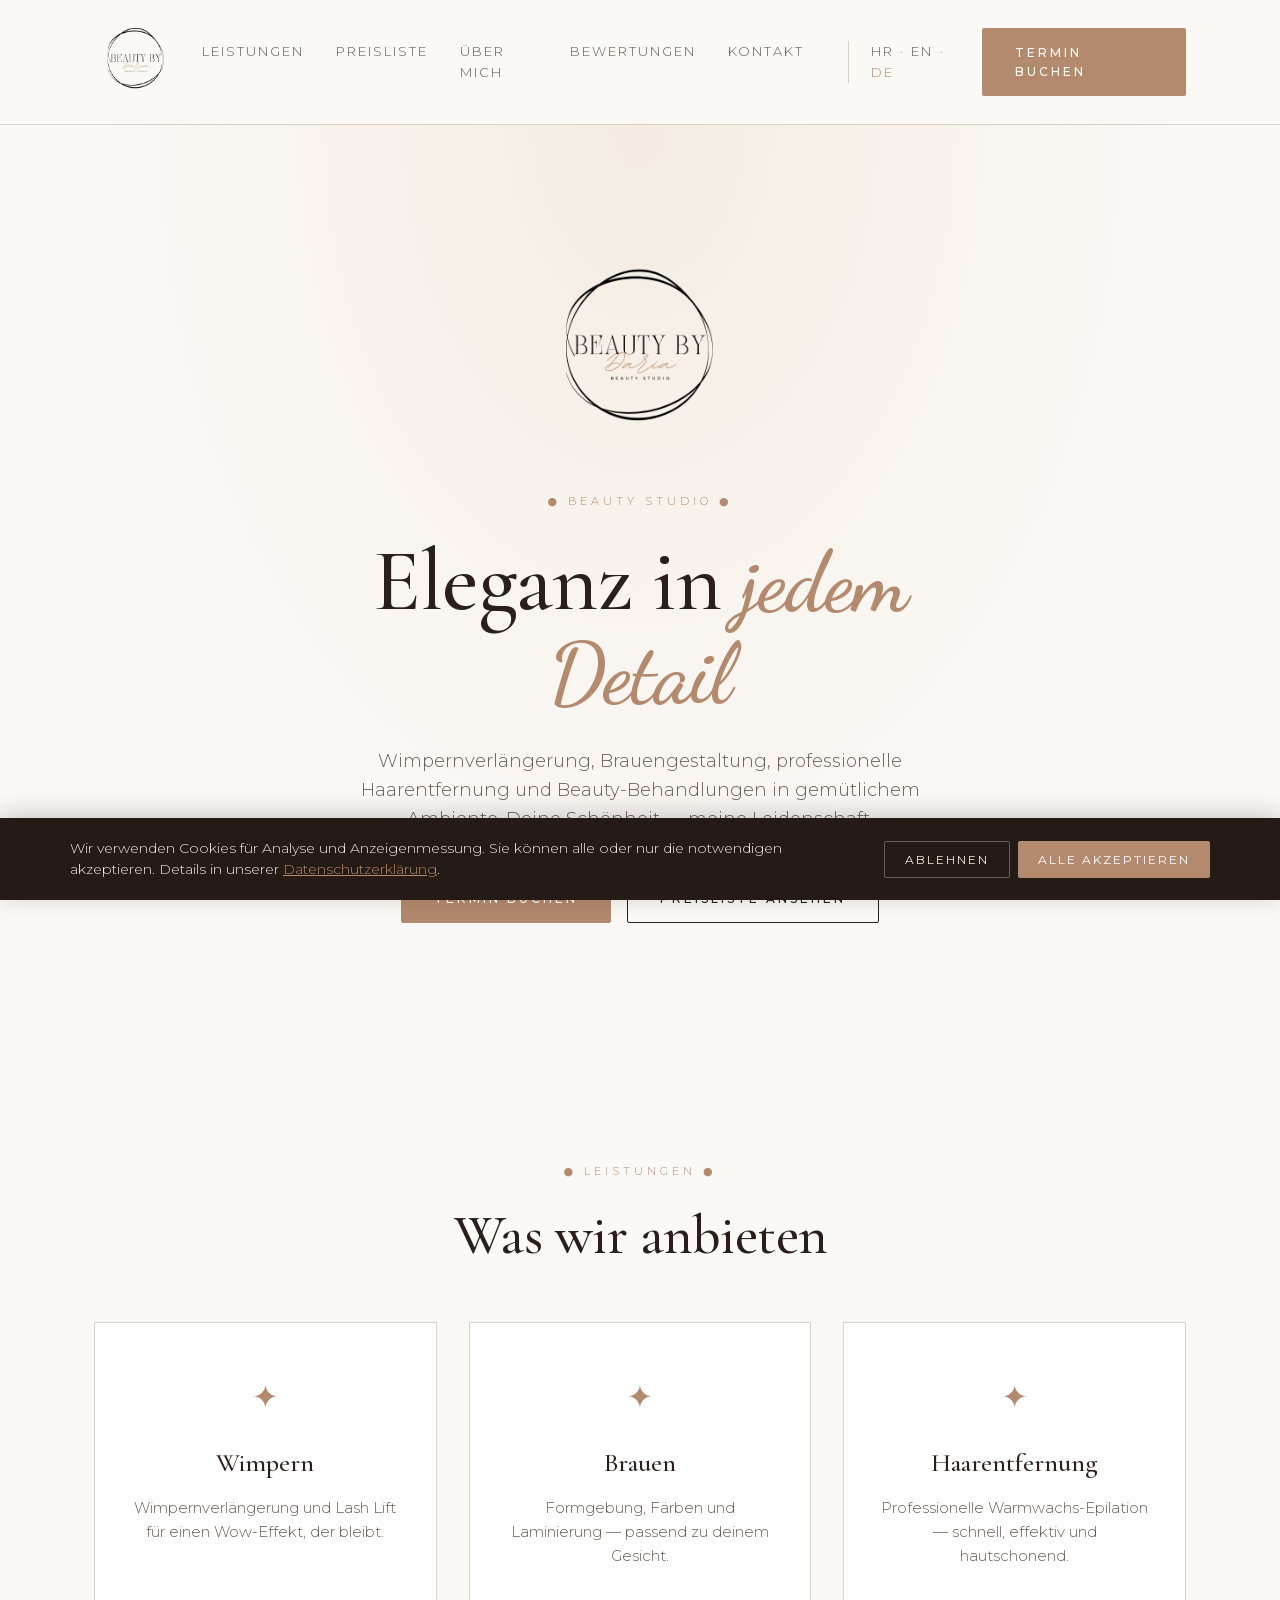
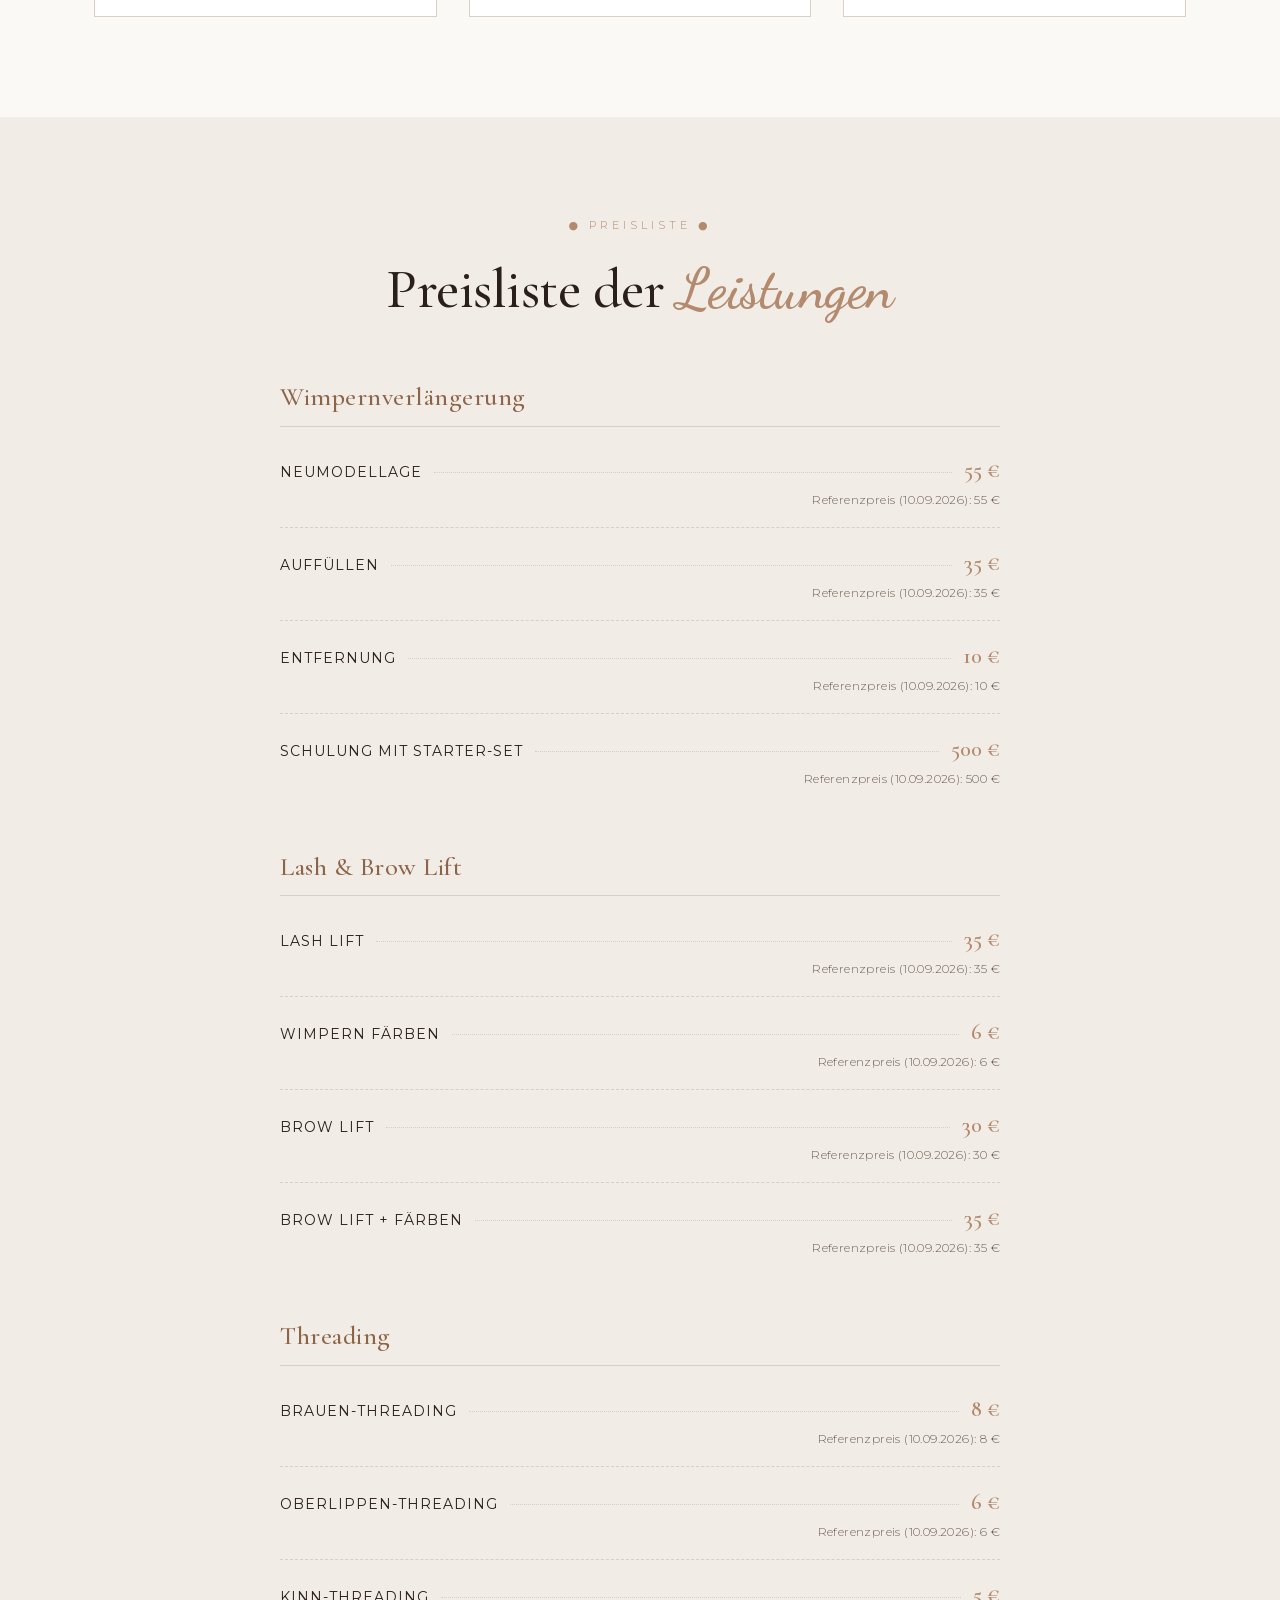
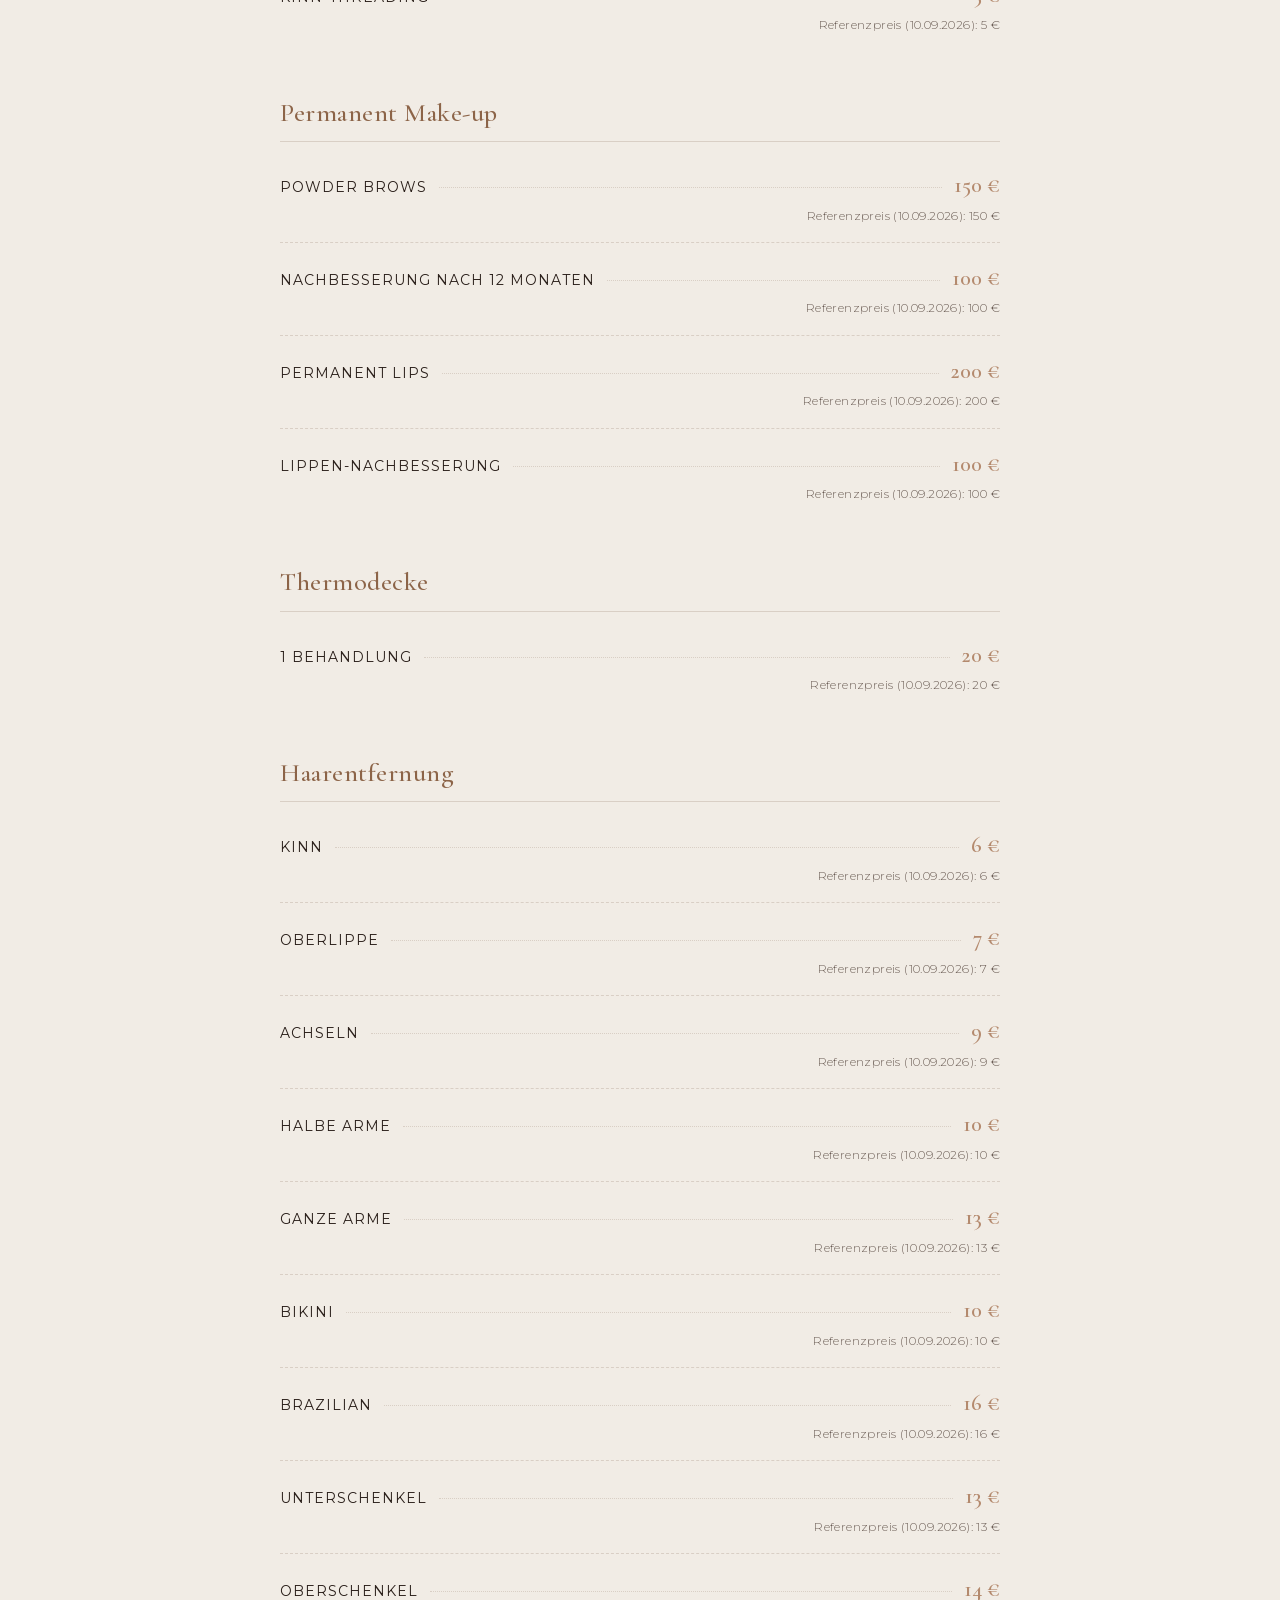
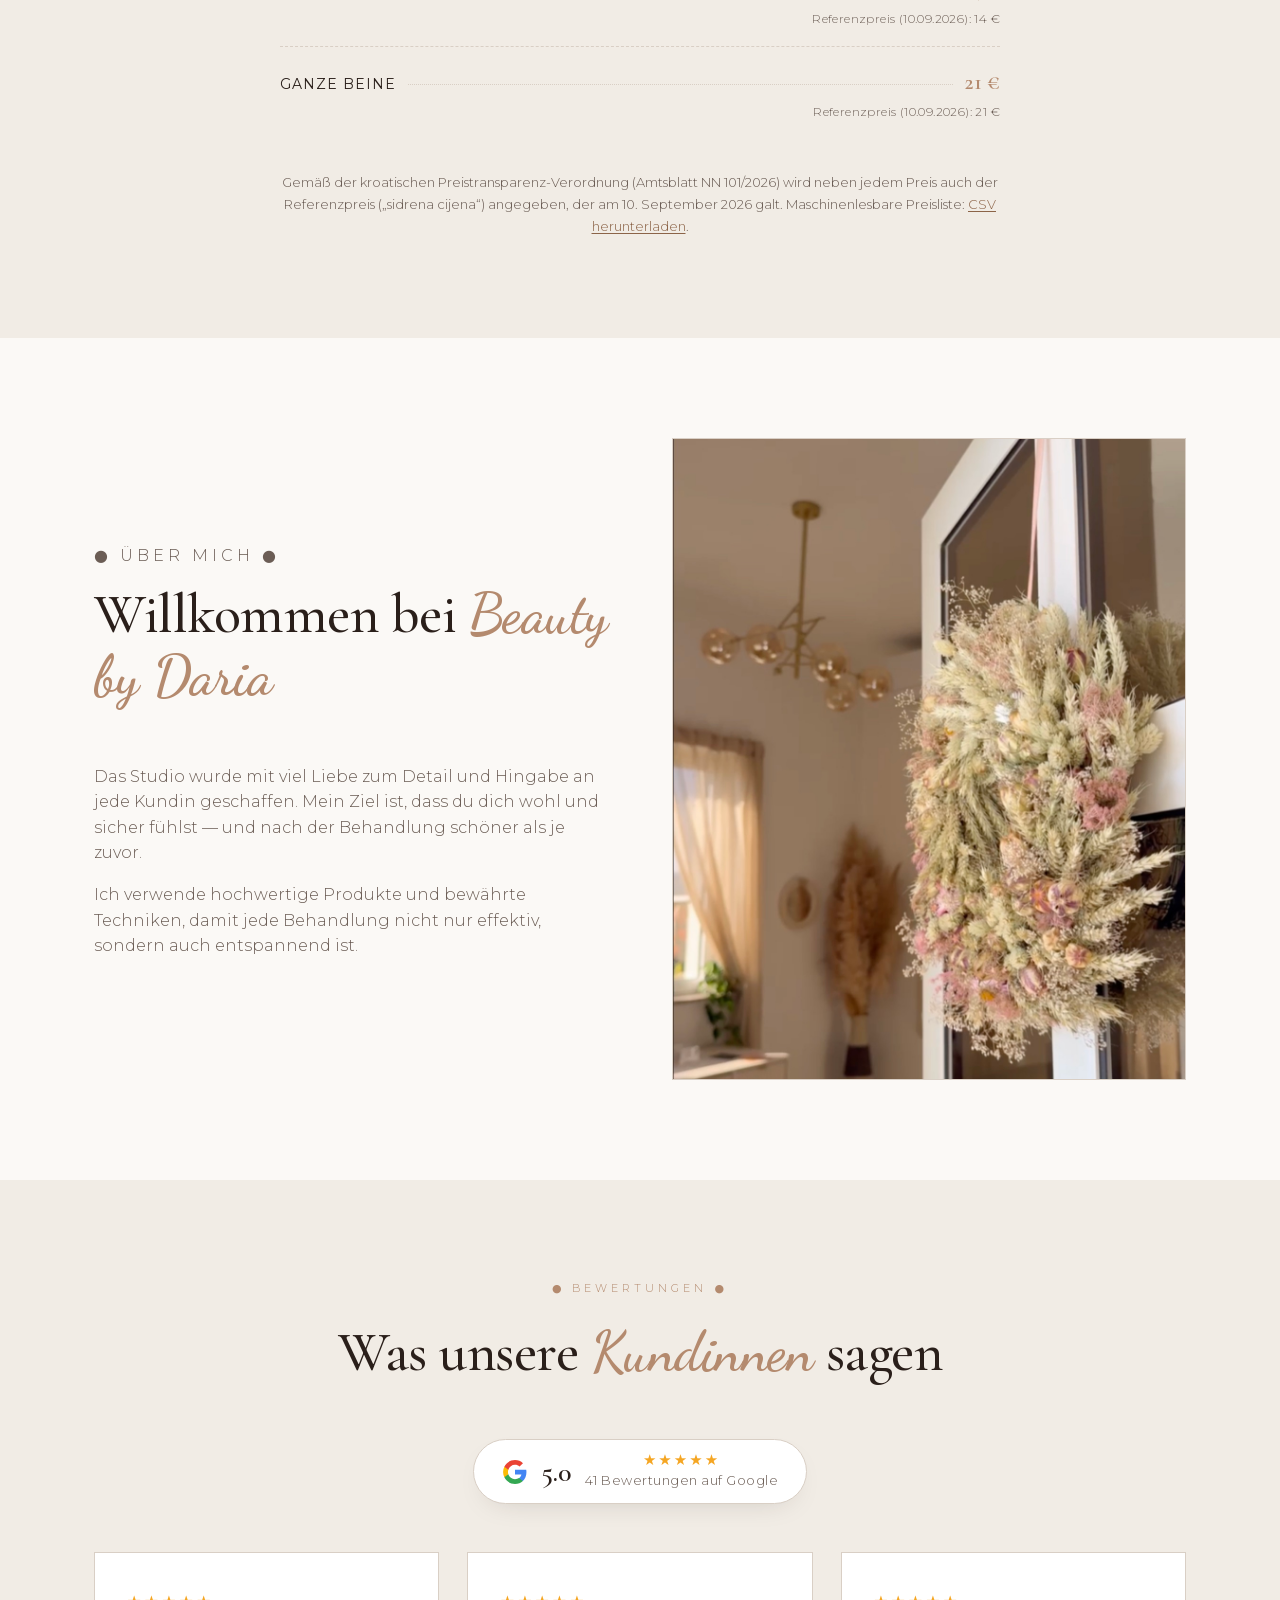
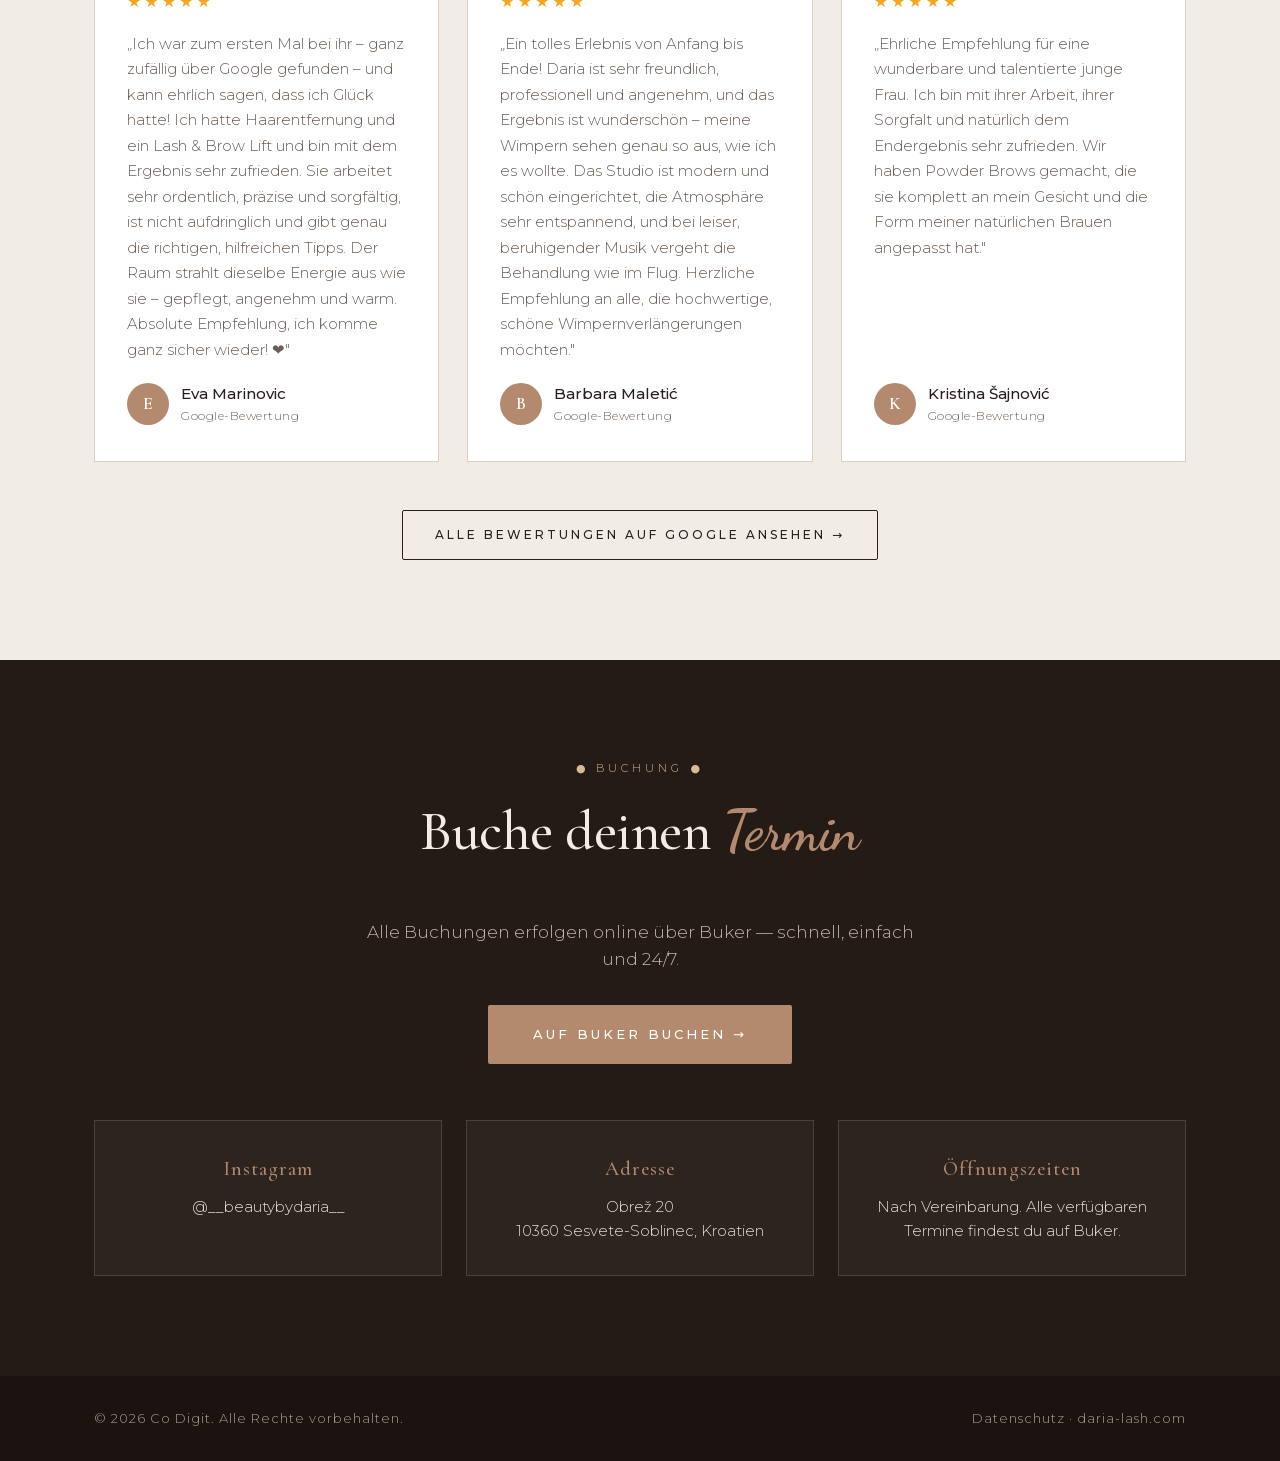
==== commit 2f779d81: "Refresh Google reviews: count 28 -> 41 (rating 5.0), 3 latest review cards (HR/EN/DE) Cards now: Eva" ====
--- a/de/index.html
+++ b/de/index.html
@@ -220,40 +220,40 @@
         <span class="rb-score">5.0</span>
         <span style="display:flex;flex-direction:column;gap:3px">
           <span class="rb-stars">★★★★★</span>
-          <span class="rb-count">28 Bewertungen auf Google</span>
+          <span class="rb-count">41 Bewertungen auf Google</span>
         </span>
       </a>
     </div>
     <div class="reviews">
       <div class="review-card">
         <div class="review-stars">★★★★★</div>
-        <p class="review-text">„Rundum zufrieden mit dem Service! Daria ist sehr professionell, freundlich und aufmerksam. Meine Wimpern sind genau so geworden, wie ich es wollte – natürlich, gepflegt und wunderschön geformt. Angenehme Atmosphäre, präzise und hochwertige Arbeit. Herzliche Empfehlung an alle, die eine erstklassige Wimpernverlängerung suchen!"</p>
+        <p class="review-text">„Ich war zum ersten Mal bei ihr – ganz zufällig über Google gefunden – und kann ehrlich sagen, dass ich Glück hatte! Ich hatte Haarentfernung und ein Lash &amp; Brow Lift und bin mit dem Ergebnis sehr zufrieden. Sie arbeitet sehr ordentlich, präzise und sorgfältig, ist nicht aufdringlich und gibt genau die richtigen, hilfreichen Tipps. Der Raum strahlt dieselbe Energie aus wie sie – gepflegt, angenehm und warm. Absolute Empfehlung, ich komme ganz sicher wieder! ❤️"</p>
         <div class="review-author">
-          <div class="review-avatar">N</div>
+          <div class="review-avatar">E</div>
           <div>
-            <div class="review-name">Nika Bahmet</div>
+            <div class="review-name">Eva Marinovic</div>
             <div class="review-src">Google-Bewertung</div>
           </div>
         </div>
       </div>
       <div class="review-card">
         <div class="review-stars">★★★★★</div>
-        <p class="review-text">„Bei meinen Wimpern vertraue ich niemandem außer Daria. Hervorragende Arbeit und echtes Verständnis für meine Wünsche. Sehr freundlich, entgegenkommend und flexibel — sogar mein wenige Monate altes Baby war beim Termin dabei. Das Studio ist atemberaubend. Wir sehen uns wieder!"</p>
+        <p class="review-text">„Ein tolles Erlebnis von Anfang bis Ende! Daria ist sehr freundlich, professionell und angenehm, und das Ergebnis ist wunderschön – meine Wimpern sehen genau so aus, wie ich es wollte. Das Studio ist modern und schön eingerichtet, die Atmosphäre sehr entspannend, und bei leiser, beruhigender Musik vergeht die Behandlung wie im Flug. Herzliche Empfehlung an alle, die hochwertige, schöne Wimpernverlängerungen möchten."</p>
         <div class="review-author">
-          <div class="review-avatar">M</div>
+          <div class="review-avatar">B</div>
           <div>
-            <div class="review-name">Marina Radoš Biuk</div>
+            <div class="review-name">Barbara Maletić</div>
             <div class="review-src">Google-Bewertung</div>
           </div>
         </div>
       </div>
       <div class="review-card">
         <div class="review-stars">★★★★★</div>
-        <p class="review-text">„Niemand hat meine Augenbrauen je so perfekt gemacht wie Daria. Ich bin überglücklich, so eine sorgfältige und professionelle Person gefunden zu haben, der ich mich bedenkenlos anvertrauen kann."</p>
+        <p class="review-text">„Ehrliche Empfehlung für eine wunderbare und talentierte junge Frau. Ich bin mit ihrer Arbeit, ihrer Sorgfalt und natürlich dem Endergebnis sehr zufrieden. Wir haben Powder Brows gemacht, die sie komplett an mein Gesicht und die Form meiner natürlichen Brauen angepasst hat."</p>
         <div class="review-author">
-          <div class="review-avatar">D</div>
+          <div class="review-avatar">K</div>
           <div>
-            <div class="review-name">Darija Čiček</div>
+            <div class="review-name">Kristina Šajnović</div>
             <div class="review-src">Google-Bewertung</div>
           </div>
         </div>
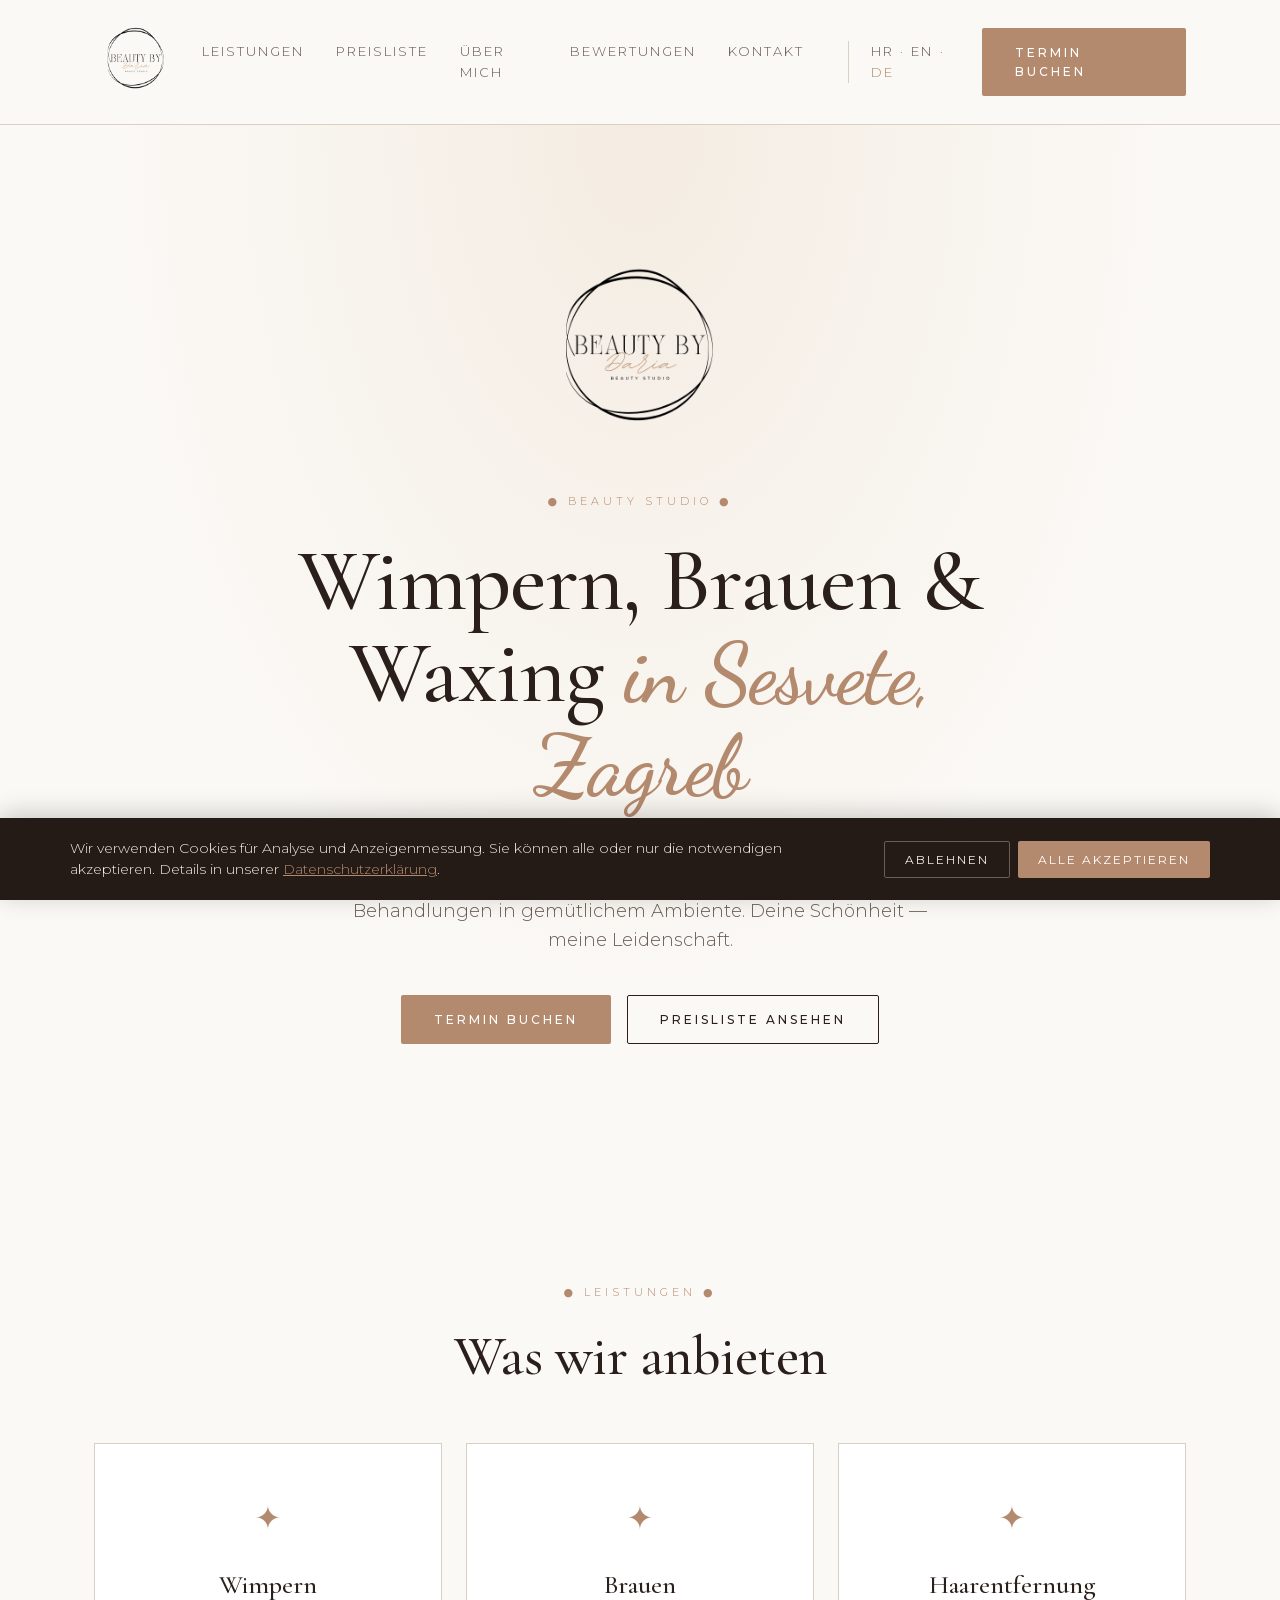
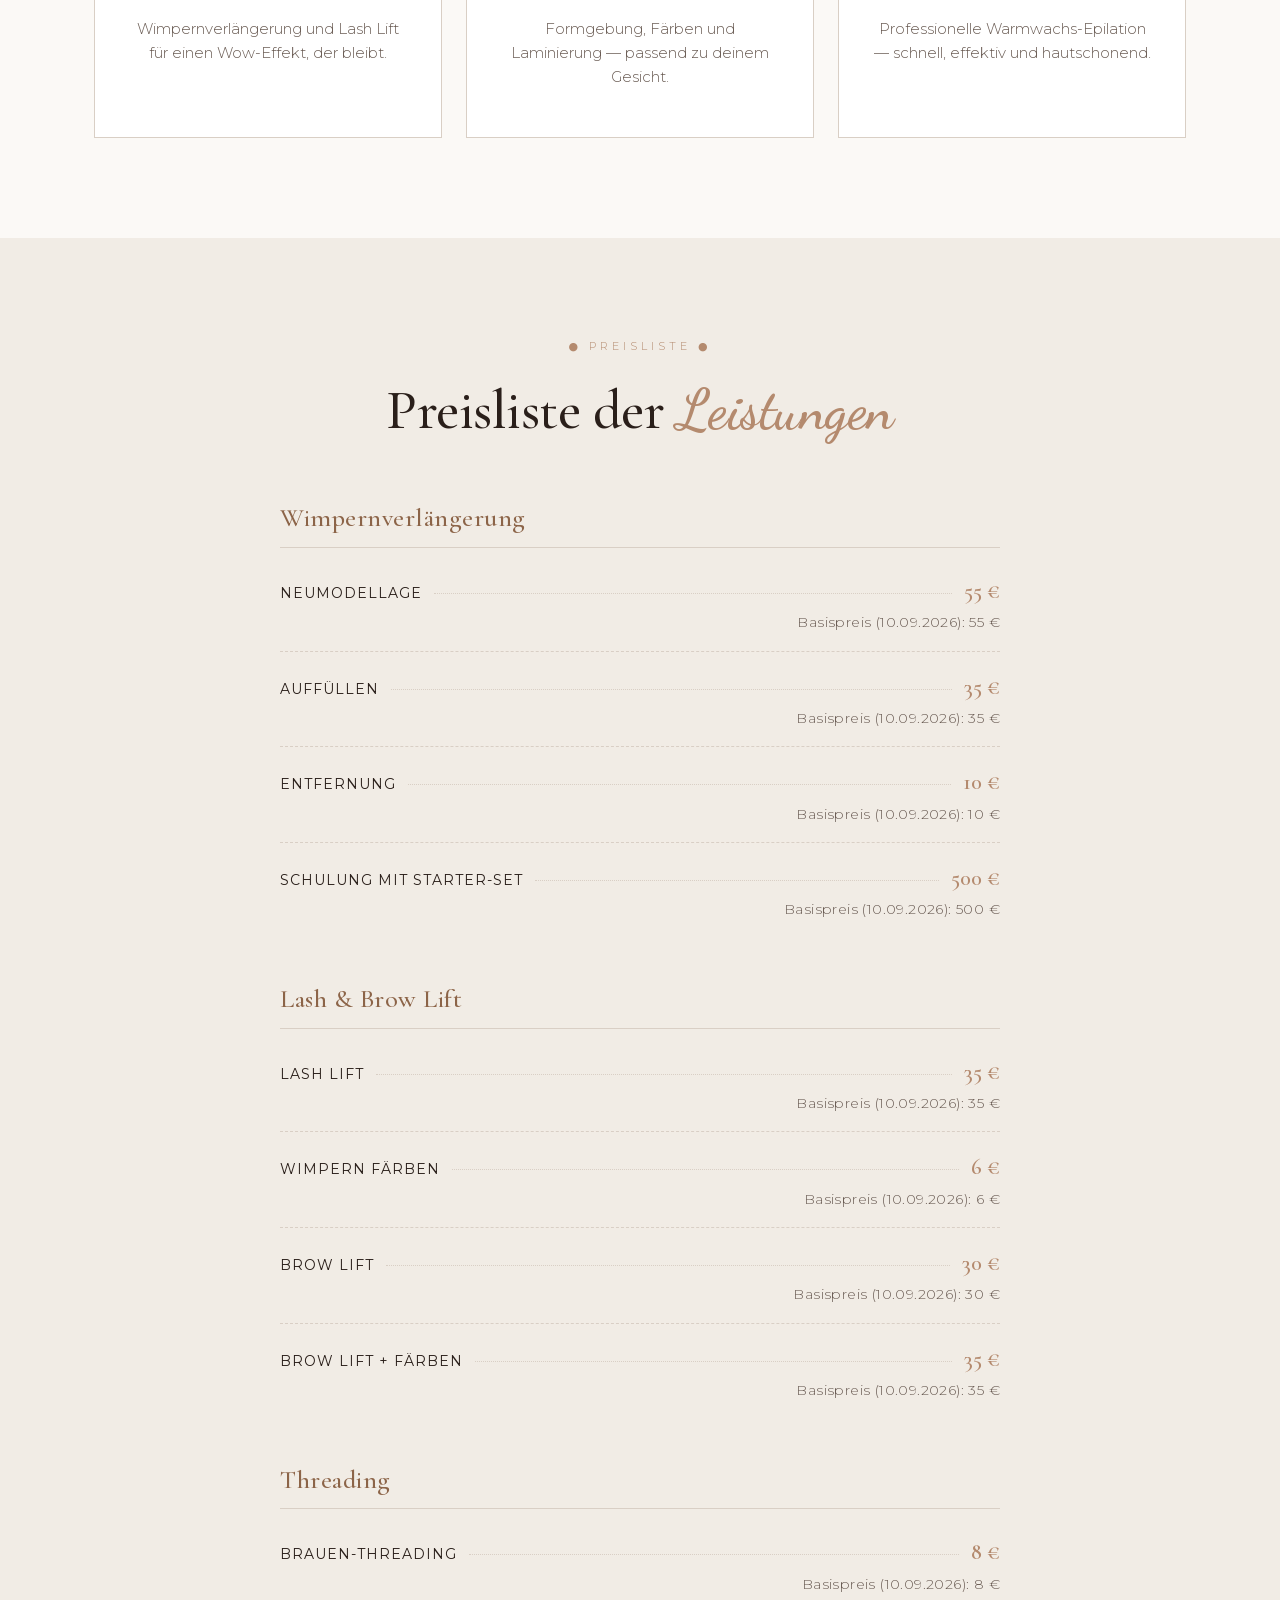
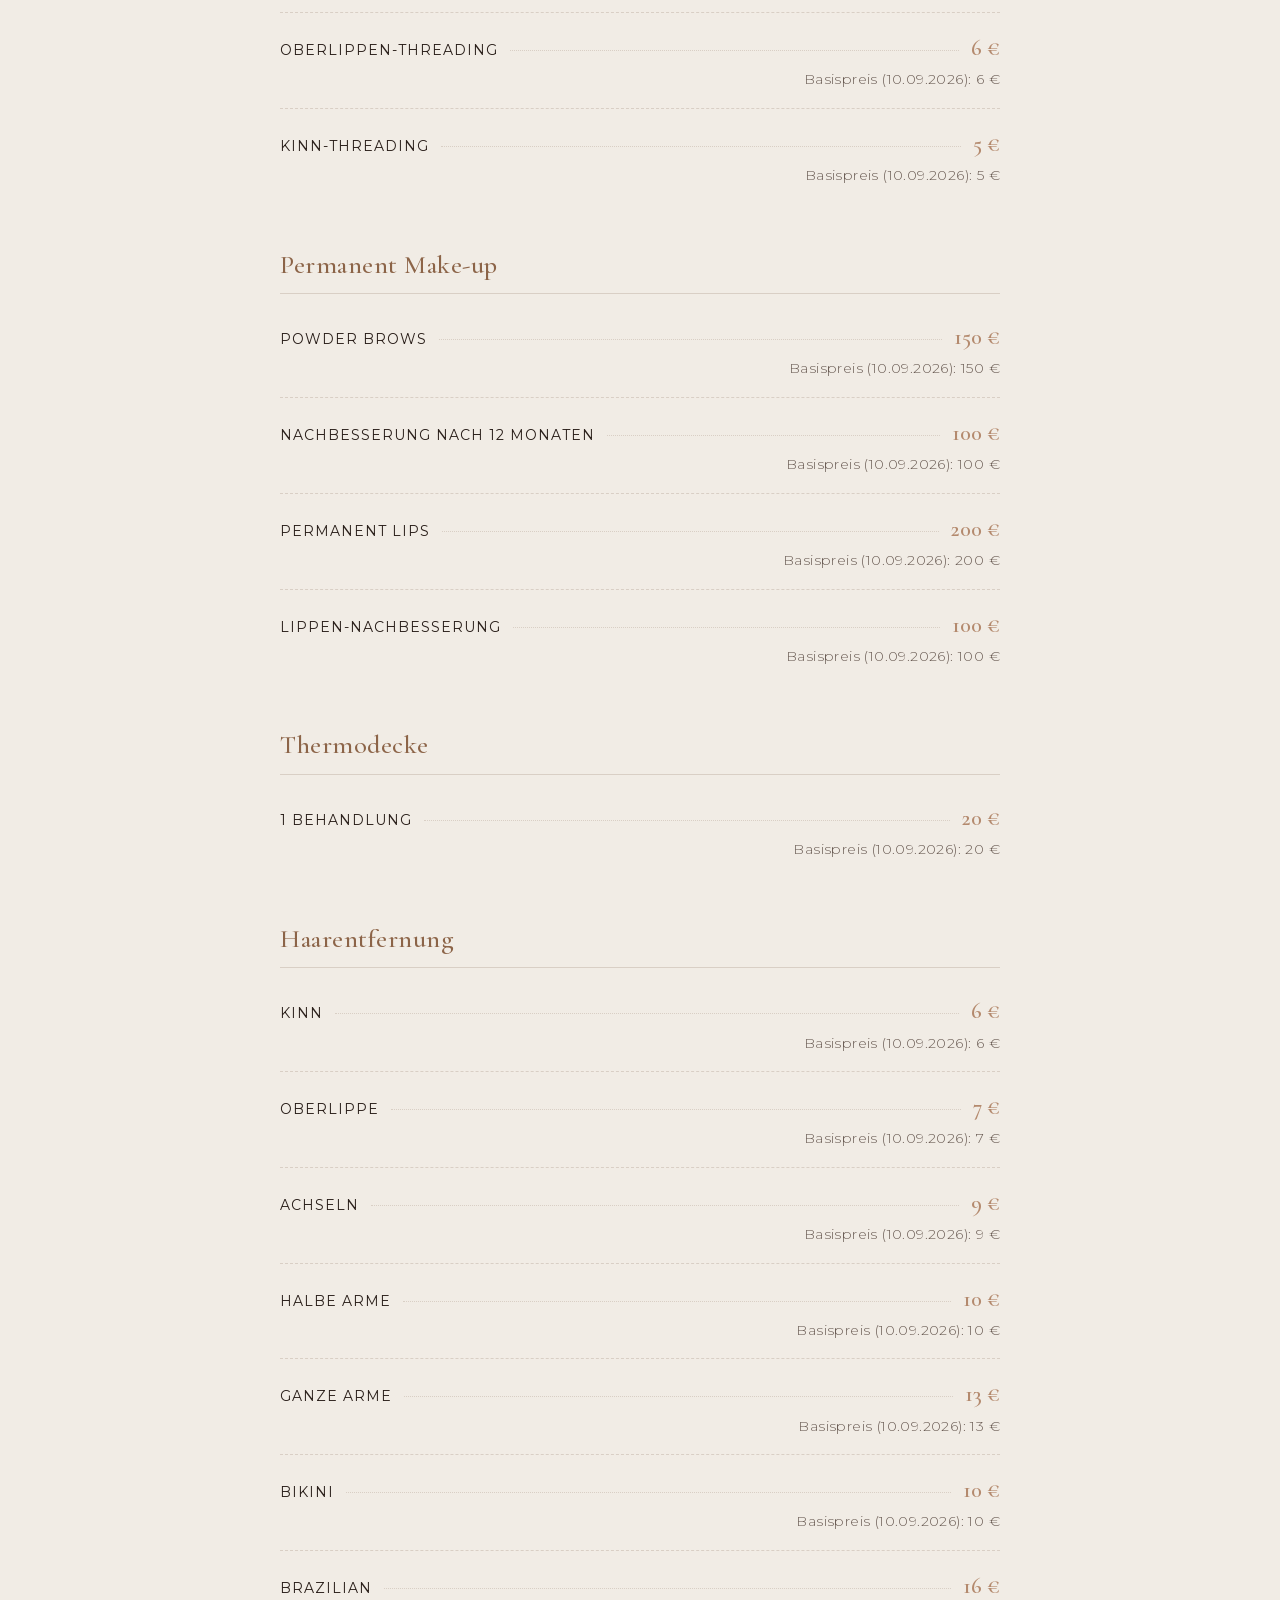
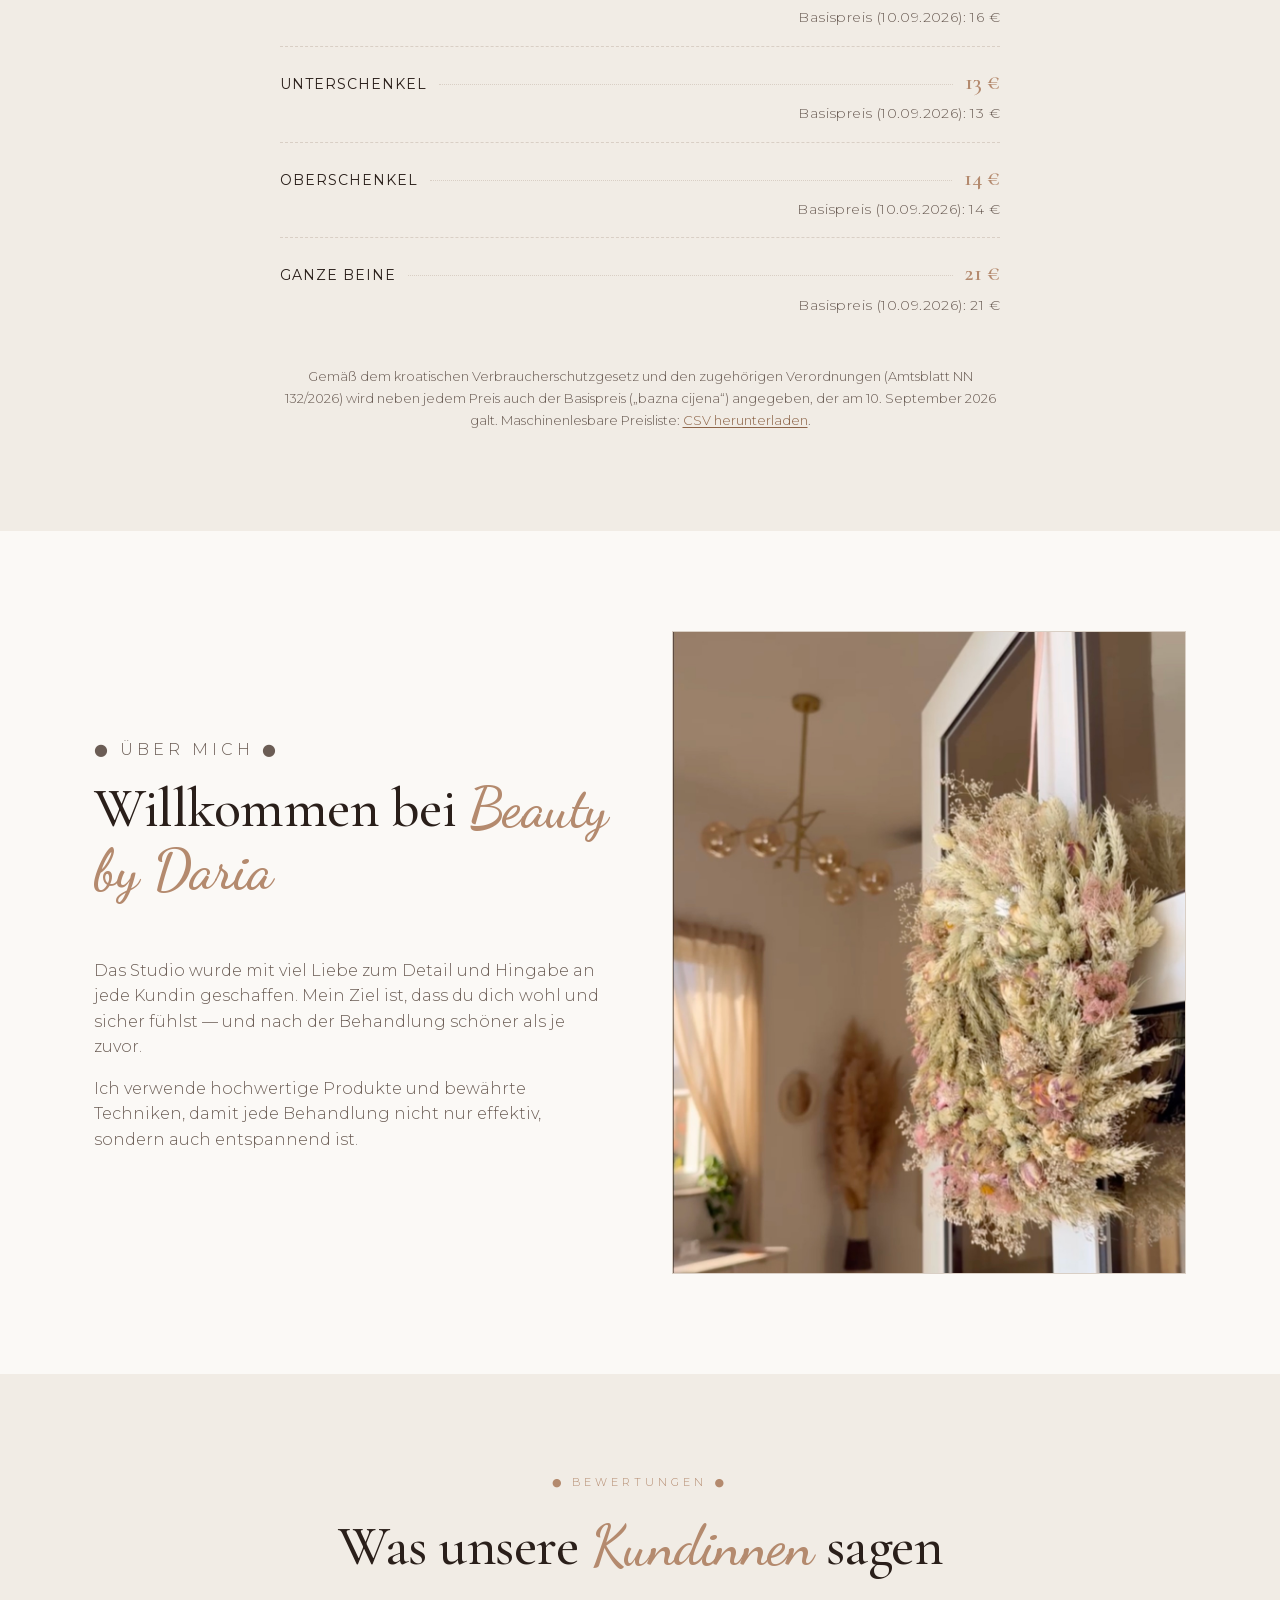
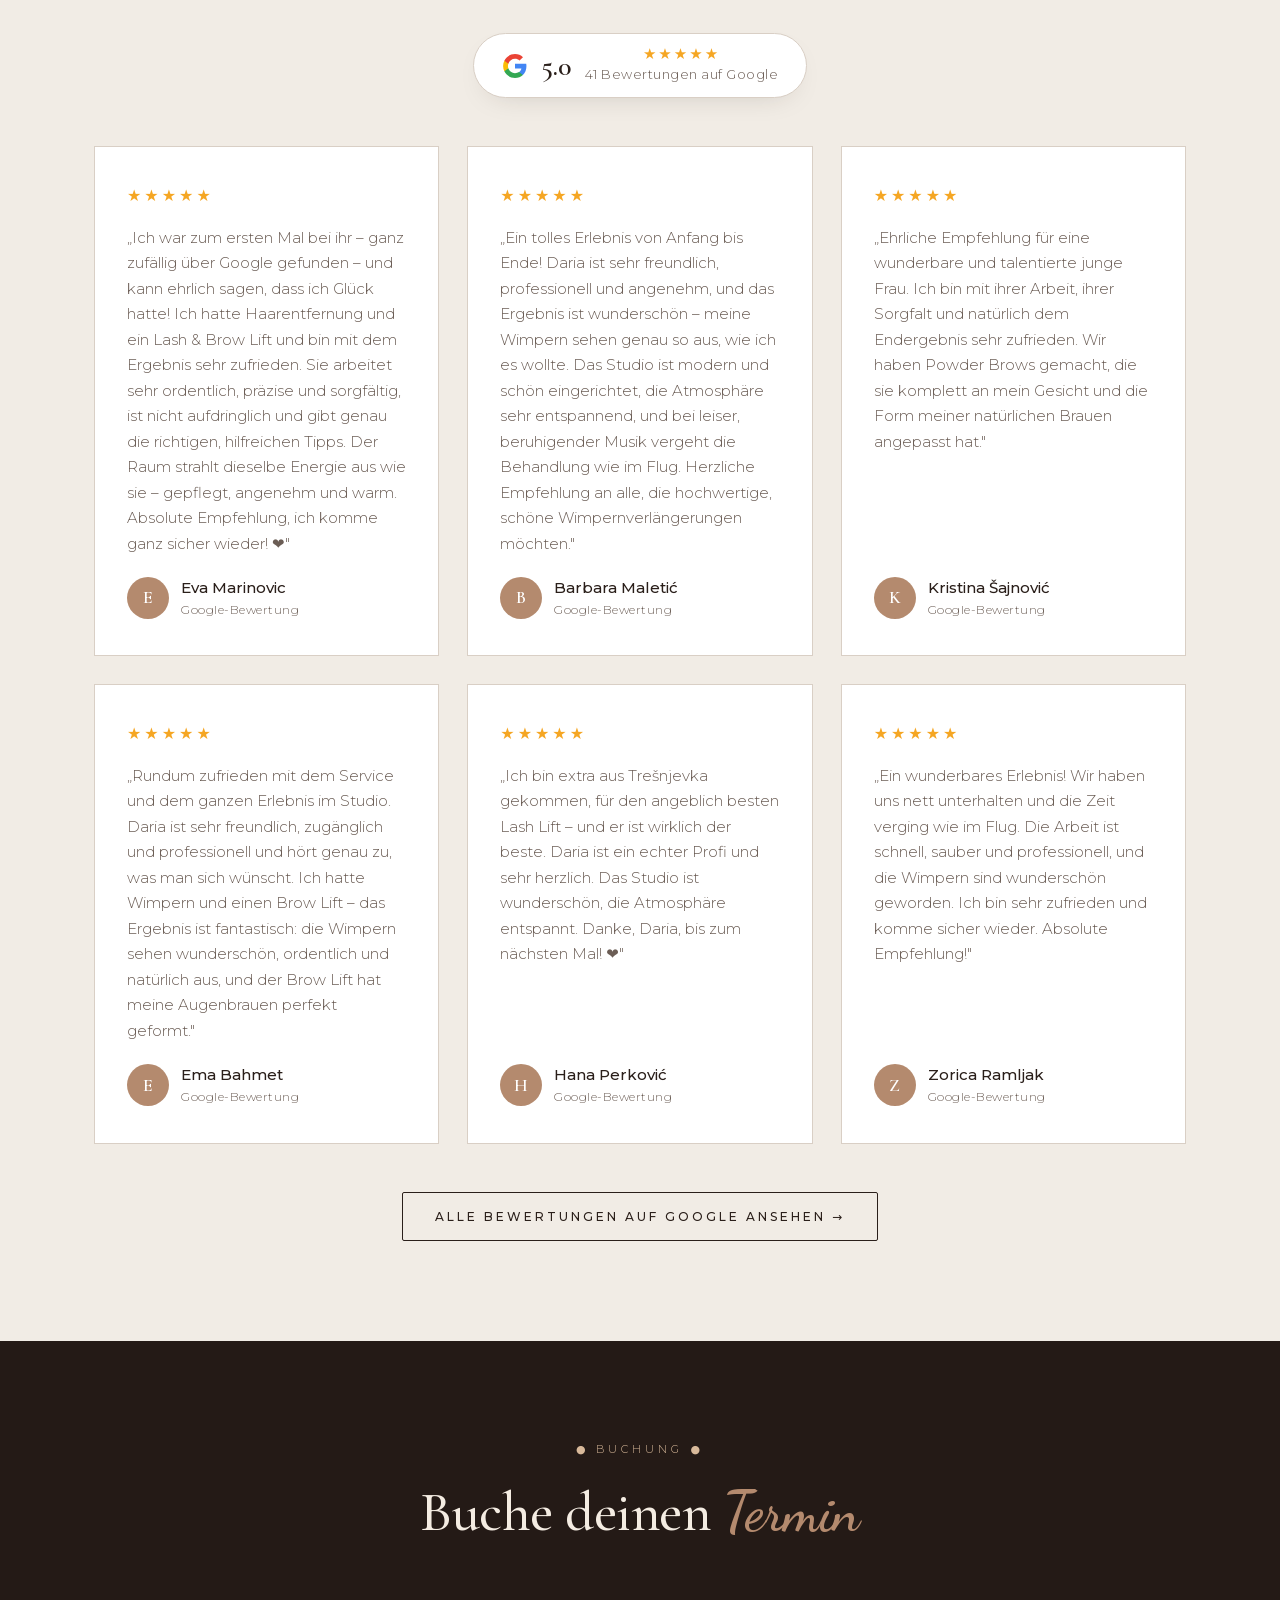
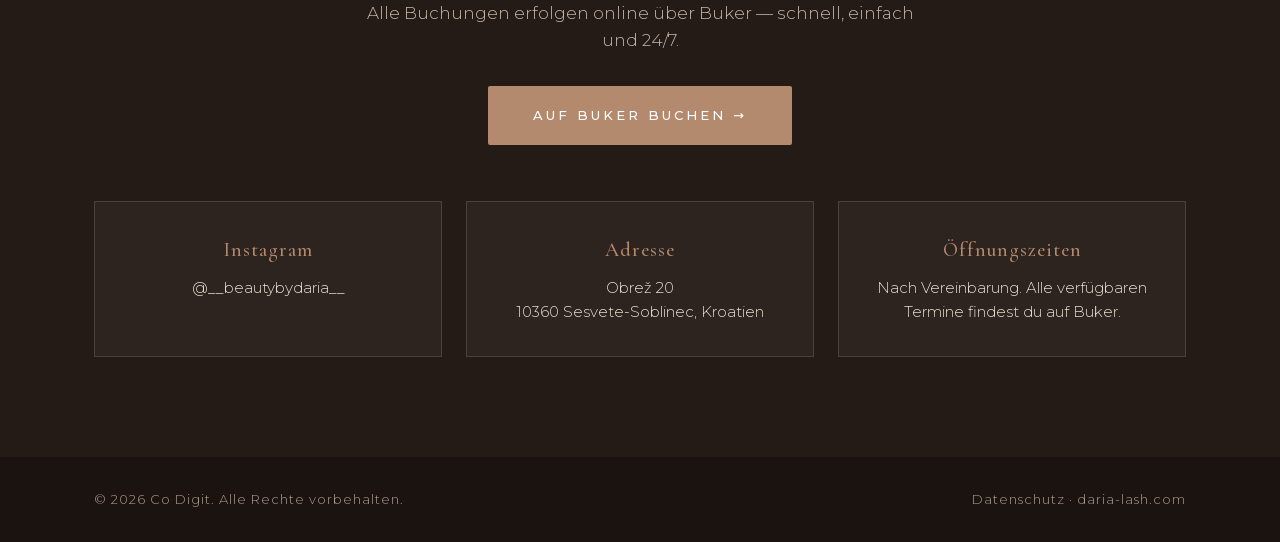
==== commit d451f597: "Bazna cijena (NN 132/2026) + MBO/OIB CSV, 6 Google reviews, 4 HR service pages, keyword H1, www->ape" ====
--- a/de/index.html
+++ b/de/index.html
@@ -38,7 +38,7 @@
 <link rel="preload" as="image" href="../images/logo.png" fetchpriority="high">
 <link rel="preload" as="font" type="font/woff2" href="../fonts/cormorant-garamond-500-latin.woff2" crossorigin>
 <link rel="preload" as="font" type="font/woff2" href="../fonts/dancing-script-600-latin.woff2" crossorigin>
-<link rel="stylesheet" href="../style.css?v=20260915">
+<link rel="stylesheet" href="../style.css?v=20261118">
 
 <!-- Google Consent Mode v2 — default denied, updated by cookie banner -->
 <script>
@@ -104,8 +104,8 @@
   <div class="container hero-inner">
     <img src="../images/logo.png" alt="Beauty by Daria" class="hero-logo" fetchpriority="high" width="220" height="220">
     <p class="eyebrow">● Beauty Studio ●</p>
-    <h1>Eleganz in <em>jedem Detail</em></h1>
-    <p class="lead">Wimpernverlängerung, Brauen­gestaltung, professionelle Haarentfernung und Beauty-Behandlungen in gemütlichem Ambiente. Deine Schönheit — meine Leidenschaft.</p>
+    <h1>Wimpern, Brauen &amp; Waxing <em>in Sesvete, Zagreb</em></h1>
+    <p class="lead">Eleganz in jedem Detail. Wimpernverlängerung, Brauen­gestaltung, professionelle Haarentfernung und Beauty-Behandlungen in gemütlichem Ambiente. Deine Schönheit — meine Leidenschaft.</p>
     <div class="hero-cta">
       <a href="https://buker.hr/salon/beauty-by-daria" target="_blank" rel="noopener" class="btn btn-primary">Termin buchen</a>
       <a href="#cjenik" class="btn btn-ghost">Preisliste ansehen</a>
@@ -145,56 +145,56 @@
 
       <h3 class="price-group">Wimpernverlängerung</h3>
       <ul class="price-list">
-        <li><span>Neumodellage</span><span class="dots"></span><span class="price">55 €</span><span class="price-anchor">Referenzpreis (10.09.2026): 55 €</span></li>
-        <li><span>Auffüllen</span><span class="dots"></span><span class="price">35 €</span><span class="price-anchor">Referenzpreis (10.09.2026): 35 €</span></li>
-        <li><span>Entfernung</span><span class="dots"></span><span class="price">10 €</span><span class="price-anchor">Referenzpreis (10.09.2026): 10 €</span></li>
-        <li><span>Schulung mit Starter-Set</span><span class="dots"></span><span class="price">500 €</span><span class="price-anchor">Referenzpreis (10.09.2026): 500 €</span></li>
+        <li><span>Neumodellage</span><span class="dots"></span><span class="price">55 €</span><span class="price-anchor">Basispreis (10.09.2026): 55 €</span></li>
+        <li><span>Auffüllen</span><span class="dots"></span><span class="price">35 €</span><span class="price-anchor">Basispreis (10.09.2026): 35 €</span></li>
+        <li><span>Entfernung</span><span class="dots"></span><span class="price">10 €</span><span class="price-anchor">Basispreis (10.09.2026): 10 €</span></li>
+        <li><span>Schulung mit Starter-Set</span><span class="dots"></span><span class="price">500 €</span><span class="price-anchor">Basispreis (10.09.2026): 500 €</span></li>
       </ul>
 
       <h3 class="price-group">Lash &amp; Brow Lift</h3>
       <ul class="price-list">
-        <li><span>Lash Lift</span><span class="dots"></span><span class="price">35 €</span><span class="price-anchor">Referenzpreis (10.09.2026): 35 €</span></li>
-        <li><span>Wimpern färben</span><span class="dots"></span><span class="price">6 €</span><span class="price-anchor">Referenzpreis (10.09.2026): 6 €</span></li>
-        <li><span>Brow Lift</span><span class="dots"></span><span class="price">30 €</span><span class="price-anchor">Referenzpreis (10.09.2026): 30 €</span></li>
-        <li><span>Brow Lift + Färben</span><span class="dots"></span><span class="price">35 €</span><span class="price-anchor">Referenzpreis (10.09.2026): 35 €</span></li>
+        <li><span>Lash Lift</span><span class="dots"></span><span class="price">35 €</span><span class="price-anchor">Basispreis (10.09.2026): 35 €</span></li>
+        <li><span>Wimpern färben</span><span class="dots"></span><span class="price">6 €</span><span class="price-anchor">Basispreis (10.09.2026): 6 €</span></li>
+        <li><span>Brow Lift</span><span class="dots"></span><span class="price">30 €</span><span class="price-anchor">Basispreis (10.09.2026): 30 €</span></li>
+        <li><span>Brow Lift + Färben</span><span class="dots"></span><span class="price">35 €</span><span class="price-anchor">Basispreis (10.09.2026): 35 €</span></li>
       </ul>
 
       <h3 class="price-group">Threading</h3>
       <ul class="price-list">
-        <li><span>Brauen-Threading</span><span class="dots"></span><span class="price">8 €</span><span class="price-anchor">Referenzpreis (10.09.2026): 8 €</span></li>
-        <li><span>Oberlippen-Threading</span><span class="dots"></span><span class="price">6 €</span><span class="price-anchor">Referenzpreis (10.09.2026): 6 €</span></li>
-        <li><span>Kinn-Threading</span><span class="dots"></span><span class="price">5 €</span><span class="price-anchor">Referenzpreis (10.09.2026): 5 €</span></li>
+        <li><span>Brauen-Threading</span><span class="dots"></span><span class="price">8 €</span><span class="price-anchor">Basispreis (10.09.2026): 8 €</span></li>
+        <li><span>Oberlippen-Threading</span><span class="dots"></span><span class="price">6 €</span><span class="price-anchor">Basispreis (10.09.2026): 6 €</span></li>
+        <li><span>Kinn-Threading</span><span class="dots"></span><span class="price">5 €</span><span class="price-anchor">Basispreis (10.09.2026): 5 €</span></li>
       </ul>
 
       <h3 class="price-group">Permanent Make-up</h3>
       <ul class="price-list">
-        <li><span>Powder Brows</span><span class="dots"></span><span class="price">150 €</span><span class="price-anchor">Referenzpreis (10.09.2026): 150 €</span></li>
-        <li><span>Nachbesserung nach 12 Monaten</span><span class="dots"></span><span class="price">100 €</span><span class="price-anchor">Referenzpreis (10.09.2026): 100 €</span></li>
-        <li><span>Permanent Lips</span><span class="dots"></span><span class="price">200 €</span><span class="price-anchor">Referenzpreis (10.09.2026): 200 €</span></li>
-        <li><span>Lippen-Nachbesserung</span><span class="dots"></span><span class="price">100 €</span><span class="price-anchor">Referenzpreis (10.09.2026): 100 €</span></li>
+        <li><span>Powder Brows</span><span class="dots"></span><span class="price">150 €</span><span class="price-anchor">Basispreis (10.09.2026): 150 €</span></li>
+        <li><span>Nachbesserung nach 12 Monaten</span><span class="dots"></span><span class="price">100 €</span><span class="price-anchor">Basispreis (10.09.2026): 100 €</span></li>
+        <li><span>Permanent Lips</span><span class="dots"></span><span class="price">200 €</span><span class="price-anchor">Basispreis (10.09.2026): 200 €</span></li>
+        <li><span>Lippen-Nachbesserung</span><span class="dots"></span><span class="price">100 €</span><span class="price-anchor">Basispreis (10.09.2026): 100 €</span></li>
       </ul>
 
       <h3 class="price-group">Thermodecke</h3>
       <ul class="price-list">
-        <li><span>1 Behandlung</span><span class="dots"></span><span class="price">20 €</span><span class="price-anchor">Referenzpreis (10.09.2026): 20 €</span></li>
+        <li><span>1 Behandlung</span><span class="dots"></span><span class="price">20 €</span><span class="price-anchor">Basispreis (10.09.2026): 20 €</span></li>
       </ul>
 
       <h3 class="price-group">Haarentfernung</h3>
       <ul class="price-list">
-        <li><span>Kinn</span><span class="dots"></span><span class="price">6 €</span><span class="price-anchor">Referenzpreis (10.09.2026): 6 €</span></li>
-        <li><span>Oberlippe</span><span class="dots"></span><span class="price">7 €</span><span class="price-anchor">Referenzpreis (10.09.2026): 7 €</span></li>
-        <li><span>Achseln</span><span class="dots"></span><span class="price">9 €</span><span class="price-anchor">Referenzpreis (10.09.2026): 9 €</span></li>
-        <li><span>Halbe Arme</span><span class="dots"></span><span class="price">10 €</span><span class="price-anchor">Referenzpreis (10.09.2026): 10 €</span></li>
-        <li><span>Ganze Arme</span><span class="dots"></span><span class="price">13 €</span><span class="price-anchor">Referenzpreis (10.09.2026): 13 €</span></li>
-        <li><span>Bikini</span><span class="dots"></span><span class="price">10 €</span><span class="price-anchor">Referenzpreis (10.09.2026): 10 €</span></li>
-        <li><span>Brazilian</span><span class="dots"></span><span class="price">16 €</span><span class="price-anchor">Referenzpreis (10.09.2026): 16 €</span></li>
-        <li><span>Unterschenkel</span><span class="dots"></span><span class="price">13 €</span><span class="price-anchor">Referenzpreis (10.09.2026): 13 €</span></li>
-        <li><span>Oberschenkel</span><span class="dots"></span><span class="price">14 €</span><span class="price-anchor">Referenzpreis (10.09.2026): 14 €</span></li>
-        <li><span>Ganze Beine</span><span class="dots"></span><span class="price">21 €</span><span class="price-anchor">Referenzpreis (10.09.2026): 21 €</span></li>
-      </ul>
-
-    </div>
-    <p class="price-note">Gemäß der kroatischen Preistransparenz-Verordnung (Amtsblatt NN 101/2026) wird neben jedem Preis auch der Referenzpreis („sidrena cijena“) angegeben, der am 10. September 2026 galt. Maschinenlesbare Preisliste: <a href="../cjenik/Kozmeticki_salon_Obrez_20_Sesvete-Soblinec_Beauty_by_Daria_1_20260915_0741.csv">CSV herunterladen</a>.</p>
+        <li><span>Kinn</span><span class="dots"></span><span class="price">6 €</span><span class="price-anchor">Basispreis (10.09.2026): 6 €</span></li>
+        <li><span>Oberlippe</span><span class="dots"></span><span class="price">7 €</span><span class="price-anchor">Basispreis (10.09.2026): 7 €</span></li>
+        <li><span>Achseln</span><span class="dots"></span><span class="price">9 €</span><span class="price-anchor">Basispreis (10.09.2026): 9 €</span></li>
+        <li><span>Halbe Arme</span><span class="dots"></span><span class="price">10 €</span><span class="price-anchor">Basispreis (10.09.2026): 10 €</span></li>
+        <li><span>Ganze Arme</span><span class="dots"></span><span class="price">13 €</span><span class="price-anchor">Basispreis (10.09.2026): 13 €</span></li>
+        <li><span>Bikini</span><span class="dots"></span><span class="price">10 €</span><span class="price-anchor">Basispreis (10.09.2026): 10 €</span></li>
+        <li><span>Brazilian</span><span class="dots"></span><span class="price">16 €</span><span class="price-anchor">Basispreis (10.09.2026): 16 €</span></li>
+        <li><span>Unterschenkel</span><span class="dots"></span><span class="price">13 €</span><span class="price-anchor">Basispreis (10.09.2026): 13 €</span></li>
+        <li><span>Oberschenkel</span><span class="dots"></span><span class="price">14 €</span><span class="price-anchor">Basispreis (10.09.2026): 14 €</span></li>
+        <li><span>Ganze Beine</span><span class="dots"></span><span class="price">21 €</span><span class="price-anchor">Basispreis (10.09.2026): 21 €</span></li>
+      </ul>
+
+    </div>
+    <p class="price-note">Gemäß dem kroatischen Verbraucherschutzgesetz und den zugehörigen Verordnungen (Amtsblatt NN 132/2026) wird neben jedem Preis auch der Basispreis („bazna cijena“) angegeben, der am 10. September 2026 galt. Maschinenlesbare Preisliste: <a href="../cjenik/99025973_27718974341_Kozmeticki_salon_Obrez_20_Sesvete-Soblinec_Beauty_by_Daria_1_USLUGE_1_20261117_2007.csv">CSV herunterladen</a>.</p>
   </div>
 </section>
 
@@ -254,6 +254,39 @@
           <div class="review-avatar">K</div>
           <div>
             <div class="review-name">Kristina Šajnović</div>
+            <div class="review-src">Google-Bewertung</div>
+          </div>
+        </div>
+      </div>
+      <div class="review-card">
+        <div class="review-stars">★★★★★</div>
+        <p class="review-text">„Rundum zufrieden mit dem Service und dem ganzen Erlebnis im Studio. Daria ist sehr freundlich, zugänglich und professionell und hört genau zu, was man sich wünscht. Ich hatte Wimpern und einen Brow Lift – das Ergebnis ist fantastisch: die Wimpern sehen wunderschön, ordentlich und natürlich aus, und der Brow Lift hat meine Augenbrauen perfekt geformt."</p>
+        <div class="review-author">
+          <div class="review-avatar">E</div>
+          <div>
+            <div class="review-name">Ema Bahmet</div>
+            <div class="review-src">Google-Bewertung</div>
+          </div>
+        </div>
+      </div>
+      <div class="review-card">
+        <div class="review-stars">★★★★★</div>
+        <p class="review-text">„Ich bin extra aus Trešnjevka gekommen, für den angeblich besten Lash Lift – und er ist wirklich der beste. Daria ist ein echter Profi und sehr herzlich. Das Studio ist wunderschön, die Atmosphäre entspannt. Danke, Daria, bis zum nächsten Mal! ❤️"</p>
+        <div class="review-author">
+          <div class="review-avatar">H</div>
+          <div>
+            <div class="review-name">Hana Perković</div>
+            <div class="review-src">Google-Bewertung</div>
+          </div>
+        </div>
+      </div>
+      <div class="review-card">
+        <div class="review-stars">★★★★★</div>
+        <p class="review-text">„Ein wunderbares Erlebnis! Wir haben uns nett unterhalten und die Zeit verging wie im Flug. Die Arbeit ist schnell, sauber und professionell, und die Wimpern sind wunderschön geworden. Ich bin sehr zufrieden und komme sicher wieder. Absolute Empfehlung!"</p>
+        <div class="review-author">
+          <div class="review-avatar">Z</div>
+          <div>
+            <div class="review-name">Zorica Ramljak</div>
             <div class="review-src">Google-Bewertung</div>
           </div>
         </div>
--- a/style.css
+++ b/style.css
@@ -79,7 +79,7 @@
 .light{color:#f4ece2}
 
 /* SERVICES */
-.services{display:grid;grid-template-columns:repeat(auto-fit,minmax(280px,1fr));gap:32px}
+.services{display:grid;grid-template-columns:repeat(auto-fit,minmax(230px,1fr));gap:24px}
 .service{background:#fff;padding:48px 32px;text-align:center;border:1px solid var(--line);transition:transform .3s,box-shadow .3s}
 .service:hover{transform:translateY(-4px);box-shadow:0 20px 40px -20px rgba(42,31,26,.15)}
 .service-icon{font-size:32px;color:var(--accent);margin-bottom:20px}
@@ -97,7 +97,7 @@
 .dots{flex:1;border-bottom:1px dotted var(--line);transform:translateY(-4px)}
 .price{font-family:var(--serif);font-size:22px;color:var(--accent);font-weight:600}
 /* sidrena (dodatna) cijena — obvezna uz svaku cijenu od 1.10.2026. (NN 101/2026) */
-.price-anchor{flex-basis:100%;text-align:right;font-size:12px;letter-spacing:.4px;color:var(--muted);line-height:1.4}
+.price-anchor{flex-basis:100%;text-align:right;font-size:14px;letter-spacing:.4px;color:var(--muted);line-height:1.4}
 .price-note{max-width:720px;margin:32px auto 0;font-size:13px;color:var(--muted);line-height:1.7;text-align:center}
 .price-note a{color:var(--accent-dark);text-decoration:underline;text-underline-offset:2px}
 .price-note a:hover{color:var(--accent)}
@@ -155,3 +155,19 @@
 .back-to-top.visible{opacity:1;visibility:visible;transform:translateY(0)}
 .back-to-top:hover{background:var(--accent-dark);transform:translateY(-3px)}
 @media(max-width:768px){.back-to-top{bottom:20px;right:20px;width:44px;height:44px}}
+/* Service pages */
+.hero-sub{padding:80px 0 90px}
+.hero-sub h1{font-size:clamp(36px,5.5vw,64px)}
+.breadcrumb{font-size:12px;letter-spacing:1.5px;color:var(--muted);margin-bottom:20px}
+.breadcrumb a{color:var(--accent-dark)}
+.prose{max-width:720px}
+.prose h2{font-family:var(--serif);font-size:34px;font-weight:500;margin:40px 0 14px}
+.prose h2:first-child{margin-top:0}
+.prose p{color:var(--muted);font-size:17px;line-height:1.75;margin-bottom:16px}
+.faq-item{border-bottom:1px solid var(--line);padding:18px 0}
+.faq-item summary{cursor:pointer;font-family:var(--serif);font-size:22px;font-weight:500}
+.faq-item p{margin:12px 0 0}
+.other-services{color:#c8b8a8;font-size:14px;line-height:2}
+.other-services a{color:#f4ece2;text-decoration:underline;text-underline-offset:3px;margin:0 8px}
+.service-link{display:inline-block;margin-top:16px;font-size:12px;letter-spacing:2px;text-transform:uppercase;color:var(--accent-dark)}
+.footer-services a{margin:0 6px}
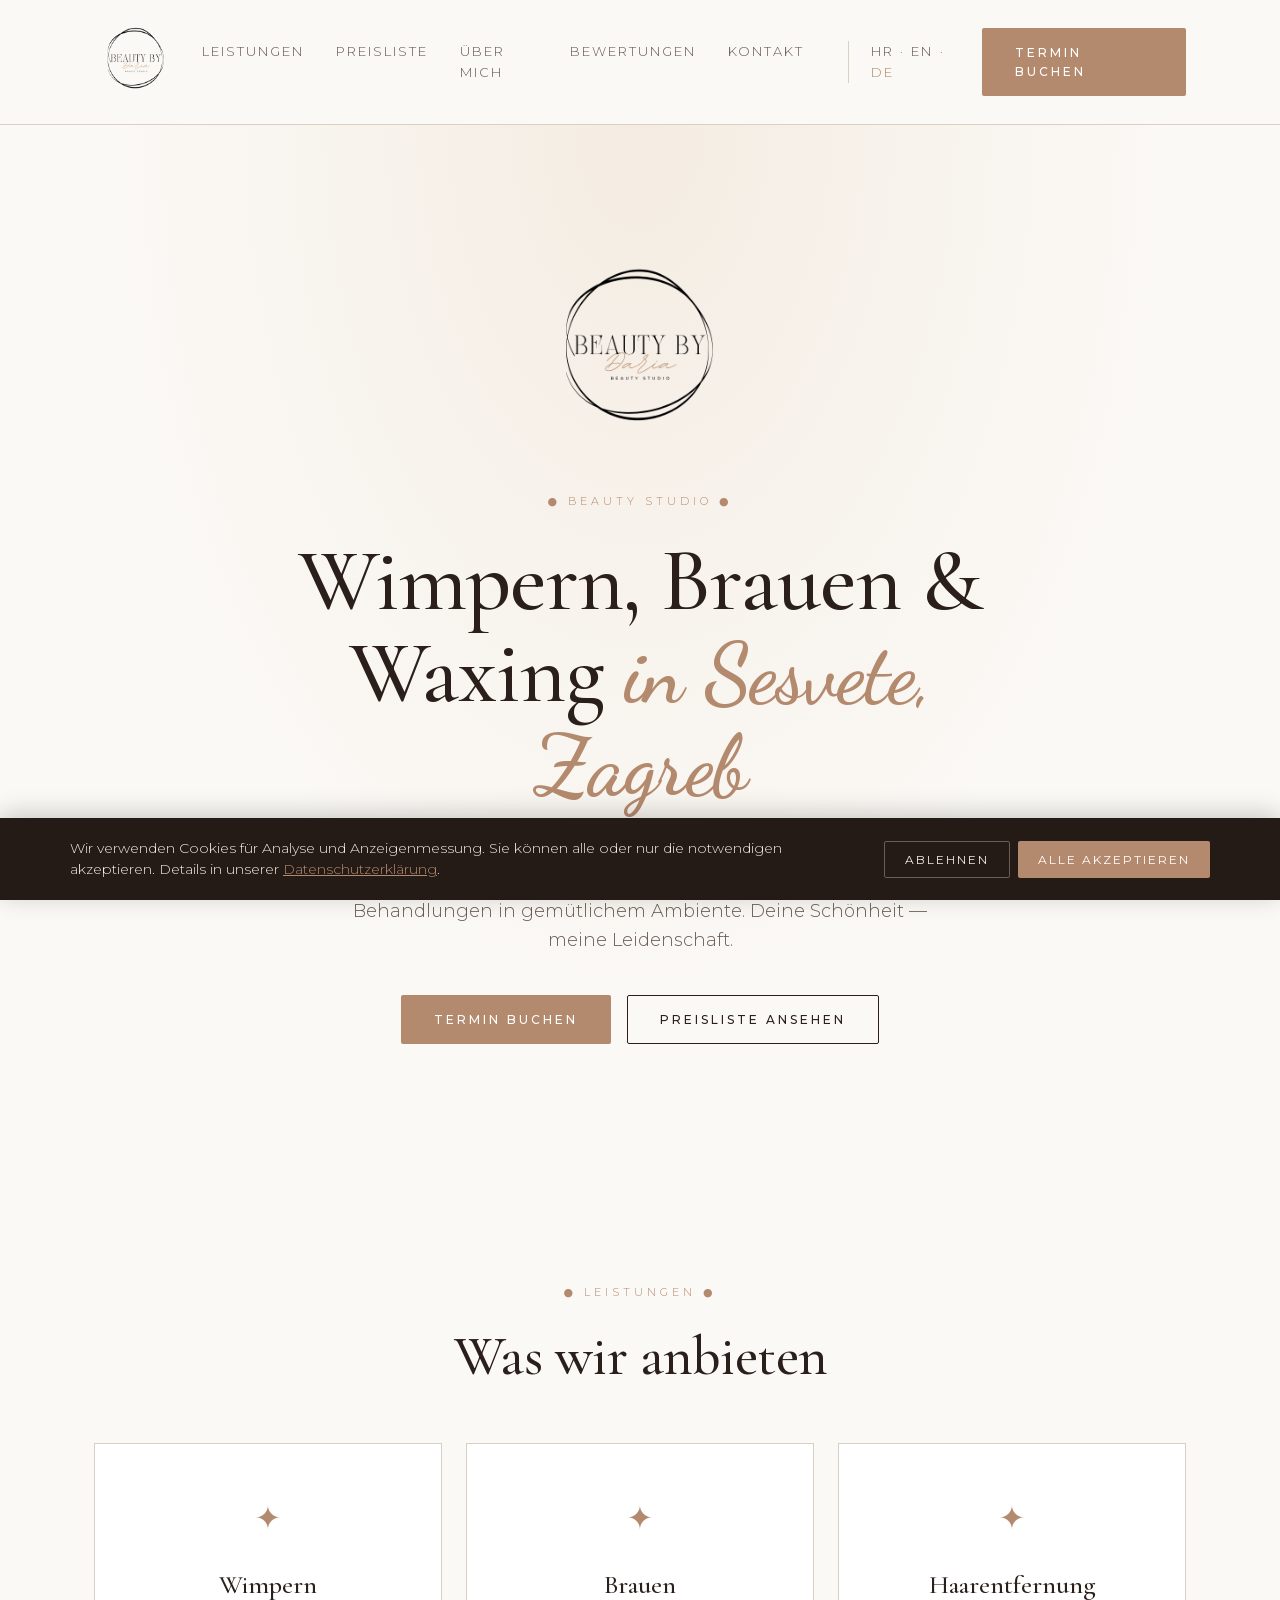
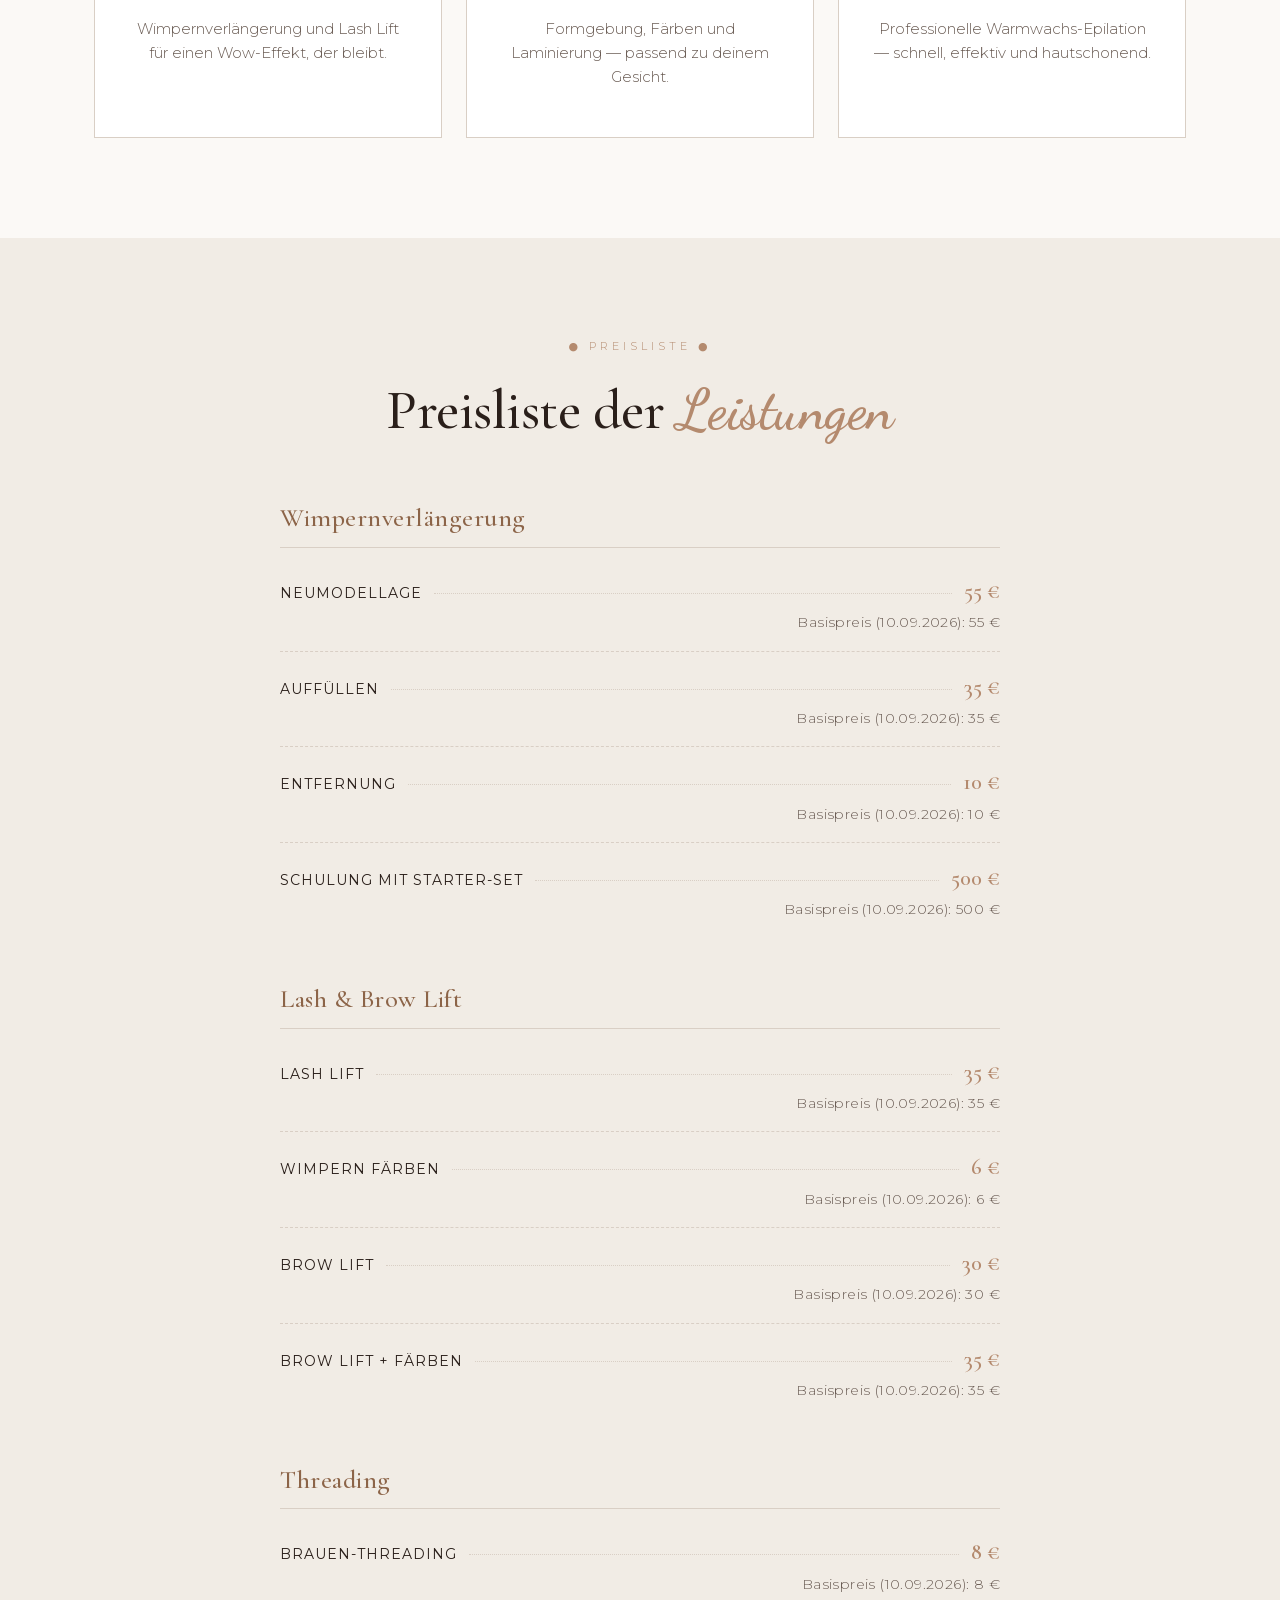
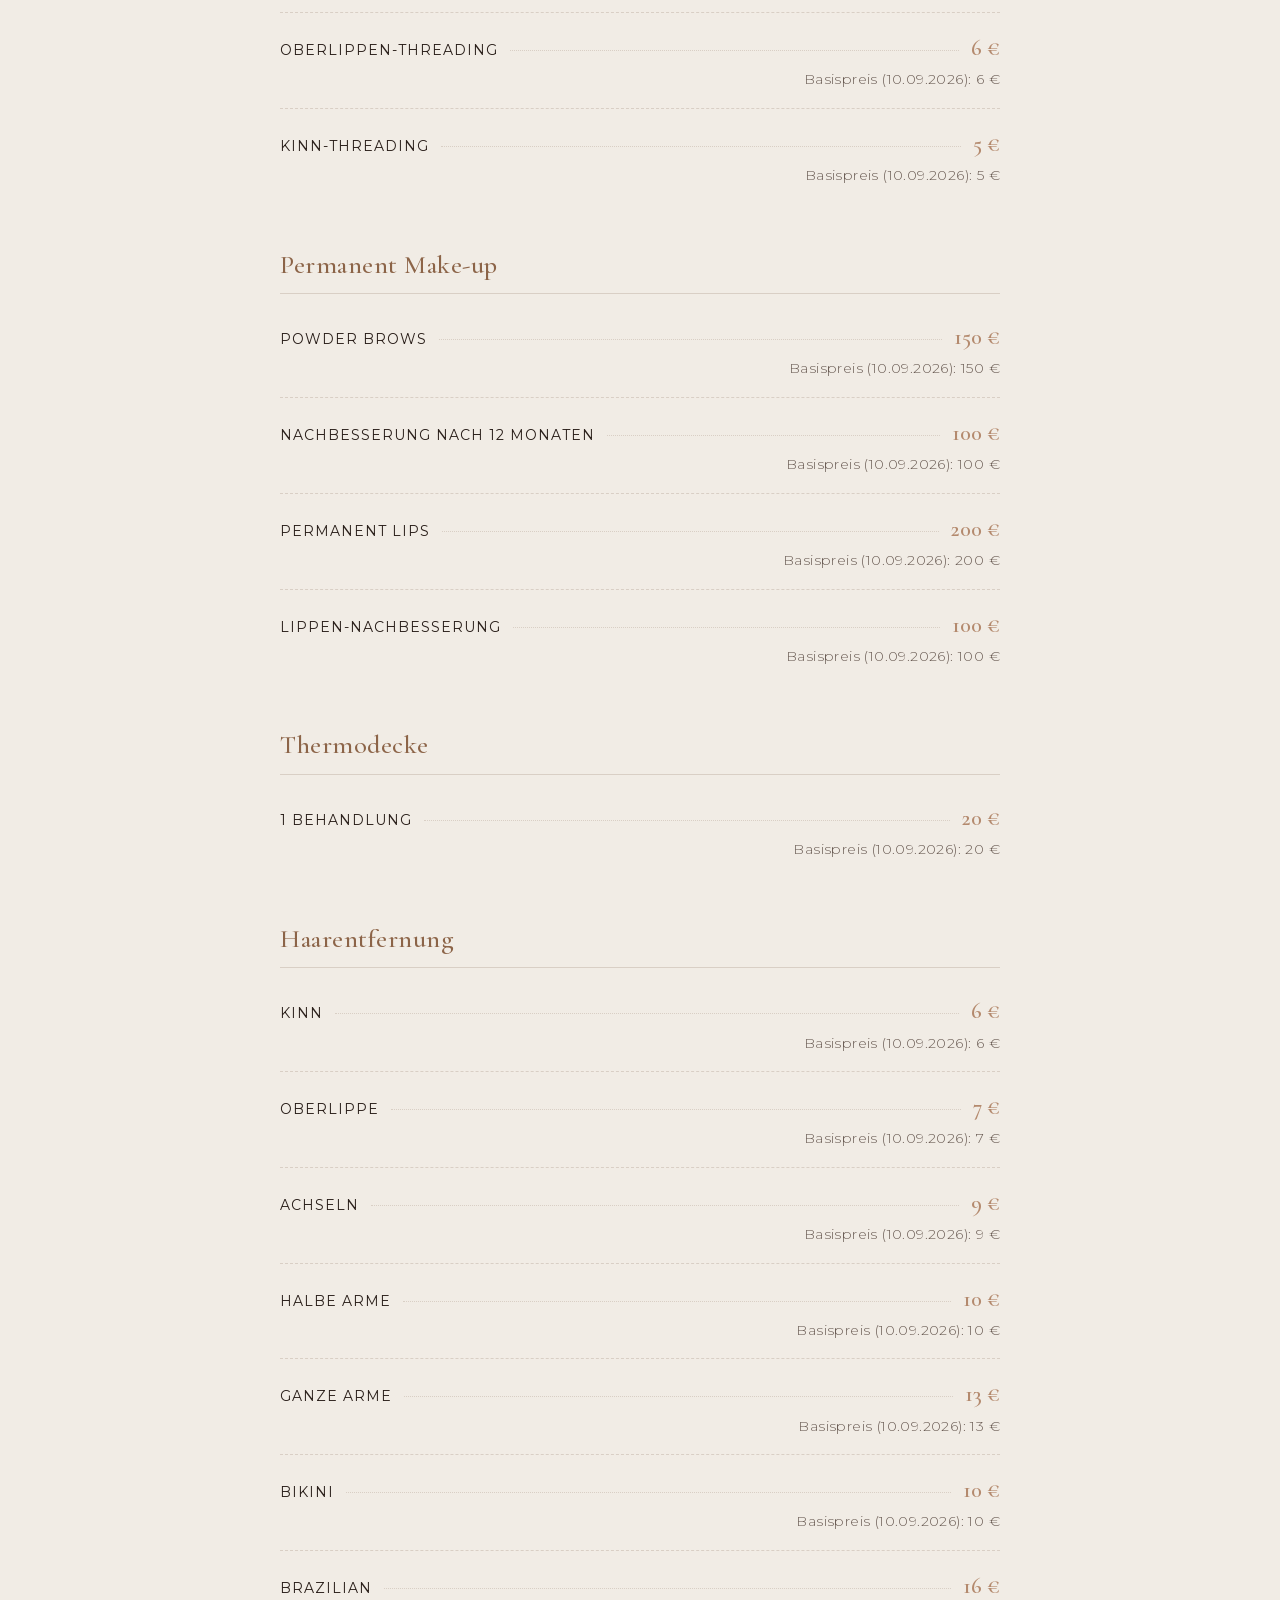
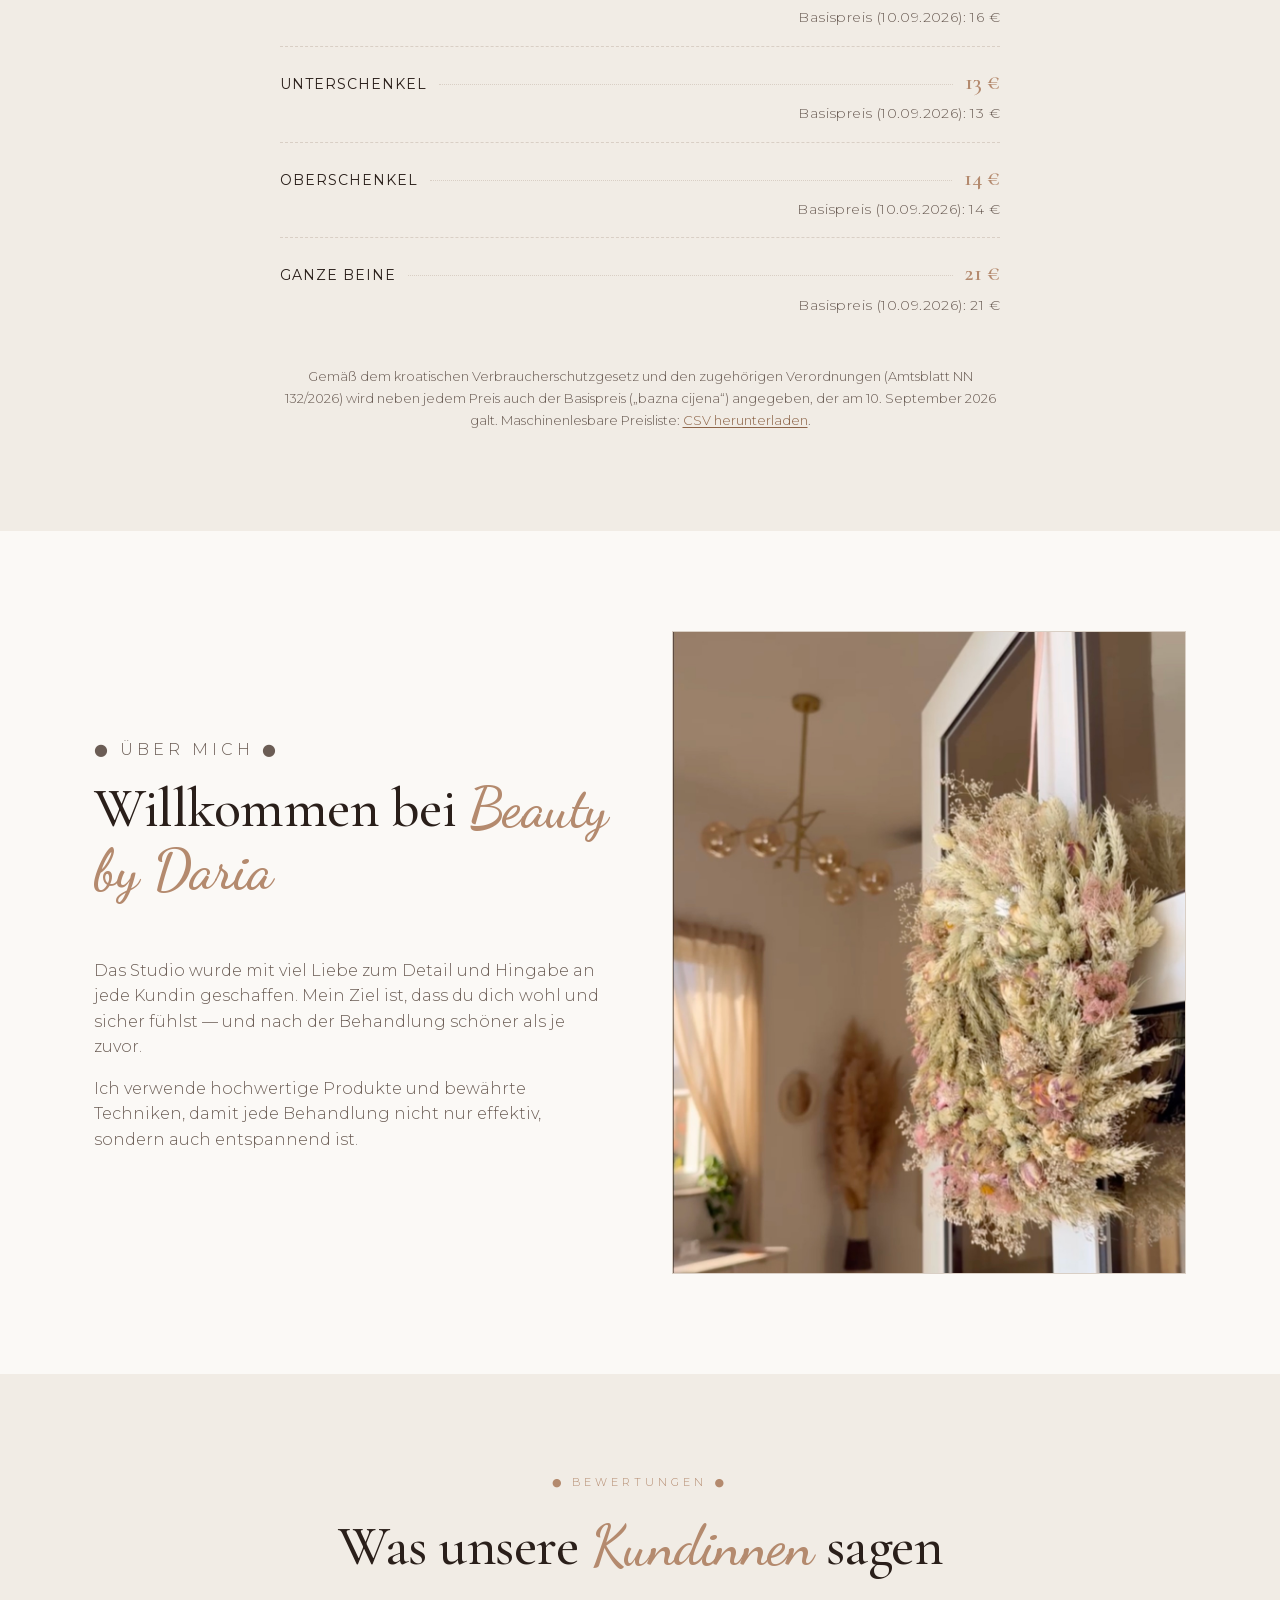
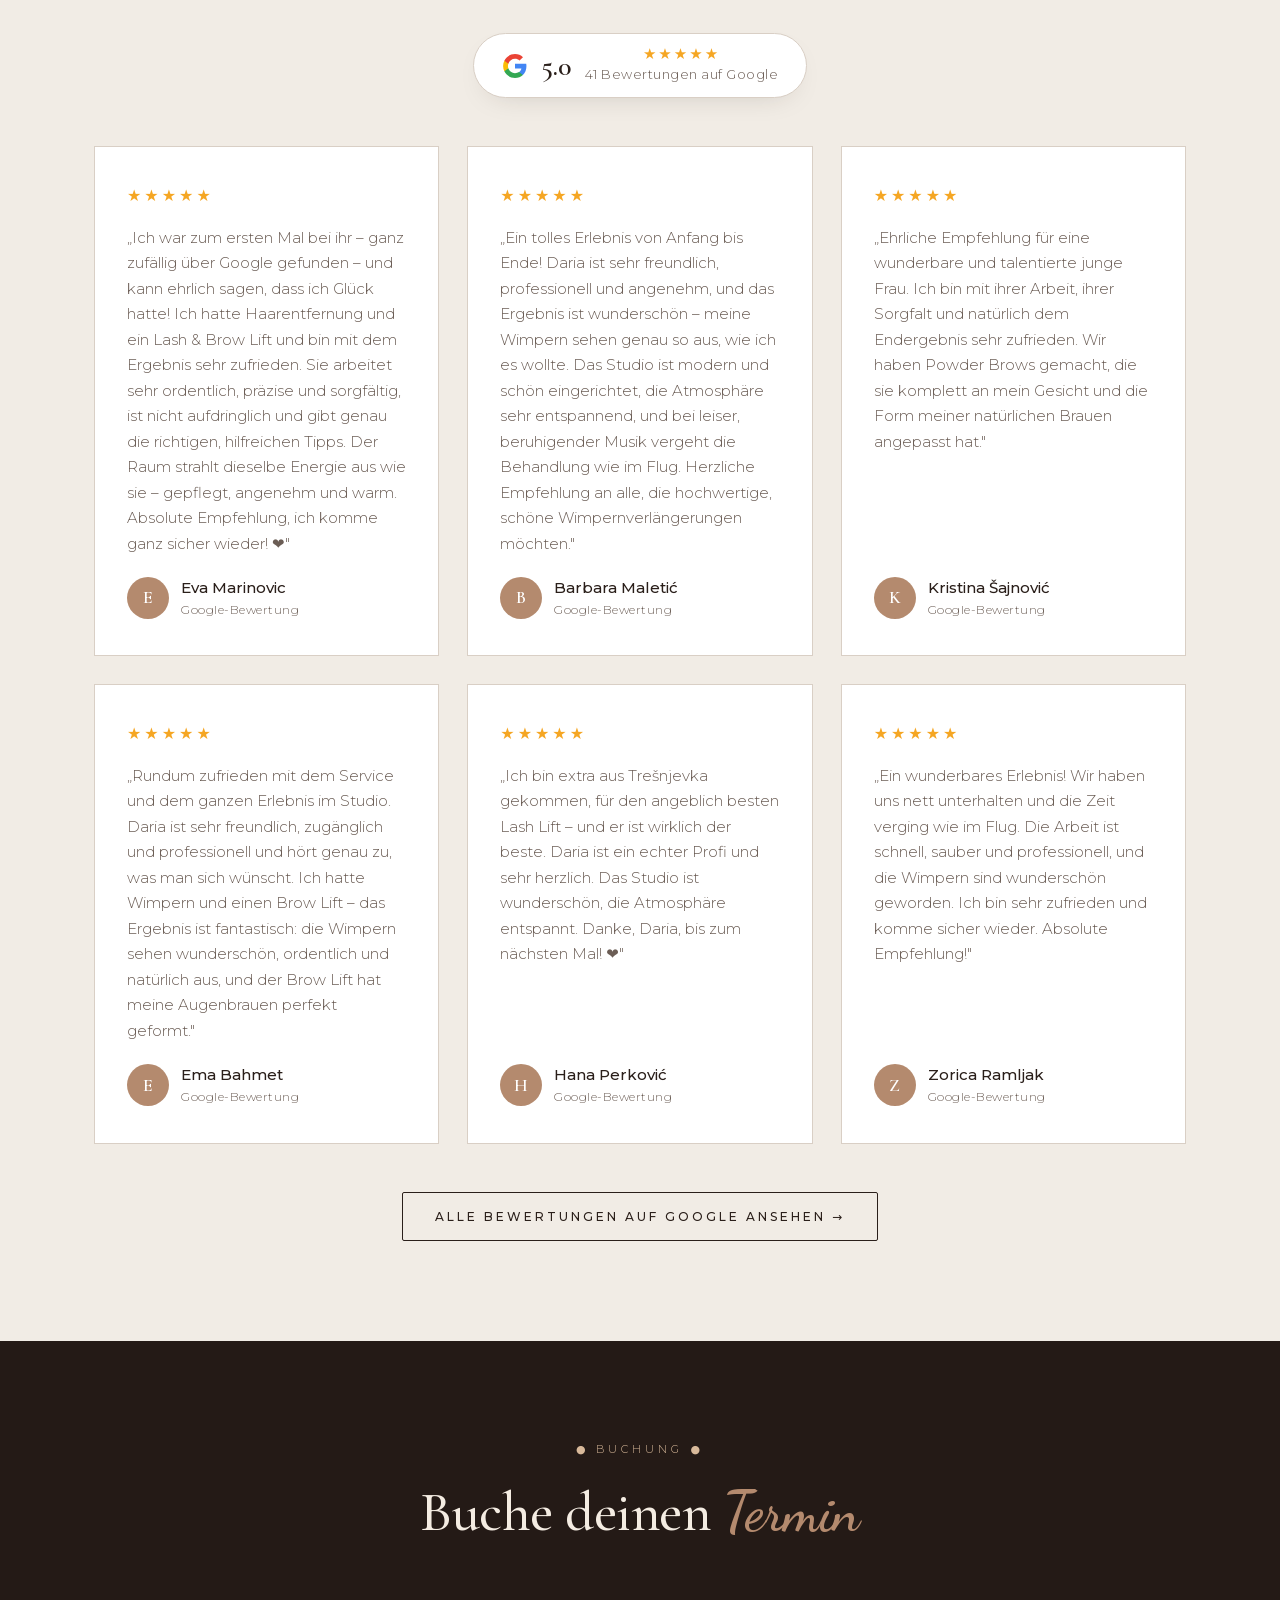
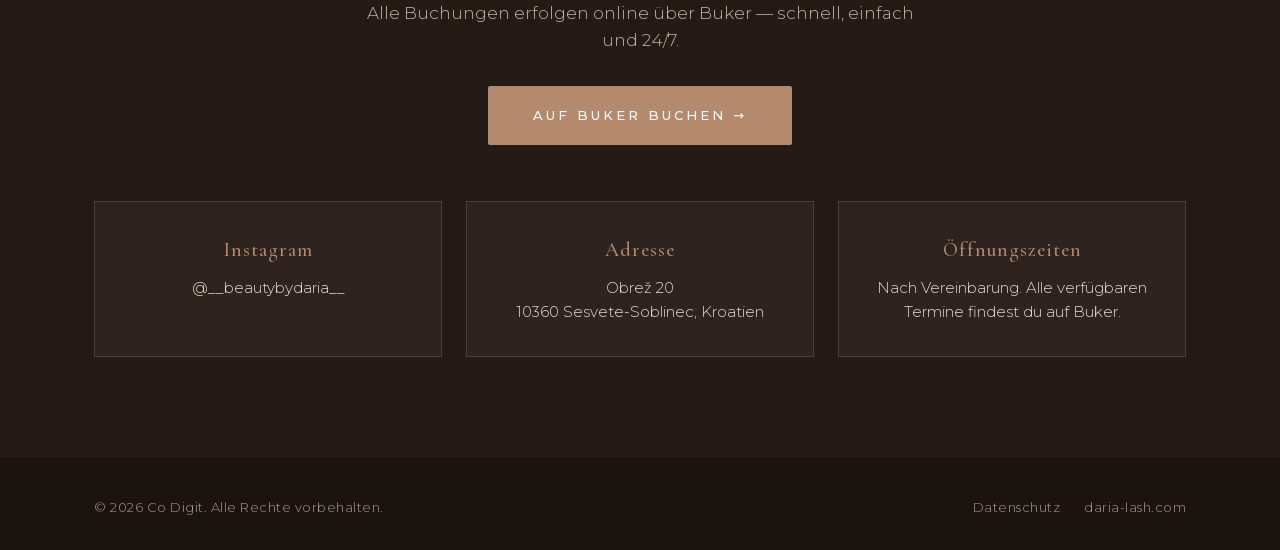
==== commit 1f6245bc: "Footer: cleaner layout (service nav row + divider + meta row), add Obrve link" ====
--- a/de/index.html
+++ b/de/index.html
@@ -38,7 +38,7 @@
 <link rel="preload" as="image" href="../images/logo.png" fetchpriority="high">
 <link rel="preload" as="font" type="font/woff2" href="../fonts/cormorant-garamond-500-latin.woff2" crossorigin>
 <link rel="preload" as="font" type="font/woff2" href="../fonts/dancing-script-600-latin.woff2" crossorigin>
-<link rel="stylesheet" href="../style.css?v=20261118">
+<link rel="stylesheet" href="../style.css?v=20261121">
 
 <!-- Google Consent Mode v2 — default denied, updated by cookie banner -->
 <script>
@@ -325,11 +325,10 @@
 
 <footer class="footer">
   <div class="container footer-inner">
-    <p>© <span id="year"></span> <a href="https://codigit.hr" target="_blank" rel="noopener">Co Digit</a>. Alle Rechte vorbehalten.</p>
-    <p>
-      <a href="/de/datenschutz.html">Datenschutz</a> ·
-      <a href="https://daria-lash.com/de/">daria-lash.com</a>
-    </p>
+    <div class="footer-meta">
+      <p>© <span id="year"></span> <a href="https://codigit.hr" target="_blank" rel="noopener">Co Digit</a>. Alle Rechte vorbehalten.</p>
+      <p class="footer-legal"><a href="/de/datenschutz.html">Datenschutz</a><a href="https://daria-lash.com/de/">daria-lash.com</a></p>
+    </div>
   </div>
 </footer>
 
--- a/style.css
+++ b/style.css
@@ -134,8 +134,13 @@
 .reviews-cta{text-align:center}
 
 /* FOOTER */
-.footer{background:#1a1310;color:#a8998c;padding:32px 0;font-size:13px;letter-spacing:1px}
-.footer-inner{display:flex;justify-content:space-between;flex-wrap:wrap;gap:12px}
+.footer{background:#1a1310;color:#a8998c;padding:40px 0 32px;font-size:13px;letter-spacing:.5px}
+.footer-inner{display:flex;flex-direction:column;gap:24px}
+.footer-nav{display:flex;flex-wrap:wrap;gap:10px 32px;padding-bottom:24px;border-bottom:1px solid rgba(244,236,226,.08)}
+.footer-nav a{color:#d9cbbd;font-size:12px;letter-spacing:2px;text-transform:uppercase}
+.footer-meta{display:flex;justify-content:space-between;align-items:center;flex-wrap:wrap;gap:12px 24px}
+.footer-meta p{margin:0}
+.footer-legal{display:flex;gap:24px}
 .footer a:hover{color:var(--accent)}
 
 @media(max-width:768px){
@@ -147,7 +152,9 @@
   .nav-cta{padding:10px 16px;font-size:10px;letter-spacing:2px;flex-shrink:0}
   .hero{padding:80px 0 100px}
   .section{padding:72px 0}
-  .footer-inner{flex-direction:column;align-items:center;text-align:center;gap:8px}
+  .footer-nav{justify-content:center;gap:12px 22px}
+  .footer-meta{flex-direction:column-reverse;text-align:center;gap:10px}
+  .footer-legal{justify-content:center}
 }
 
 /* BACK TO TOP */
@@ -170,4 +177,5 @@
 .other-services{color:#c8b8a8;font-size:14px;line-height:2}
 .other-services a{color:#f4ece2;text-decoration:underline;text-underline-offset:3px;margin:0 8px}
 .service-link{display:inline-block;margin-top:16px;font-size:12px;letter-spacing:2px;text-transform:uppercase;color:var(--accent-dark)}
-.footer-services a{margin:0 6px}
+.local-links{text-align:center;margin-top:36px;font-size:14px;line-height:2;color:var(--muted)}
+.local-links a{color:var(--accent-dark);text-decoration:underline;text-underline-offset:3px;margin:0 4px}
